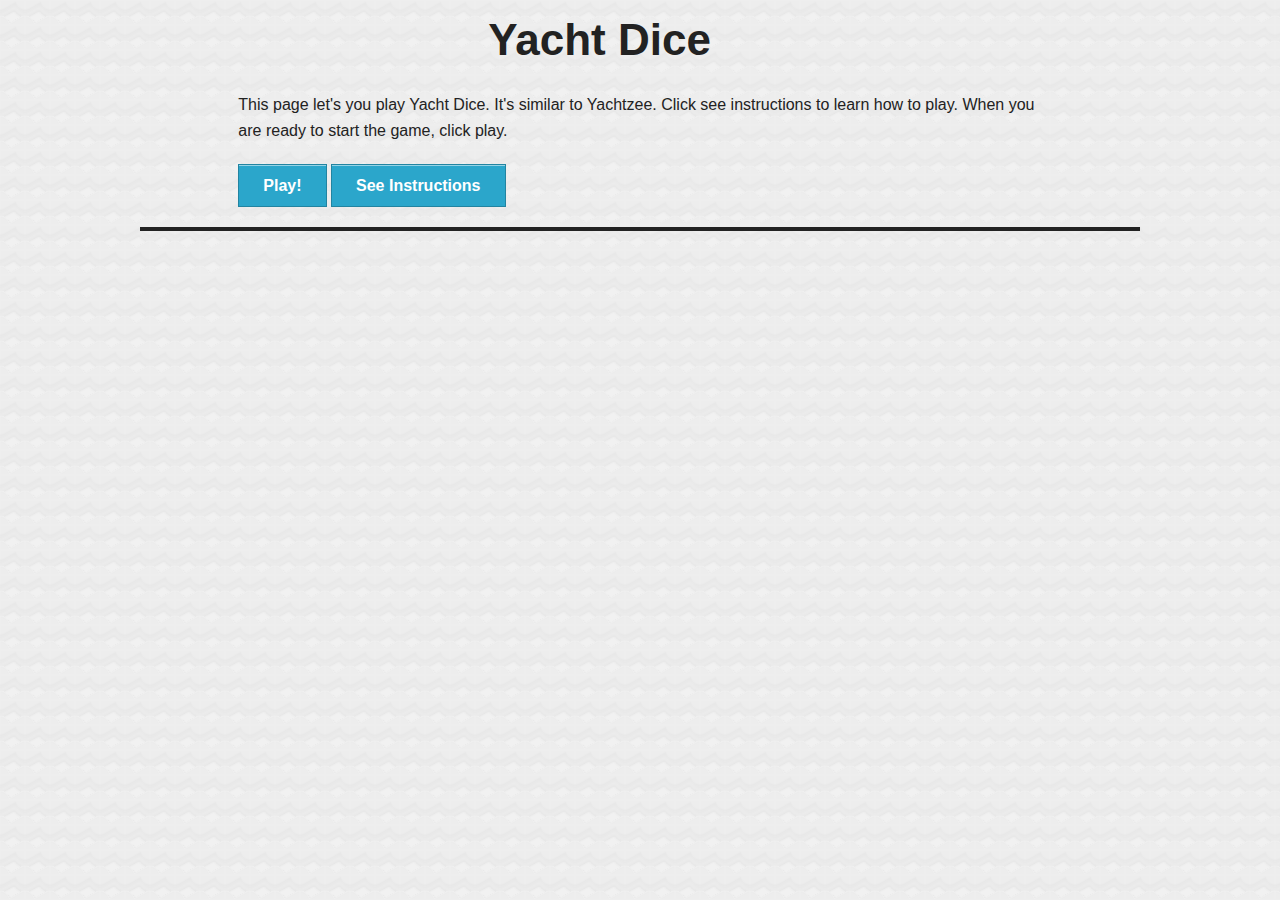
==== index.html @ abcfb53e "starts tracking project on Git" ====
<!DOCTYPE HTML>

<html>
	<head>
		<title>Yacht Dice</title>
		<script src="js/jquery-1.10.2.js"></script>
		<script src="js/custom.modernizr.js"></script>
		<script src="js/foundation.min.js"></script>
		<script src="js/scripts.js"></script>
		<link href="css/foundation.css" rel="stylesheet" type="text/css" media="all">
    <link href="css/styles.css" rel="stylesheet" type="text/css" media="all">
	</head>
  <body>
  	<div class='row'>
  		<div class="large-4 small-4 small-centered columns">
  			<h1>Yacht Dice</h1>
  		</div>
  	</div>
  	<div id="lead-paragraph" class='row'>
  		<div class='large-10 small-10 small-offset-1 columns'>
  			<p>This page let's you play Yacht Dice. It's similar to Yachtzee. Click see instructions to learn how to play. When you are ready to start the game, click play.</p>
  		</div>
  	</div>
  	<div class='row'>
  		<div class='small-offset-1 columns'>
	  		<button id='play'>Play!</button>
	  		<button id='see-instructions'>See Instructions</button>
	  	</div>
  	</div>
  	<div id='scoreboard-border' class='row'></div>
  	<div class='row'>
  	  <div id="left-side-of-page" class="hiding large-6 small-6 columns">
        <div class="active-player">
  	  	  <h4 class="player-information">
  	  	    Player <span id="current-player-number"></span>&nbsp&nbsp&nbsp&nbsp Round: <span id="current-turn">1</span>
  	  	  </h4>
  	  	  <div class="board">
            <p id="reroll-instructions" class="hiding">Select dice to re-roll. You can reroll the dice <span id="rerolls-remaining"></span> more time<span id="reroll-plural">s</span>.</p>
  	  	    <div class="dice">
  	  	      <span id="die0" class="die void"></span>
  	  	      <span id="die1" class="die void"></span>
  	  	      <span id="die2" class="die void"></span>
  	  	      <span id="die3" class="die void"></span>
  	  	      <span id="die4" class="die void"></span>
  	  	    </div>
  	  	    <button id="roll-dice">Roll</button>
            <button id="reroll-dice" class="hiding">Re-roll</button>
  	  	    <button id="end-turn">End Turn</button>
  	  	  </div>
          <div id="display-played-combinations">
            <h4 class="subheader">Played Combinations:</h4>
            <div id="five-of-kind" class="played-combinations">
              <h6 class="subheader">Five of a kind</h6>
            </div>
            <div id="four-of-kind" class="played-combinations">
              <h6 class="subheader">Four of a kind</h6>
            </div>
            <div id="three-of-kind" class="played-combinations">
              <h6 class="subheader">Three of a kind</h6>
            </div>
            <div id="full-house" class="played-combinations">
              <h6 class="subheader">Full House</h6>
            </div>
            <div id="straight" class="played-combinations">
            <h6 class="subheader">Straight</h6>
            </div>
            <div id="small-straight" class="played-combinations">
              <h6 class="subheader">Small Straight</h6>
            </div>
          </div>
  	  	</div>
      </div>
	  	<div id="instructions" class='large-6 small-6 columns hiding'>
  			<div class='row'>
  				<h4 class='large-8 small-8 columns'>Yacht Dice Instructions</h4>
  				<h4 class='subheader'><a id='hide-instructions' class='large-4 small-4 columns'>Hide</a></h4>
  			</div>
	  		<p>Yacht is another dice game, similar to the popular game Yahtzee. Each player rolls five dice at a time and hopes for one of the following combinations:</p>
	  		<ul>
	  			<li>four of a kind, worth the sum of the four dice;</li>
	  			<li>full house (three of a kind and a pair), worth 25;</li>
	  			<li>straight (five sequential dice), worth 40; or</li>
	  			<li>yacht (five of a kind), worth 50.</li>
          <li>three of a kind, worth the sum of the three dice;</li>
          <li>small straight (four sequential dice), worth 30 points.</li>
	  		</ul>
	  		<p>Any other combination is worth zero.</p>
	  		<p>The game lasts for thirteen turns.</p>
	  	</div>
	  </div>
  	<script>
  		$(document).foundation();
  	</script>
	</body>
</html>
---- css/styles.css ----
body {
  background-image: url(../img/candyhole.png);
}

#scoreboard-border {
  border-width: 2px;
  border-style: solid;
}

#scoreboard p {
  margin-bottom: 0.25em;
}

.hiding {
  display: none;
}

.selected {
  border: 3px solid green;
  border-radius: 24px;
}

.die {
  width: 78px;
  height: 79px;
  display: inline-block;
  background-image: url('../img/dice-white.svg');
}

.void {
  background-position: -516px, -733px;
}

.one {
  background-position: -42px -734px;
}

.two {
  background-position: -121px -734px;
}

.three {
  background-position: -201px -734px;
}

.four {
  background-position: -279px -734px;
}

.five {
  background-position: -358px -734px;
}

.six {
  background-position: -437px -734px;
}

.not-turn {
  color: green;
}

.is-turn {
  color: red;
}

.active-player {
  margin-top: 15px;
}

#instructions {
  margin-top: 15px
}

.this-player {
  font-size: 20px;
  margin-bottom: 0.2em;
}
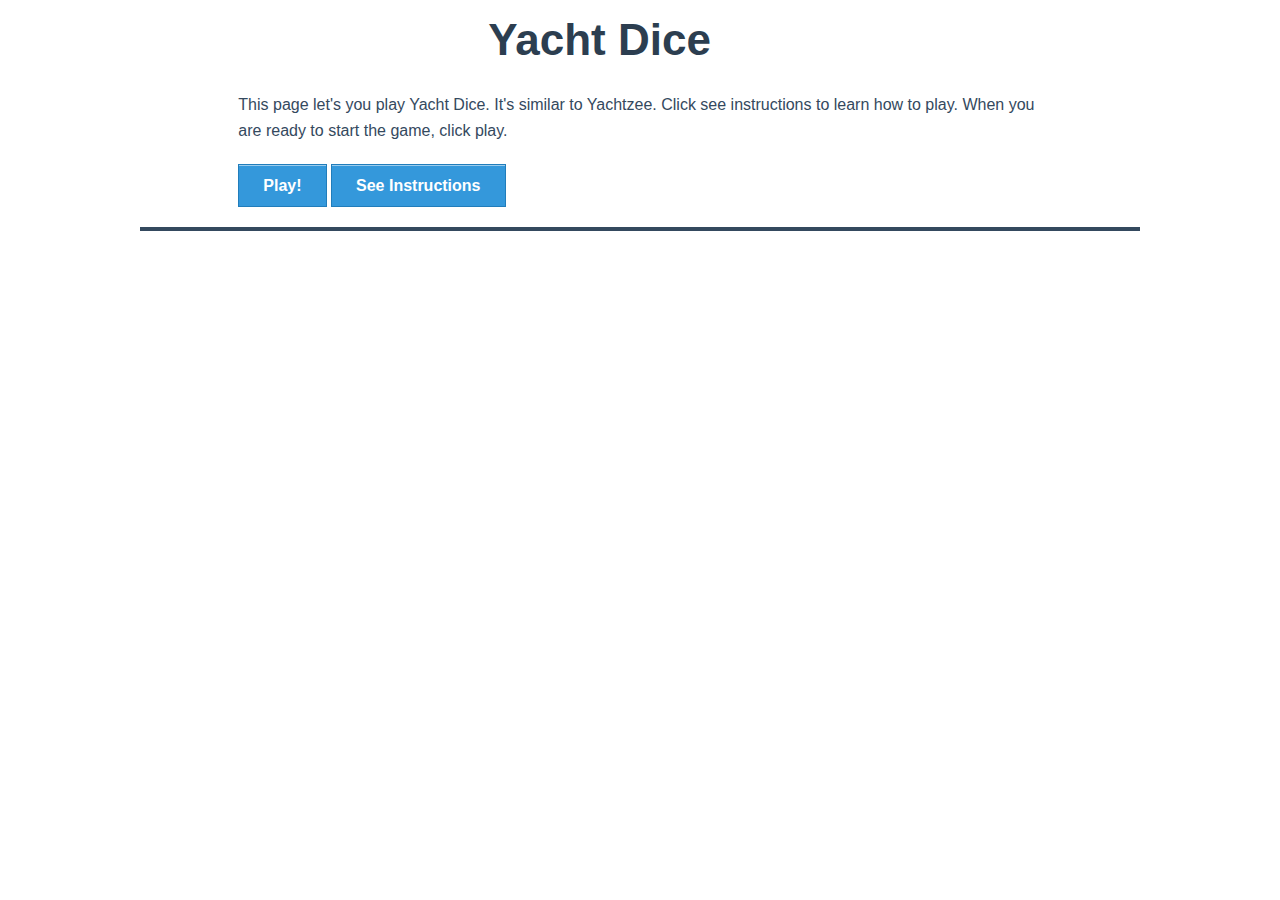
==== commit 30c64260: "adds flat ui css" ====
--- a/index.html
+++ b/index.html
@@ -6,8 +6,13 @@
 		<script src="js/jquery-1.10.2.js"></script>
 		<script src="js/custom.modernizr.js"></script>
 		<script src="js/foundation.min.js"></script>
+    <script src="js/player.js"></script>
+    <script src="js/game.js"></script>
+    <script src="js/turn.js"></script>
+    <script src="js/die.js"></script>
+    <script src="js/combination.js"></script>
 		<script src="js/scripts.js"></script>
-		<link href="css/foundation.css" rel="stylesheet" type="text/css" media="all">
+		<link href="css/app.css" rel="stylesheet" type="text/css" media="all">
     <link href="css/styles.css" rel="stylesheet" type="text/css" media="all">
 	</head>
   <body>
@@ -32,7 +37,7 @@
   	  <div id="left-side-of-page" class="hiding large-6 small-6 columns">
         <div class="active-player">
   	  	  <h4 class="player-information">
-  	  	    Player <span id="current-player-number"></span>&nbsp&nbsp&nbsp&nbsp Round: <span id="current-turn">1</span>
+  	  	    Player <span id="current-player-number"></span>&nbsp&nbsp&nbsp&nbsp Round <span id="current-turn">1</span>
   	  	  </h4>
   	  	  <div class="board">
             <p id="reroll-instructions" class="hiding">Select dice to re-roll. You can reroll the dice <span id="rerolls-remaining"></span> more time<span id="reroll-plural">s</span>.</p>
@@ -47,28 +52,11 @@
             <button id="reroll-dice" class="hiding">Re-roll</button>
   	  	    <button id="end-turn">End Turn</button>
   	  	  </div>
-          <div id="display-played-combinations">
-            <h4 class="subheader">Played Combinations:</h4>
-            <div id="five-of-kind" class="played-combinations">
-              <h6 class="subheader">Five of a kind</h6>
-            </div>
-            <div id="four-of-kind" class="played-combinations">
-              <h6 class="subheader">Four of a kind</h6>
-            </div>
-            <div id="three-of-kind" class="played-combinations">
-              <h6 class="subheader">Three of a kind</h6>
-            </div>
-            <div id="full-house" class="played-combinations">
-              <h6 class="subheader">Full House</h6>
-            </div>
-            <div id="straight" class="played-combinations">
-            <h6 class="subheader">Straight</h6>
-            </div>
-            <div id="small-straight" class="played-combinations">
-              <h6 class="subheader">Small Straight</h6>
-            </div>
-          </div>
   	  	</div>
+        <div id="display-played-combinations">
+          <h4>Played Combinations</h4>
+          <p>These cannot be played again this game</p>
+        </div>
       </div>
 	  	<div id="instructions" class='large-6 small-6 columns hiding'>
   			<div class='row'>
--- a/css/app.css
+++ b/css/app.css
@@ -0,0 +1,16825 @@
+*,
+*:before,
+*:after {
+  -moz-box-sizing: border-box;
+  -webkit-box-sizing: border-box;
+  box-sizing: border-box;
+}
+
+html,
+body {
+  font-size: 100%;
+}
+
+body {
+  background: white;
+  color: #222222;
+  padding: 0;
+  margin: 0;
+  font-family: "Helvetica Neue", "Helvetica", Helvetica, Arial, sans-serif;
+  font-weight: normal;
+  font-style: normal;
+  line-height: 1;
+  position: relative;
+  cursor: default;
+}
+
+a:hover {
+  cursor: pointer;
+}
+
+a:focus {
+  outline: none;
+}
+
+img,
+object,
+embed {
+  max-width: 100%;
+  height: auto;
+}
+
+object,
+embed {
+  height: 100%;
+}
+
+img {
+  -ms-interpolation-mode: bicubic;
+}
+
+#map_canvas img,
+#map_canvas embed,
+#map_canvas object,
+.map_canvas img,
+.map_canvas embed,
+.map_canvas object {
+  max-width: none !important;
+}
+
+.left {
+  float: left !important;
+}
+
+.right {
+  float: right !important;
+}
+
+.text-left {
+  text-align: left !important;
+}
+
+.text-right {
+  text-align: right !important;
+}
+
+.text-center {
+  text-align: center !important;
+}
+
+.text-justify {
+  text-align: justify !important;
+}
+
+.hide {
+  display: none;
+}
+
+.antialiased {
+  -webkit-font-smoothing: antialiased;
+}
+
+img {
+  display: inline-block;
+  vertical-align: middle;
+}
+
+textarea {
+  height: auto;
+  min-height: 50px;
+}
+
+select {
+  width: 100%;
+}
+
+/* Grid HTML Classes */
+.row {
+  width: 100%;
+  margin-left: auto;
+  margin-right: auto;
+  margin-top: 0;
+  margin-bottom: 0;
+  max-width: 62.5em;
+  *zoom: 1;
+}
+.row:before, .row:after {
+  content: " ";
+  display: table;
+}
+.row:after {
+  clear: both;
+}
+.row.collapse .column,
+.row.collapse .columns {
+  position: relative;
+  padding-left: 0;
+  padding-right: 0;
+  float: left;
+}
+.row .row {
+  width: auto;
+  margin-left: -0.9375em;
+  margin-right: -0.9375em;
+  margin-top: 0;
+  margin-bottom: 0;
+  max-width: none;
+  *zoom: 1;
+}
+.row .row:before, .row .row:after {
+  content: " ";
+  display: table;
+}
+.row .row:after {
+  clear: both;
+}
+.row .row.collapse {
+  width: auto;
+  margin: 0;
+  max-width: none;
+  *zoom: 1;
+}
+.row .row.collapse:before, .row .row.collapse:after {
+  content: " ";
+  display: table;
+}
+.row .row.collapse:after {
+  clear: both;
+}
+
+.column,
+.columns {
+  position: relative;
+  padding-left: 0.9375em;
+  padding-right: 0.9375em;
+  width: 100%;
+  float: left;
+}
+
+@media only screen {
+  .column,
+  .columns {
+    position: relative;
+    padding-left: 0.9375em;
+    padding-right: 0.9375em;
+    float: left;
+  }
+
+  .small-1 {
+    position: relative;
+    width: 8.33333%;
+  }
+
+  .small-2 {
+    position: relative;
+    width: 16.66667%;
+  }
+
+  .small-3 {
+    position: relative;
+    width: 25%;
+  }
+
+  .small-4 {
+    position: relative;
+    width: 33.33333%;
+  }
+
+  .small-5 {
+    position: relative;
+    width: 41.66667%;
+  }
+
+  .small-6 {
+    position: relative;
+    width: 50%;
+  }
+
+  .small-7 {
+    position: relative;
+    width: 58.33333%;
+  }
+
+  .small-8 {
+    position: relative;
+    width: 66.66667%;
+  }
+
+  .small-9 {
+    position: relative;
+    width: 75%;
+  }
+
+  .small-10 {
+    position: relative;
+    width: 83.33333%;
+  }
+
+  .small-11 {
+    position: relative;
+    width: 91.66667%;
+  }
+
+  .small-12 {
+    position: relative;
+    width: 100%;
+  }
+
+  .small-offset-0 {
+    position: relative;
+    margin-left: 0%;
+  }
+
+  .small-offset-1 {
+    position: relative;
+    margin-left: 8.33333%;
+  }
+
+  .small-offset-2 {
+    position: relative;
+    margin-left: 16.66667%;
+  }
+
+  .small-offset-3 {
+    position: relative;
+    margin-left: 25%;
+  }
+
+  .small-offset-4 {
+    position: relative;
+    margin-left: 33.33333%;
+  }
+
+  .small-offset-5 {
+    position: relative;
+    margin-left: 41.66667%;
+  }
+
+  .small-offset-6 {
+    position: relative;
+    margin-left: 50%;
+  }
+
+  .small-offset-7 {
+    position: relative;
+    margin-left: 58.33333%;
+  }
+
+  .small-offset-8 {
+    position: relative;
+    margin-left: 66.66667%;
+  }
+
+  .small-offset-9 {
+    position: relative;
+    margin-left: 75%;
+  }
+
+  .small-offset-10 {
+    position: relative;
+    margin-left: 83.33333%;
+  }
+
+  [class*="column"] + [class*="column"]:last-child {
+    float: right;
+  }
+
+  [class*="column"] + [class*="column"].end {
+    float: left;
+  }
+
+  .column.small-centered,
+  .columns.small-centered {
+    position: relative;
+    margin-left: auto;
+    margin-right: auto;
+    float: none !important;
+  }
+}
+/* Styles for screens that are atleast 768px; */
+@media only screen and (min-width: 768px) {
+  .large-1 {
+    position: relative;
+    width: 8.33333%;
+  }
+
+  .large-2 {
+    position: relative;
+    width: 16.66667%;
+  }
+
+  .large-3 {
+    position: relative;
+    width: 25%;
+  }
+
+  .large-4 {
+    position: relative;
+    width: 33.33333%;
+  }
+
+  .large-5 {
+    position: relative;
+    width: 41.66667%;
+  }
+
+  .large-6 {
+    position: relative;
+    width: 50%;
+  }
+
+  .large-7 {
+    position: relative;
+    width: 58.33333%;
+  }
+
+  .large-8 {
+    position: relative;
+    width: 66.66667%;
+  }
+
+  .large-9 {
+    position: relative;
+    width: 75%;
+  }
+
+  .large-10 {
+    position: relative;
+    width: 83.33333%;
+  }
+
+  .large-11 {
+    position: relative;
+    width: 91.66667%;
+  }
+
+  .large-12 {
+    position: relative;
+    width: 100%;
+  }
+
+  .row .large-offset-0 {
+    position: relative;
+    margin-left: 0%;
+  }
+
+  .row .large-offset-1 {
+    position: relative;
+    margin-left: 8.33333%;
+  }
+
+  .row .large-offset-2 {
+    position: relative;
+    margin-left: 16.66667%;
+  }
+
+  .row .large-offset-3 {
+    position: relative;
+    margin-left: 25%;
+  }
+
+  .row .large-offset-4 {
+    position: relative;
+    margin-left: 33.33333%;
+  }
+
+  .row .large-offset-5 {
+    position: relative;
+    margin-left: 41.66667%;
+  }
+
+  .row .large-offset-6 {
+    position: relative;
+    margin-left: 50%;
+  }
+
+  .row .large-offset-7 {
+    position: relative;
+    margin-left: 58.33333%;
+  }
+
+  .row .large-offset-8 {
+    position: relative;
+    margin-left: 66.66667%;
+  }
+
+  .row .large-offset-9 {
+    position: relative;
+    margin-left: 75%;
+  }
+
+  .row .large-offset-10 {
+    position: relative;
+    margin-left: 83.33333%;
+  }
+
+  .row .large-offset-11 {
+    position: relative;
+    margin-left: 91.66667%;
+  }
+
+  .push-1 {
+    position: relative;
+    left: 8.33333%;
+    right: auto;
+  }
+
+  .pull-1 {
+    position: relative;
+    right: 8.33333%;
+    left: auto;
+  }
+
+  .push-2 {
+    position: relative;
+    left: 16.66667%;
+    right: auto;
+  }
+
+  .pull-2 {
+    position: relative;
+    right: 16.66667%;
+    left: auto;
+  }
+
+  .push-3 {
+    position: relative;
+    left: 25%;
+    right: auto;
+  }
+
+  .pull-3 {
+    position: relative;
+    right: 25%;
+    left: auto;
+  }
+
+  .push-4 {
+    position: relative;
+    left: 33.33333%;
+    right: auto;
+  }
+
+  .pull-4 {
+    position: relative;
+    right: 33.33333%;
+    left: auto;
+  }
+
+  .push-5 {
+    position: relative;
+    left: 41.66667%;
+    right: auto;
+  }
+
+  .pull-5 {
+    position: relative;
+    right: 41.66667%;
+    left: auto;
+  }
+
+  .push-6 {
+    position: relative;
+    left: 50%;
+    right: auto;
+  }
+
+  .pull-6 {
+    position: relative;
+    right: 50%;
+    left: auto;
+  }
+
+  .push-7 {
+    position: relative;
+    left: 58.33333%;
+    right: auto;
+  }
+
+  .pull-7 {
+    position: relative;
+    right: 58.33333%;
+    left: auto;
+  }
+
+  .push-8 {
+    position: relative;
+    left: 66.66667%;
+    right: auto;
+  }
+
+  .pull-8 {
+    position: relative;
+    right: 66.66667%;
+    left: auto;
+  }
+
+  .push-9 {
+    position: relative;
+    left: 75%;
+    right: auto;
+  }
+
+  .pull-9 {
+    position: relative;
+    right: 75%;
+    left: auto;
+  }
+
+  .push-10 {
+    position: relative;
+    left: 83.33333%;
+    right: auto;
+  }
+
+  .pull-10 {
+    position: relative;
+    right: 83.33333%;
+    left: auto;
+  }
+
+  .push-11 {
+    position: relative;
+    left: 91.66667%;
+    right: auto;
+  }
+
+  .pull-11 {
+    position: relative;
+    right: 91.66667%;
+    left: auto;
+  }
+
+  .column.large-centered,
+  .columns.large-centered {
+    position: relative;
+    margin-left: auto;
+    margin-right: auto;
+    float: none !important;
+  }
+
+  .column.large-uncentered,
+  .columns.large-uncentered {
+    margin-left: 0;
+    margin-right: 0;
+    float: left !important;
+  }
+
+  .column.large-uncentered.opposite,
+  .columns.large-uncentered.opposite {
+    float: right !important;
+  }
+}
+/* Foundation Visibility HTML Classes */
+.show-for-small,
+.show-for-medium-down,
+.show-for-large-down {
+  display: inherit !important;
+}
+
+.show-for-medium,
+.show-for-medium-up,
+.show-for-large,
+.show-for-large-up,
+.show-for-xlarge {
+  display: none !important;
+}
+
+.hide-for-medium,
+.hide-for-medium-up,
+.hide-for-large,
+.hide-for-large-up,
+.hide-for-xlarge {
+  display: inherit !important;
+}
+
+.hide-for-small,
+.hide-for-medium-down,
+.hide-for-large-down {
+  display: none !important;
+}
+
+/* Specific visilbity for tables */
+table.show-for-small, table.show-for-medium-down, table.show-for-large-down, table.hide-for-medium, table.hide-for-medium-up, table.hide-for-large, table.hide-for-large-up, table.hide-for-xlarge {
+  display: table;
+}
+
+thead.show-for-small, thead.show-for-medium-down, thead.show-for-large-down, thead.hide-for-medium, thead.hide-for-medium-up, thead.hide-for-large, thead.hide-for-large-up, thead.hide-for-xlarge {
+  display: table-header-group !important;
+}
+
+tbody.show-for-small, tbody.show-for-medium-down, tbody.show-for-large-down, tbody.hide-for-medium, tbody.hide-for-medium-up, tbody.hide-for-large, tbody.hide-for-large-up, tbody.hide-for-xlarge {
+  display: table-row-group !important;
+}
+
+tr.show-for-small, tr.show-for-medium-down, tr.show-for-large-down, tr.hide-for-medium, tr.hide-for-medium-up, tr.hide-for-large, tr.hide-for-large-up, tr.hide-for-xlarge {
+  display: table-row !important;
+}
+
+td.show-for-small, td.show-for-medium-down, td.show-for-large-down, td.hide-for-medium, td.hide-for-medium-up, td.hide-for-large, td.hide-for-large-up, td.hide-for-xlarge,
+th.show-for-small,
+th.show-for-medium-down,
+th.show-for-large-down,
+th.hide-for-medium,
+th.hide-for-medium-up,
+th.hide-for-large,
+th.hide-for-large-up,
+th.hide-for-xlarge {
+  display: table-cell !important;
+}
+
+/* Medium Displays: 768px - 1279px */
+@media only screen and (min-width: 768px) {
+  .show-for-medium,
+  .show-for-medium-up {
+    display: inherit !important;
+  }
+
+  .show-for-small {
+    display: none !important;
+  }
+
+  .hide-for-small {
+    display: inherit !important;
+  }
+
+  .hide-for-medium,
+  .hide-for-medium-up {
+    display: none !important;
+  }
+
+  /* Specific visilbity for tables */
+  table.show-for-medium, table.show-for-medium-up, table.hide-for-small {
+    display: table;
+  }
+
+  thead.show-for-medium, thead.show-for-medium-up, thead.hide-for-small {
+    display: table-header-group !important;
+  }
+
+  tbody.show-for-medium, tbody.show-for-medium-up, tbody.hide-for-small {
+    display: table-row-group !important;
+  }
+
+  tr.show-for-medium, tr.show-for-medium-up, tr.hide-for-small {
+    display: table-row !important;
+  }
+
+  td.show-for-medium, td.show-for-medium-up, td.hide-for-small,
+  th.show-for-medium,
+  th.show-for-medium-up,
+  th.hide-for-small {
+    display: table-cell !important;
+  }
+}
+/* Large Displays: 1280px - 1440px */
+@media only screen and (min-width: 1280px) {
+  .show-for-large,
+  .show-for-large-up {
+    display: inherit !important;
+  }
+
+  .show-for-medium,
+  .show-for-medium-down {
+    display: none !important;
+  }
+
+  .hide-for-medium,
+  .hide-for-medium-down {
+    display: inherit !important;
+  }
+
+  .hide-for-large,
+  .hide-for-large-up {
+    display: none !important;
+  }
+
+  /* Specific visilbity for tables */
+  table.show-for-large, table.show-for-large-up, table.hide-for-medium, table.hide-for-medium-down {
+    display: table;
+  }
+
+  thead.show-for-large, thead.show-for-large-up, thead.hide-for-medium, thead.hide-for-medium-down {
+    display: table-header-group !important;
+  }
+
+  tbody.show-for-large, tbody.show-for-large-up, tbody.hide-for-medium, tbody.hide-for-medium-down {
+    display: table-row-group !important;
+  }
+
+  tr.show-for-large, tr.show-for-large-up, tr.hide-for-medium, tr.hide-for-medium-down {
+    display: table-row !important;
+  }
+
+  td.show-for-large, td.show-for-large-up, td.hide-for-medium, td.hide-for-medium-down,
+  th.show-for-large,
+  th.show-for-large-up,
+  th.hide-for-medium,
+  th.hide-for-medium-down {
+    display: table-cell !important;
+  }
+}
+/* X-Large Displays: 1400px and up */
+@media only screen and (min-width: 1440px) {
+  .show-for-xlarge {
+    display: inherit !important;
+  }
+
+  .show-for-large,
+  .show-for-large-down {
+    display: none !important;
+  }
+
+  .hide-for-large,
+  .hide-for-large-down {
+    display: inherit !important;
+  }
+
+  .hide-for-xlarge {
+    display: none !important;
+  }
+
+  /* Specific visilbity for tables */
+  table.show-for-xlarge, table.hide-for-large, table.hide-for-large-down {
+    display: table;
+  }
+
+  thead.show-for-xlarge, thead.hide-for-large, thead.hide-for-large-down {
+    display: table-header-group !important;
+  }
+
+  tbody.show-for-xlarge, tbody.hide-for-large, tbody.hide-for-large-down {
+    display: table-row-group !important;
+  }
+
+  tr.show-for-xlarge, tr.hide-for-large, tr.hide-for-large-down {
+    display: table-row !important;
+  }
+
+  td.show-for-xlarge, td.hide-for-large, td.hide-for-large-down,
+  th.show-for-xlarge,
+  th.hide-for-large,
+  th.hide-for-large-down {
+    display: table-cell !important;
+  }
+}
+/* Orientation targeting */
+.show-for-landscape,
+.hide-for-portrait {
+  display: inherit !important;
+}
+
+.hide-for-landscape,
+.show-for-portrait {
+  display: none !important;
+}
+
+/* Specific visilbity for tables */
+table.hide-for-landscape, table.show-for-portrait {
+  display: table;
+}
+
+thead.hide-for-landscape, thead.show-for-portrait {
+  display: table-header-group !important;
+}
+
+tbody.hide-for-landscape, tbody.show-for-portrait {
+  display: table-row-group !important;
+}
+
+tr.hide-for-landscape, tr.show-for-portrait {
+  display: table-row !important;
+}
+
+td.hide-for-landscape, td.show-for-portrait,
+th.hide-for-landscape,
+th.show-for-portrait {
+  display: table-cell !important;
+}
+
+@media only screen and (orientation: landscape) {
+  .show-for-landscape,
+  .hide-for-portrait {
+    display: inherit !important;
+  }
+
+  .hide-for-landscape,
+  .show-for-portrait {
+    display: none !important;
+  }
+
+  /* Specific visilbity for tables */
+  table.show-for-landscape, table.hide-for-portrait {
+    display: table;
+  }
+
+  thead.show-for-landscape, thead.hide-for-portrait {
+    display: table-header-group !important;
+  }
+
+  tbody.show-for-landscape, tbody.hide-for-portrait {
+    display: table-row-group !important;
+  }
+
+  tr.show-for-landscape, tr.hide-for-portrait {
+    display: table-row !important;
+  }
+
+  td.show-for-landscape, td.hide-for-portrait,
+  th.show-for-landscape,
+  th.hide-for-portrait {
+    display: table-cell !important;
+  }
+}
+@media only screen and (orientation: portrait) {
+  .show-for-portrait,
+  .hide-for-landscape {
+    display: inherit !important;
+  }
+
+  .hide-for-portrait,
+  .show-for-landscape {
+    display: none !important;
+  }
+
+  /* Specific visilbity for tables */
+  table.show-for-portrait, table.hide-for-landscape {
+    display: table;
+  }
+
+  thead.show-for-portrait, thead.hide-for-landscape {
+    display: table-header-group !important;
+  }
+
+  tbody.show-for-portrait, tbody.hide-for-landscape {
+    display: table-row-group !important;
+  }
+
+  tr.show-for-portrait, tr.hide-for-landscape {
+    display: table-row !important;
+  }
+
+  td.show-for-portrait, td.hide-for-landscape,
+  th.show-for-portrait,
+  th.hide-for-landscape {
+    display: table-cell !important;
+  }
+}
+/* Touch-enabled device targeting */
+.show-for-touch {
+  display: none !important;
+}
+
+.hide-for-touch {
+  display: inherit !important;
+}
+
+.touch .show-for-touch {
+  display: inherit !important;
+}
+
+.touch .hide-for-touch {
+  display: none !important;
+}
+
+/* Specific visilbity for tables */
+table.hide-for-touch {
+  display: table;
+}
+
+.touch table.show-for-touch {
+  display: table;
+}
+
+thead.hide-for-touch {
+  display: table-header-group !important;
+}
+
+.touch thead.show-for-touch {
+  display: table-header-group !important;
+}
+
+tbody.hide-for-touch {
+  display: table-row-group !important;
+}
+
+.touch tbody.show-for-touch {
+  display: table-row-group !important;
+}
+
+tr.hide-for-touch {
+  display: table-row !important;
+}
+
+.touch tr.show-for-touch {
+  display: table-row !important;
+}
+
+td.hide-for-touch {
+  display: table-cell !important;
+}
+
+.touch td.show-for-touch {
+  display: table-cell !important;
+}
+
+th.hide-for-touch {
+  display: table-cell !important;
+}
+
+.touch th.show-for-touch {
+  display: table-cell !important;
+}
+
+/* Foundation Block Grids for below small breakpoint */
+@media only screen {
+  [class*="block-grid-"] {
+    display: block;
+    padding: 0;
+    margin: 0 -0.625em;
+    *zoom: 1;
+  }
+  [class*="block-grid-"]:before, [class*="block-grid-"]:after {
+    content: " ";
+    display: table;
+  }
+  [class*="block-grid-"]:after {
+    clear: both;
+  }
+  [class*="block-grid-"] > li {
+    display: inline;
+    height: auto;
+    float: left;
+    padding: 0 0.625em 1.25em;
+  }
+
+  .small-block-grid-1 > li {
+    width: 100%;
+    padding: 0 0.625em 1.25em;
+  }
+  .small-block-grid-1 > li:nth-of-type(n) {
+    clear: none;
+  }
+  .small-block-grid-1 > li:nth-of-type(1n+1) {
+    clear: both;
+  }
+
+  .small-block-grid-2 > li {
+    width: 50%;
+    padding: 0 0.625em 1.25em;
+  }
+  .small-block-grid-2 > li:nth-of-type(n) {
+    clear: none;
+  }
+  .small-block-grid-2 > li:nth-of-type(2n+1) {
+    clear: both;
+  }
+
+  .small-block-grid-3 > li {
+    width: 33.33333%;
+    padding: 0 0.625em 1.25em;
+  }
+  .small-block-grid-3 > li:nth-of-type(n) {
+    clear: none;
+  }
+  .small-block-grid-3 > li:nth-of-type(3n+1) {
+    clear: both;
+  }
+
+  .small-block-grid-4 > li {
+    width: 25%;
+    padding: 0 0.625em 1.25em;
+  }
+  .small-block-grid-4 > li:nth-of-type(n) {
+    clear: none;
+  }
+  .small-block-grid-4 > li:nth-of-type(4n+1) {
+    clear: both;
+  }
+
+  .small-block-grid-5 > li {
+    width: 20%;
+    padding: 0 0.625em 1.25em;
+  }
+  .small-block-grid-5 > li:nth-of-type(n) {
+    clear: none;
+  }
+  .small-block-grid-5 > li:nth-of-type(5n+1) {
+    clear: both;
+  }
+
+  .small-block-grid-6 > li {
+    width: 16.66667%;
+    padding: 0 0.625em 1.25em;
+  }
+  .small-block-grid-6 > li:nth-of-type(n) {
+    clear: none;
+  }
+  .small-block-grid-6 > li:nth-of-type(6n+1) {
+    clear: both;
+  }
+
+  .small-block-grid-7 > li {
+    width: 14.28571%;
+    padding: 0 0.625em 1.25em;
+  }
+  .small-block-grid-7 > li:nth-of-type(n) {
+    clear: none;
+  }
+  .small-block-grid-7 > li:nth-of-type(7n+1) {
+    clear: both;
+  }
+
+  .small-block-grid-8 > li {
+    width: 12.5%;
+    padding: 0 0.625em 1.25em;
+  }
+  .small-block-grid-8 > li:nth-of-type(n) {
+    clear: none;
+  }
+  .small-block-grid-8 > li:nth-of-type(8n+1) {
+    clear: both;
+  }
+
+  .small-block-grid-9 > li {
+    width: 11.11111%;
+    padding: 0 0.625em 1.25em;
+  }
+  .small-block-grid-9 > li:nth-of-type(n) {
+    clear: none;
+  }
+  .small-block-grid-9 > li:nth-of-type(9n+1) {
+    clear: both;
+  }
+
+  .small-block-grid-10 > li {
+    width: 10%;
+    padding: 0 0.625em 1.25em;
+  }
+  .small-block-grid-10 > li:nth-of-type(n) {
+    clear: none;
+  }
+  .small-block-grid-10 > li:nth-of-type(10n+1) {
+    clear: both;
+  }
+
+  .small-block-grid-11 > li {
+    width: 9.09091%;
+    padding: 0 0.625em 1.25em;
+  }
+  .small-block-grid-11 > li:nth-of-type(n) {
+    clear: none;
+  }
+  .small-block-grid-11 > li:nth-of-type(11n+1) {
+    clear: both;
+  }
+
+  .small-block-grid-12 > li {
+    width: 8.33333%;
+    padding: 0 0.625em 1.25em;
+  }
+  .small-block-grid-12 > li:nth-of-type(n) {
+    clear: none;
+  }
+  .small-block-grid-12 > li:nth-of-type(12n+1) {
+    clear: both;
+  }
+}
+/* Foundation Block Grids for above small breakpoint */
+@media only screen and (min-width: 768px) {
+  /* Remove small grid clearing */
+  .small-block-grid-1 > li:nth-of-type(1n+1) {
+    clear: none;
+  }
+
+  .small-block-grid-2 > li:nth-of-type(2n+1) {
+    clear: none;
+  }
+
+  .small-block-grid-3 > li:nth-of-type(3n+1) {
+    clear: none;
+  }
+
+  .small-block-grid-4 > li:nth-of-type(4n+1) {
+    clear: none;
+  }
+
+  .small-block-grid-5 > li:nth-of-type(5n+1) {
+    clear: none;
+  }
+
+  .small-block-grid-6 > li:nth-of-type(6n+1) {
+    clear: none;
+  }
+
+  .small-block-grid-7 > li:nth-of-type(7n+1) {
+    clear: none;
+  }
+
+  .small-block-grid-8 > li:nth-of-type(8n+1) {
+    clear: none;
+  }
+
+  .small-block-grid-9 > li:nth-of-type(9n+1) {
+    clear: none;
+  }
+
+  .small-block-grid-10 > li:nth-of-type(10n+1) {
+    clear: none;
+  }
+
+  .small-block-grid-11 > li:nth-of-type(11n+1) {
+    clear: none;
+  }
+
+  .small-block-grid-12 > li:nth-of-type(12n+1) {
+    clear: none;
+  }
+
+  .large-block-grid-1 > li {
+    width: 100%;
+    padding: 0 0.625em 1.25em;
+  }
+  .large-block-grid-1 > li:nth-of-type(n) {
+    clear: none;
+  }
+  .large-block-grid-1 > li:nth-of-type(1n+1) {
+    clear: both;
+  }
+
+  .large-block-grid-2 > li {
+    width: 50%;
+    padding: 0 0.625em 1.25em;
+  }
+  .large-block-grid-2 > li:nth-of-type(n) {
+    clear: none;
+  }
+  .large-block-grid-2 > li:nth-of-type(2n+1) {
+    clear: both;
+  }
+
+  .large-block-grid-3 > li {
+    width: 33.33333%;
+    padding: 0 0.625em 1.25em;
+  }
+  .large-block-grid-3 > li:nth-of-type(n) {
+    clear: none;
+  }
+  .large-block-grid-3 > li:nth-of-type(3n+1) {
+    clear: both;
+  }
+
+  .large-block-grid-4 > li {
+    width: 25%;
+    padding: 0 0.625em 1.25em;
+  }
+  .large-block-grid-4 > li:nth-of-type(n) {
+    clear: none;
+  }
+  .large-block-grid-4 > li:nth-of-type(4n+1) {
+    clear: both;
+  }
+
+  .large-block-grid-5 > li {
+    width: 20%;
+    padding: 0 0.625em 1.25em;
+  }
+  .large-block-grid-5 > li:nth-of-type(n) {
+    clear: none;
+  }
+  .large-block-grid-5 > li:nth-of-type(5n+1) {
+    clear: both;
+  }
+
+  .large-block-grid-6 > li {
+    width: 16.66667%;
+    padding: 0 0.625em 1.25em;
+  }
+  .large-block-grid-6 > li:nth-of-type(n) {
+    clear: none;
+  }
+  .large-block-grid-6 > li:nth-of-type(6n+1) {
+    clear: both;
+  }
+
+  .large-block-grid-7 > li {
+    width: 14.28571%;
+    padding: 0 0.625em 1.25em;
+  }
+  .large-block-grid-7 > li:nth-of-type(n) {
+    clear: none;
+  }
+  .large-block-grid-7 > li:nth-of-type(7n+1) {
+    clear: both;
+  }
+
+  .large-block-grid-8 > li {
+    width: 12.5%;
+    padding: 0 0.625em 1.25em;
+  }
+  .large-block-grid-8 > li:nth-of-type(n) {
+    clear: none;
+  }
+  .large-block-grid-8 > li:nth-of-type(8n+1) {
+    clear: both;
+  }
+
+  .large-block-grid-9 > li {
+    width: 11.11111%;
+    padding: 0 0.625em 1.25em;
+  }
+  .large-block-grid-9 > li:nth-of-type(n) {
+    clear: none;
+  }
+  .large-block-grid-9 > li:nth-of-type(9n+1) {
+    clear: both;
+  }
+
+  .large-block-grid-10 > li {
+    width: 10%;
+    padding: 0 0.625em 1.25em;
+  }
+  .large-block-grid-10 > li:nth-of-type(n) {
+    clear: none;
+  }
+  .large-block-grid-10 > li:nth-of-type(10n+1) {
+    clear: both;
+  }
+
+  .large-block-grid-11 > li {
+    width: 9.09091%;
+    padding: 0 0.625em 1.25em;
+  }
+  .large-block-grid-11 > li:nth-of-type(n) {
+    clear: none;
+  }
+  .large-block-grid-11 > li:nth-of-type(11n+1) {
+    clear: both;
+  }
+
+  .large-block-grid-12 > li {
+    width: 8.33333%;
+    padding: 0 0.625em 1.25em;
+  }
+  .large-block-grid-12 > li:nth-of-type(n) {
+    clear: none;
+  }
+  .large-block-grid-12 > li:nth-of-type(12n+1) {
+    clear: both;
+  }
+}
+p.lead {
+  font-size: 1.21875em;
+  line-height: 1.6;
+}
+
+.subheader {
+  line-height: 1.4;
+  color: #6f6f6f;
+  font-weight: 300;
+  margin-top: 0.2em;
+  margin-bottom: 0.5em;
+}
+
+/* Typography resets */
+div,
+dl,
+dt,
+dd,
+ul,
+ol,
+li,
+h1,
+h2,
+h3,
+h4,
+h5,
+h6,
+pre,
+form,
+p,
+blockquote,
+th,
+td {
+  margin: 0;
+  padding: 0;
+  direction: ltr;
+}
+
+/* Default Link Styles */
+a {
+  color: #2ba6cb;
+  text-decoration: none;
+  line-height: inherit;
+}
+a:hover, a:focus {
+  color: #2795b6;
+}
+a img {
+  border: none;
+}
+
+/* Default paragraph styles */
+p {
+  font-family: inherit;
+  font-weight: normal;
+  font-size: 1em;
+  line-height: 1.6;
+  margin-bottom: 1.25em;
+  text-rendering: optimizeLegibility;
+}
+p aside {
+  font-size: 0.875em;
+  line-height: 1.35;
+  font-style: italic;
+}
+
+/* Default header styles */
+h1, h2, h3, h4, h5, h6 {
+  font-family: "Helvetica Neue", "Helvetica", Helvetica, Arial, sans-serif;
+  font-weight: bold;
+  font-style: normal;
+  color: #222222;
+  text-rendering: optimizeLegibility;
+  margin-top: 0.2em;
+  margin-bottom: 0.5em;
+  line-height: 1.2125em;
+}
+h1 small, h2 small, h3 small, h4 small, h5 small, h6 small {
+  font-size: 60%;
+  color: #6f6f6f;
+  line-height: 0;
+}
+
+h1 {
+  font-size: 2.125em;
+}
+
+h2 {
+  font-size: 1.6875em;
+}
+
+h3 {
+  font-size: 1.375em;
+}
+
+h4 {
+  font-size: 1.125em;
+}
+
+h5 {
+  font-size: 1.125em;
+}
+
+h6 {
+  font-size: 1em;
+}
+
+hr {
+  border: solid #dddddd;
+  border-width: 1px 0 0;
+  clear: both;
+  margin: 1.25em 0 1.1875em;
+  height: 0;
+}
+
+/* Helpful Typography Defaults */
+em,
+i {
+  font-style: italic;
+  line-height: inherit;
+}
+
+strong,
+b {
+  font-weight: bold;
+  line-height: inherit;
+}
+
+small {
+  font-size: 60%;
+  line-height: inherit;
+}
+
+code {
+  font-family: Consolas, "Liberation Mono", Courier, monospace;
+  font-weight: bold;
+  color: #7f0a0c;
+}
+
+/* Lists */
+ul,
+ol,
+dl {
+  font-size: 1em;
+  line-height: 1.6;
+  margin-bottom: 1.25em;
+  list-style-position: outside;
+  font-family: inherit;
+}
+
+ul, ol {
+  margin-left: 0;
+}
+
+/* Unordered Lists */
+ul li ul,
+ul li ol {
+  margin-left: 1.25em;
+  margin-bottom: 0;
+  font-size: 1em;
+  /* Override nested font-size change */
+}
+ul.square li ul, ul.circle li ul, ul.disc li ul {
+  list-style: inherit;
+}
+ul.square {
+  list-style-type: square;
+}
+ul.circle {
+  list-style-type: circle;
+}
+ul.disc {
+  list-style-type: disc;
+}
+ul.no-bullet {
+  list-style: none;
+}
+
+/* Ordered Lists */
+ol li ul,
+ol li ol {
+  margin-left: 1.25em;
+  margin-bottom: 0;
+}
+
+/* Definition Lists */
+dl dt {
+  margin-bottom: 0.3em;
+  font-weight: bold;
+}
+dl dd {
+  margin-bottom: 0.75em;
+}
+
+/* Abbreviations */
+abbr,
+acronym {
+  text-transform: uppercase;
+  font-size: 90%;
+  color: #222222;
+  border-bottom: 1px dotted #dddddd;
+  cursor: help;
+}
+
+abbr {
+  text-transform: none;
+}
+
+/* Blockquotes */
+blockquote {
+  margin: 0 0 1.25em;
+  padding: 0.5625em 1.25em 0 1.1875em;
+  border-left: 1px solid #dddddd;
+}
+blockquote cite {
+  display: block;
+  font-size: 0.8125em;
+  color: #555555;
+}
+blockquote cite:before {
+  content: "\2014 \0020";
+}
+blockquote cite a,
+blockquote cite a:visited {
+  color: #555555;
+}
+
+blockquote,
+blockquote p {
+  line-height: 1.6;
+  color: #6f6f6f;
+}
+
+/* Microformats */
+.vcard {
+  display: inline-block;
+  margin: 0 0 1.25em 0;
+  border: 1px solid #dddddd;
+  padding: 0.625em 0.75em;
+}
+.vcard li {
+  margin: 0;
+  display: block;
+}
+.vcard .fn {
+  font-weight: bold;
+  font-size: 0.9375em;
+}
+
+.vevent .summary {
+  font-weight: bold;
+}
+.vevent abbr {
+  cursor: default;
+  text-decoration: none;
+  font-weight: bold;
+  border: none;
+  padding: 0 0.0625em;
+}
+
+@media only screen and (min-width: 768px) {
+  h1, h2, h3, h4, h5, h6 {
+    line-height: 1.4;
+  }
+
+  h1 {
+    font-size: 2.75em;
+  }
+
+  h2 {
+    font-size: 2.3125em;
+  }
+
+  h3 {
+    font-size: 1.6875em;
+  }
+
+  h4 {
+    font-size: 1.4375em;
+  }
+}
+/*
+ * Print styles.
+ *
+ * Inlined to avoid required HTTP connection: www.phpied.com/delay-loading-your-print-css/
+ * Credit to Paul Irish and HTML5 Boilerplate (html5boilerplate.com)
+*/
+.print-only {
+  display: none !important;
+}
+
+@media print {
+  * {
+    background: transparent !important;
+    color: #000 !important;
+    /* Black prints faster: h5bp.com/s */
+    box-shadow: none !important;
+    text-shadow: none !important;
+  }
+
+  a,
+  a:visited {
+    text-decoration: underline;
+  }
+
+  a[href]:after {
+    content: " (" attr(href) ")";
+  }
+
+  abbr[title]:after {
+    content: " (" attr(title) ")";
+  }
+
+  .ir a:after,
+  a[href^="javascript:"]:after,
+  a[href^="#"]:after {
+    content: "";
+  }
+
+  pre,
+  blockquote {
+    border: 1px solid #999;
+    page-break-inside: avoid;
+  }
+
+  thead {
+    display: table-header-group;
+    /* h5bp.com/t */
+  }
+
+  tr,
+  img {
+    page-break-inside: avoid;
+  }
+
+  img {
+    max-width: 100% !important;
+  }
+
+  @page {
+    margin: 0.5cm;
+}
+
+  p,
+  h2,
+  h3 {
+    orphans: 3;
+    widows: 3;
+  }
+
+  h2,
+  h3 {
+    page-break-after: avoid;
+  }
+
+  .hide-on-print {
+    display: none !important;
+  }
+
+  .print-only {
+    display: block !important;
+  }
+
+  .hide-for-print {
+    display: none !important;
+  }
+
+  .show-for-print {
+    display: inherit !important;
+  }
+}
+button, .button {
+  border-style: solid;
+  border-width: 1px;
+  cursor: pointer;
+  font-family: inherit;
+  font-weight: bold;
+  line-height: 1;
+  margin: 0 0 1.25em;
+  position: relative;
+  text-decoration: none;
+  text-align: center;
+  display: inline-block;
+  padding-top: 0.75em;
+  padding-right: 1.5em;
+  padding-bottom: 0.8125em;
+  padding-left: 1.5em;
+  font-size: 1em;
+  background-color: #2ba6cb;
+  border-color: #2284a1;
+  color: white;
+}
+button:hover, button:focus, .button:hover, .button:focus {
+  background-color: #2284a1;
+}
+button:hover, button:focus, .button:hover, .button:focus {
+  color: white;
+}
+button.secondary, .button.secondary {
+  background-color: #e9e9e9;
+  border-color: #d0d0d0;
+  color: #333333;
+}
+button.secondary:hover, button.secondary:focus, .button.secondary:hover, .button.secondary:focus {
+  background-color: #d0d0d0;
+}
+button.secondary:hover, button.secondary:focus, .button.secondary:hover, .button.secondary:focus {
+  color: #333333;
+}
+button.success, .button.success {
+  background-color: #5da423;
+  border-color: #457a1a;
+  color: white;
+}
+button.success:hover, button.success:focus, .button.success:hover, .button.success:focus {
+  background-color: #457a1a;
+}
+button.success:hover, button.success:focus, .button.success:hover, .button.success:focus {
+  color: white;
+}
+button.alert, .button.alert {
+  background-color: #c60f13;
+  border-color: #970b0e;
+  color: white;
+}
+button.alert:hover, button.alert:focus, .button.alert:hover, .button.alert:focus {
+  background-color: #970b0e;
+}
+button.alert:hover, button.alert:focus, .button.alert:hover, .button.alert:focus {
+  color: white;
+}
+button.large, .button.large {
+  padding-top: 1em;
+  padding-right: 2em;
+  padding-bottom: 1.0625em;
+  padding-left: 2em;
+  font-size: 1.25em;
+}
+button.small, .button.small {
+  padding-top: 0.5625em;
+  padding-right: 1.125em;
+  padding-bottom: 0.625em;
+  padding-left: 1.125em;
+  font-size: 0.8125em;
+}
+button.tiny, .button.tiny {
+  padding-top: 0.4375em;
+  padding-right: 0.875em;
+  padding-bottom: 0.5em;
+  padding-left: 0.875em;
+  font-size: 0.6875em;
+}
+button.expand, .button.expand {
+  padding-right: 0px;
+  padding-left: 0px;
+  width: 100%;
+}
+button.left-align, .button.left-align {
+  text-align: left;
+  text-indent: 0.75em;
+}
+button.right-align, .button.right-align {
+  text-align: right;
+  padding-right: 0.75em;
+}
+button.disabled, button[disabled], .button.disabled, .button[disabled] {
+  background-color: #2ba6cb;
+  border-color: #2284a1;
+  color: white;
+  cursor: default;
+  opacity: 0.6;
+  -webkit-box-shadow: none;
+  box-shadow: none;
+}
+button.disabled:hover, button.disabled:focus, button[disabled]:hover, button[disabled]:focus, .button.disabled:hover, .button.disabled:focus, .button[disabled]:hover, .button[disabled]:focus {
+  background-color: #2284a1;
+}
+button.disabled:hover, button.disabled:focus, button[disabled]:hover, button[disabled]:focus, .button.disabled:hover, .button.disabled:focus, .button[disabled]:hover, .button[disabled]:focus {
+  color: white;
+}
+button.disabled:hover, button.disabled:focus, button[disabled]:hover, button[disabled]:focus, .button.disabled:hover, .button.disabled:focus, .button[disabled]:hover, .button[disabled]:focus {
+  background-color: #2ba6cb;
+}
+button.disabled.secondary, button[disabled].secondary, .button.disabled.secondary, .button[disabled].secondary {
+  background-color: #e9e9e9;
+  border-color: #d0d0d0;
+  color: #333333;
+  cursor: default;
+  opacity: 0.6;
+  -webkit-box-shadow: none;
+  box-shadow: none;
+}
+button.disabled.secondary:hover, button.disabled.secondary:focus, button[disabled].secondary:hover, button[disabled].secondary:focus, .button.disabled.secondary:hover, .button.disabled.secondary:focus, .button[disabled].secondary:hover, .button[disabled].secondary:focus {
+  background-color: #d0d0d0;
+}
+button.disabled.secondary:hover, button.disabled.secondary:focus, button[disabled].secondary:hover, button[disabled].secondary:focus, .button.disabled.secondary:hover, .button.disabled.secondary:focus, .button[disabled].secondary:hover, .button[disabled].secondary:focus {
+  color: #333333;
+}
+button.disabled.secondary:hover, button.disabled.secondary:focus, button[disabled].secondary:hover, button[disabled].secondary:focus, .button.disabled.secondary:hover, .button.disabled.secondary:focus, .button[disabled].secondary:hover, .button[disabled].secondary:focus {
+  background-color: #e9e9e9;
+}
+button.disabled.success, button[disabled].success, .button.disabled.success, .button[disabled].success {
+  background-color: #5da423;
+  border-color: #457a1a;
+  color: white;
+  cursor: default;
+  opacity: 0.6;
+  -webkit-box-shadow: none;
+  box-shadow: none;
+}
+button.disabled.success:hover, button.disabled.success:focus, button[disabled].success:hover, button[disabled].success:focus, .button.disabled.success:hover, .button.disabled.success:focus, .button[disabled].success:hover, .button[disabled].success:focus {
+  background-color: #457a1a;
+}
+button.disabled.success:hover, button.disabled.success:focus, button[disabled].success:hover, button[disabled].success:focus, .button.disabled.success:hover, .button.disabled.success:focus, .button[disabled].success:hover, .button[disabled].success:focus {
+  color: white;
+}
+button.disabled.success:hover, button.disabled.success:focus, button[disabled].success:hover, button[disabled].success:focus, .button.disabled.success:hover, .button.disabled.success:focus, .button[disabled].success:hover, .button[disabled].success:focus {
+  background-color: #5da423;
+}
+button.disabled.alert, button[disabled].alert, .button.disabled.alert, .button[disabled].alert {
+  background-color: #c60f13;
+  border-color: #970b0e;
+  color: white;
+  cursor: default;
+  opacity: 0.6;
+  -webkit-box-shadow: none;
+  box-shadow: none;
+}
+button.disabled.alert:hover, button.disabled.alert:focus, button[disabled].alert:hover, button[disabled].alert:focus, .button.disabled.alert:hover, .button.disabled.alert:focus, .button[disabled].alert:hover, .button[disabled].alert:focus {
+  background-color: #970b0e;
+}
+button.disabled.alert:hover, button.disabled.alert:focus, button[disabled].alert:hover, button[disabled].alert:focus, .button.disabled.alert:hover, .button.disabled.alert:focus, .button[disabled].alert:hover, .button[disabled].alert:focus {
+  color: white;
+}
+button.disabled.alert:hover, button.disabled.alert:focus, button[disabled].alert:hover, button[disabled].alert:focus, .button.disabled.alert:hover, .button.disabled.alert:focus, .button[disabled].alert:hover, .button[disabled].alert:focus {
+  background-color: #c60f13;
+}
+
+button, .button {
+  padding-top: 0.8125em;
+  padding-bottom: 0.75em;
+  -webkit-appearance: none;
+}
+button.tiny, .button.tiny {
+  padding-top: 0.5em;
+  padding-bottom: 0.4375em;
+  -webkit-appearance: none;
+}
+button.small, .button.small {
+  padding-top: 0.625em;
+  padding-bottom: 0.5625em;
+  -webkit-appearance: none;
+}
+button.large, .button.large {
+  padding-top: 1.03125em;
+  padding-bottom: 1.03125em;
+  -webkit-appearance: none;
+}
+
+@media only screen {
+  button, .button {
+    -webkit-box-shadow: 0 1px 0 rgba(255, 255, 255, 0.5) inset;
+    box-shadow: 0 1px 0 rgba(255, 255, 255, 0.5) inset;
+    -webkit-transition: background-color 300ms ease-out;
+    -moz-transition: background-color 300ms ease-out;
+    transition: background-color 300ms ease-out;
+  }
+  button:active, .button:active {
+    -webkit-box-shadow: 0 1px 0 rgba(0, 0, 0, 0.2) inset;
+    box-shadow: 0 1px 0 rgba(0, 0, 0, 0.2) inset;
+  }
+  button.radius, .button.radius {
+    -webkit-border-radius: 3px;
+    border-radius: 3px;
+  }
+  button.round, .button.round {
+    -webkit-border-radius: 1000px;
+    border-radius: 1000px;
+  }
+}
+@media only screen and (min-width: 768px) {
+  button, .button {
+    display: inline-block;
+  }
+}
+/* Standard Forms */
+form {
+  margin: 0 0 1em;
+}
+
+/* Using forms within rows, we need to set some defaults */
+form .row .row {
+  margin: 0 -0.5em;
+}
+form .row .row .column,
+form .row .row .columns {
+  padding: 0 0.5em;
+}
+form .row .row.collapse {
+  margin: 0;
+}
+form .row .row.collapse .column,
+form .row .row.collapse .columns {
+  padding: 0;
+}
+form .row input.column,
+form .row input.columns,
+form .row textarea.column,
+form .row textarea.columns {
+  padding-left: 0.5em;
+}
+
+/* Label Styles */
+label {
+  font-size: 0.875em;
+  color: #4d4d4d;
+  cursor: pointer;
+  display: block;
+  font-weight: 500;
+  margin-bottom: 0.1875em;
+}
+label.right {
+  float: none;
+  text-align: right;
+}
+label.inline {
+  margin: 0 0 1em 0;
+  padding: 0.625em 0;
+}
+
+/* Attach elements to the beginning or end of an input */
+.prefix,
+.postfix {
+  display: block;
+  position: relative;
+  z-index: 2;
+  text-align: center;
+  width: 100%;
+  padding-top: 0;
+  padding-bottom: 0;
+  border-style: solid;
+  border-width: 1px;
+  overflow: hidden;
+  font-size: 0.875em;
+  height: 2.3125em;
+  line-height: 2.3125em;
+}
+
+/* Adjust padding, alignment and radius if pre/post element is a button */
+.postfix.button {
+  padding-left: 0;
+  padding-right: 0;
+  padding-top: 0;
+  padding-bottom: 0;
+  text-align: center;
+  line-height: 2.125em;
+}
+
+.prefix.button {
+  padding-left: 0;
+  padding-right: 0;
+  padding-top: 0;
+  padding-bottom: 0;
+  text-align: center;
+  line-height: 2.125em;
+}
+
+.prefix.button.radius {
+  -webkit-border-radius: 0;
+  border-radius: 0;
+  -moz-border-radius-bottomleft: 3px;
+  -moz-border-radius-topleft: 3px;
+  -webkit-border-bottom-left-radius: 3px;
+  -webkit-border-top-left-radius: 3px;
+  border-bottom-left-radius: 3px;
+  border-top-left-radius: 3px;
+}
+
+.postfix.button.radius {
+  -webkit-border-radius: 0;
+  border-radius: 0;
+  -moz-border-radius-topright: 3px;
+  -moz-border-radius-bottomright: 3px;
+  -webkit-border-top-right-radius: 3px;
+  -webkit-border-bottom-right-radius: 3px;
+  border-top-right-radius: 3px;
+  border-bottom-right-radius: 3px;
+}
+
+.prefix.button.round {
+  -webkit-border-radius: 0;
+  border-radius: 0;
+  -moz-border-radius-bottomleft: 1000px;
+  -moz-border-radius-topleft: 1000px;
+  -webkit-border-bottom-left-radius: 1000px;
+  -webkit-border-top-left-radius: 1000px;
+  border-bottom-left-radius: 1000px;
+  border-top-left-radius: 1000px;
+}
+
+.postfix.button.round {
+  -webkit-border-radius: 0;
+  border-radius: 0;
+  -moz-border-radius-topright: 1000px;
+  -moz-border-radius-bottomright: 1000px;
+  -webkit-border-top-right-radius: 1000px;
+  -webkit-border-bottom-right-radius: 1000px;
+  border-top-right-radius: 1000px;
+  border-bottom-right-radius: 1000px;
+}
+
+/* Separate prefix and postfix styles when on span so buttons keep their own */
+span.prefix {
+  background: #f2f2f2;
+  border-color: #d9d9d9;
+  border-right: none;
+  color: #333333;
+}
+span.prefix.radius {
+  -webkit-border-radius: 0;
+  border-radius: 0;
+  -moz-border-radius-bottomleft: 3px;
+  -moz-border-radius-topleft: 3px;
+  -webkit-border-bottom-left-radius: 3px;
+  -webkit-border-top-left-radius: 3px;
+  border-bottom-left-radius: 3px;
+  border-top-left-radius: 3px;
+}
+
+span.postfix {
+  background: #f2f2f2;
+  border-color: #cccccc;
+  border-left: none;
+  color: #333333;
+}
+span.postfix.radius {
+  -webkit-border-radius: 0;
+  border-radius: 0;
+  -moz-border-radius-topright: 3px;
+  -moz-border-radius-bottomright: 3px;
+  -webkit-border-top-right-radius: 3px;
+  -webkit-border-bottom-right-radius: 3px;
+  border-top-right-radius: 3px;
+  border-bottom-right-radius: 3px;
+}
+
+/* Input groups will automatically style first and last elements of the group */
+.input-group.radius > *:first-child, .input-group.radius > *:first-child * {
+  -moz-border-radius-bottomleft: 3px;
+  -moz-border-radius-topleft: 3px;
+  -webkit-border-bottom-left-radius: 3px;
+  -webkit-border-top-left-radius: 3px;
+  border-bottom-left-radius: 3px;
+  border-top-left-radius: 3px;
+}
+.input-group.radius > *:last-child, .input-group.radius > *:last-child * {
+  -moz-border-radius-topright: 3px;
+  -moz-border-radius-bottomright: 3px;
+  -webkit-border-top-right-radius: 3px;
+  -webkit-border-bottom-right-radius: 3px;
+  border-top-right-radius: 3px;
+  border-bottom-right-radius: 3px;
+}
+.input-group.round > *:first-child, .input-group.round > *:first-child * {
+  -moz-border-radius-bottomleft: 1000px;
+  -moz-border-radius-topleft: 1000px;
+  -webkit-border-bottom-left-radius: 1000px;
+  -webkit-border-top-left-radius: 1000px;
+  border-bottom-left-radius: 1000px;
+  border-top-left-radius: 1000px;
+}
+.input-group.round > *:last-child, .input-group.round > *:last-child * {
+  -moz-border-radius-topright: 1000px;
+  -moz-border-radius-bottomright: 1000px;
+  -webkit-border-top-right-radius: 1000px;
+  -webkit-border-bottom-right-radius: 1000px;
+  border-top-right-radius: 1000px;
+  border-bottom-right-radius: 1000px;
+}
+
+/* We use this to get basic styling on all basic form elements */
+input[type="text"],
+input[type="password"],
+input[type="date"],
+input[type="datetime"],
+input[type="datetime-local"],
+input[type="month"],
+input[type="week"],
+input[type="email"],
+input[type="number"],
+input[type="search"],
+input[type="tel"],
+input[type="time"],
+input[type="url"],
+textarea {
+  background-color: white;
+  font-family: inherit;
+  border: 1px solid #cccccc;
+  -webkit-box-shadow: inset 0 1px 2px rgba(0, 0, 0, 0.1);
+  box-shadow: inset 0 1px 2px rgba(0, 0, 0, 0.1);
+  color: rgba(0, 0, 0, 0.75);
+  display: block;
+  font-size: 0.875em;
+  margin: 0 0 1em 0;
+  padding: 0.5em;
+  height: 2.3125em;
+  width: 100%;
+  -moz-box-sizing: border-box;
+  -webkit-box-sizing: border-box;
+  box-sizing: border-box;
+  -webkit-transition: -webkit-box-shadow 0.45s, border-color 0.45s ease-in-out;
+  -moz-transition: -moz-box-shadow 0.45s, border-color 0.45s ease-in-out;
+  transition: box-shadow 0.45s, border-color 0.45s ease-in-out;
+}
+input[type="text"]:focus,
+input[type="password"]:focus,
+input[type="date"]:focus,
+input[type="datetime"]:focus,
+input[type="datetime-local"]:focus,
+input[type="month"]:focus,
+input[type="week"]:focus,
+input[type="email"]:focus,
+input[type="number"]:focus,
+input[type="search"]:focus,
+input[type="tel"]:focus,
+input[type="time"]:focus,
+input[type="url"]:focus,
+textarea:focus {
+  -webkit-box-shadow: 0 0 5px #999999;
+  -moz-box-shadow: 0 0 5px #999999;
+  box-shadow: 0 0 5px #999999;
+  border-color: #999999;
+}
+input[type="text"]:focus,
+input[type="password"]:focus,
+input[type="date"]:focus,
+input[type="datetime"]:focus,
+input[type="datetime-local"]:focus,
+input[type="month"]:focus,
+input[type="week"]:focus,
+input[type="email"]:focus,
+input[type="number"]:focus,
+input[type="search"]:focus,
+input[type="tel"]:focus,
+input[type="time"]:focus,
+input[type="url"]:focus,
+textarea:focus {
+  background: #fafafa;
+  border-color: #999999;
+  outline: none;
+}
+input[type="text"][disabled],
+input[type="password"][disabled],
+input[type="date"][disabled],
+input[type="datetime"][disabled],
+input[type="datetime-local"][disabled],
+input[type="month"][disabled],
+input[type="week"][disabled],
+input[type="email"][disabled],
+input[type="number"][disabled],
+input[type="search"][disabled],
+input[type="tel"][disabled],
+input[type="time"][disabled],
+input[type="url"][disabled],
+textarea[disabled] {
+  background-color: #dddddd;
+}
+
+/* Adjust margin for form elements below */
+input[type="file"],
+input[type="checkbox"],
+input[type="radio"],
+select {
+  margin: 0 0 1em 0;
+}
+
+/* Normalize file input width */
+input[type="file"] {
+  width: 100%;
+}
+
+/* We add basic fieldset styling */
+fieldset {
+  border: solid 1px #dddddd;
+  padding: 1.25em;
+  margin: 1.125em 0;
+}
+fieldset legend {
+  font-weight: bold;
+  background: white;
+  padding: 0 0.1875em;
+  margin: 0;
+  margin-left: -0.1875em;
+}
+
+/* Error Handling */
+.error input,
+input.error,
+.error textarea,
+textarea.error {
+  border-color: #c60f13;
+  background-color: rgba(198, 15, 19, 0.1);
+}
+.error input:focus,
+input.error:focus,
+.error textarea:focus,
+textarea.error:focus {
+  background: #fafafa;
+  border-color: #999999;
+}
+
+.error label,
+label.error {
+  color: #c60f13;
+}
+
+.error small,
+small.error {
+  display: block;
+  padding: 0.375em 0.25em;
+  margin-top: -1.3125em;
+  margin-bottom: 1em;
+  font-size: 0.75em;
+  font-weight: bold;
+  background: #c60f13;
+  color: white;
+}
+
+/* Custom Checkbox and Radio Inputs */
+form.custom .hidden-field {
+  margin-left: -99999px;
+  position: absolute;
+  visibility: hidden;
+}
+form.custom .custom {
+  display: inline-block;
+  width: 16px;
+  height: 16px;
+  position: relative;
+  vertical-align: middle;
+  border: solid 1px #cccccc;
+  background: white;
+}
+form.custom .custom.checkbox {
+  -webkit-border-radius: 0px;
+  border-radius: 0px;
+  padding: -1px;
+}
+form.custom .custom.radio {
+  -webkit-border-radius: 1000px;
+  border-radius: 1000px;
+  padding: 3px;
+}
+form.custom .custom.checkbox:before {
+  content: "";
+  display: block;
+  font-size: 16px;
+  color: white;
+}
+form.custom .custom.radio.checked:before {
+  content: "";
+  display: block;
+  width: 8px;
+  height: 8px;
+  -webkit-border-radius: 1000px;
+  border-radius: 1000px;
+  background: #222222;
+  position: relative;
+}
+form.custom .custom.checkbox.checked:before {
+  content: "\00d7";
+  color: #222222;
+  position: absolute;
+  top: -50%;
+  left: 50%;
+  margin-top: 4px;
+  margin-left: -5px;
+}
+
+/* Custom Select Options and Dropdowns */
+form.custom {
+  /* Custom input, disabled */
+}
+form.custom .custom.dropdown {
+  display: block;
+  position: relative;
+  top: 0;
+  height: 2.3125em;
+  margin-bottom: 1.25em;
+  margin-top: 0px;
+  padding: 0px;
+  width: 100%;
+  background: white;
+  background: -moz-linear-gradient(top, white 0%, #f3f3f3 100%);
+  background: -webkit-linear-gradient(top, white 0%, #f3f3f3 100%);
+  -webkit-box-shadow: none;
+  background: linear-gradient(to bottom, #ffffff 0%, #f3f3f3 100%);
+  box-shadow: none;
+  font-size: 0.875em;
+  vertical-align: top;
+}
+form.custom .custom.dropdown ul {
+  overflow-y: auto;
+  max-height: 200px;
+}
+form.custom .custom.dropdown .current {
+  cursor: default;
+  white-space: nowrap;
+  line-height: 2.25em;
+  color: rgba(0, 0, 0, 0.75);
+  text-decoration: none;
+  overflow: hidden;
+  display: block;
+  margin-left: 0.5em;
+  margin-right: 2.3125em;
+}
+form.custom .custom.dropdown .selector {
+  cursor: default;
+  position: absolute;
+  width: 2.5em;
+  height: 2.3125em;
+  display: block;
+  right: 0;
+  top: 0;
+}
+form.custom .custom.dropdown .selector:after {
+  content: "";
+  display: block;
+  content: "";
+  display: block;
+  width: 0;
+  height: 0;
+  border: inset 5px;
+  border-color: #aaaaaa transparent transparent transparent;
+  border-top-style: solid;
+  position: absolute;
+  left: 0.9375em;
+  top: 50%;
+  margin-top: -3px;
+}
+form.custom .custom.dropdown:hover a.selector:after, form.custom .custom.dropdown.open a.selector:after {
+  content: "";
+  display: block;
+  width: 0;
+  height: 0;
+  border: inset 5px;
+  border-color: #222222 transparent transparent transparent;
+  border-top-style: solid;
+}
+form.custom .custom.dropdown .disabled {
+  color: #888888;
+}
+form.custom .custom.dropdown .disabled:hover {
+  background: transparent;
+  color: #888888;
+}
+form.custom .custom.dropdown .disabled:hover:after {
+  display: none;
+}
+form.custom .custom.dropdown.open ul {
+  display: block;
+  z-index: 10;
+  min-width: 100%;
+  -moz-box-sizing: content-box;
+  -webkit-box-sizing: content-box;
+  box-sizing: content-box;
+}
+form.custom .custom.dropdown.small {
+  max-width: 134px;
+}
+form.custom .custom.dropdown.medium {
+  max-width: 254px;
+}
+form.custom .custom.dropdown.large {
+  max-width: 434px;
+}
+form.custom .custom.dropdown.expand {
+  width: 100% !important;
+}
+form.custom .custom.dropdown.open.small ul {
+  min-width: 134px;
+  -moz-box-sizing: border-box;
+  -webkit-box-sizing: border-box;
+  box-sizing: border-box;
+}
+form.custom .custom.dropdown.open.medium ul {
+  min-width: 254px;
+  -moz-box-sizing: border-box;
+  -webkit-box-sizing: border-box;
+  box-sizing: border-box;
+}
+form.custom .custom.dropdown.open.large ul {
+  min-width: 434px;
+  -moz-box-sizing: border-box;
+  -webkit-box-sizing: border-box;
+  box-sizing: border-box;
+}
+form.custom .custom.dropdown ul {
+  position: absolute;
+  width: auto;
+  display: none;
+  margin: 0;
+  left: -1px;
+  top: auto;
+  -webkit-box-shadow: 0 2px 2px 0px rgba(0, 0, 0, 0.1);
+  box-shadow: 0 2px 2px 0px rgba(0, 0, 0, 0.1);
+  margin: 0;
+  padding: 0;
+  background: white;
+  border: solid 1px #cccccc;
+  font-size: 16px;
+}
+form.custom .custom.dropdown ul li {
+  color: #555555;
+  font-size: 0.875em;
+  cursor: default;
+  padding-top: 0.25em;
+  padding-bottom: 0.25em;
+  padding-left: 0.375em;
+  padding-right: 2.375em;
+  min-height: 1.5em;
+  line-height: 1.5em;
+  margin: 0;
+  white-space: nowrap;
+  list-style: none;
+}
+form.custom .custom.dropdown ul li.selected {
+  background: #eeeeee;
+  color: black;
+}
+form.custom .custom.dropdown ul li:hover {
+  background-color: #e4e4e4;
+  color: black;
+}
+form.custom .custom.dropdown ul li.selected:hover {
+  background: #eeeeee;
+  cursor: default;
+  color: black;
+}
+form.custom .custom.dropdown ul.show {
+  display: block;
+}
+form.custom .custom.disabled {
+  background: #dddddd;
+}
+
+/* Button Groups */
+.button-group {
+  list-style: none;
+  margin: 0;
+  *zoom: 1;
+}
+.button-group:before, .button-group:after {
+  content: " ";
+  display: table;
+}
+.button-group:after {
+  clear: both;
+}
+.button-group > * {
+  margin: 0 0 0 -1px;
+  float: left;
+}
+.button-group > *:first-child {
+  margin-left: 0;
+}
+.button-group.radius > *:first-child, .button-group.radius > *:first-child > a, .button-group.radius > *:first-child > button, .button-group.radius > *:first-child > .button {
+  -moz-border-radius-bottomleft: 3px;
+  -moz-border-radius-topleft: 3px;
+  -webkit-border-bottom-left-radius: 3px;
+  -webkit-border-top-left-radius: 3px;
+  border-bottom-left-radius: 3px;
+  border-top-left-radius: 3px;
+}
+.button-group.radius > *:last-child, .button-group.radius > *:last-child > a, .button-group.radius > *:last-child > button, .button-group.radius > *:last-child > .button {
+  -moz-border-radius-topright: 3px;
+  -moz-border-radius-bottomright: 3px;
+  -webkit-border-top-right-radius: 3px;
+  -webkit-border-bottom-right-radius: 3px;
+  border-top-right-radius: 3px;
+  border-bottom-right-radius: 3px;
+}
+.button-group.round > *:first-child, .button-group.round > *:first-child > a, .button-group.round > *:first-child > button, .button-group.round > *:first-child > .button {
+  -moz-border-radius-bottomleft: 1000px;
+  -moz-border-radius-topleft: 1000px;
+  -webkit-border-bottom-left-radius: 1000px;
+  -webkit-border-top-left-radius: 1000px;
+  border-bottom-left-radius: 1000px;
+  border-top-left-radius: 1000px;
+}
+.button-group.round > *:last-child, .button-group.round > *:last-child > a, .button-group.round > *:last-child > button, .button-group.round > *:last-child > .button {
+  -moz-border-radius-topright: 1000px;
+  -moz-border-radius-bottomright: 1000px;
+  -webkit-border-top-right-radius: 1000px;
+  -webkit-border-bottom-right-radius: 1000px;
+  border-top-right-radius: 1000px;
+  border-bottom-right-radius: 1000px;
+}
+.button-group.even-2 li {
+  width: 50%;
+}
+.button-group.even-2 li button, .button-group.even-2 li .button {
+  width: 100%;
+}
+.button-group.even-3 li {
+  width: 33.33333%;
+}
+.button-group.even-3 li button, .button-group.even-3 li .button {
+  width: 100%;
+}
+.button-group.even-4 li {
+  width: 25%;
+}
+.button-group.even-4 li button, .button-group.even-4 li .button {
+  width: 100%;
+}
+.button-group.even-5 li {
+  width: 20%;
+}
+.button-group.even-5 li button, .button-group.even-5 li .button {
+  width: 100%;
+}
+.button-group.even-6 li {
+  width: 16.66667%;
+}
+.button-group.even-6 li button, .button-group.even-6 li .button {
+  width: 100%;
+}
+.button-group.even-7 li {
+  width: 14.28571%;
+}
+.button-group.even-7 li button, .button-group.even-7 li .button {
+  width: 100%;
+}
+.button-group.even-8 li {
+  width: 12.5%;
+}
+.button-group.even-8 li button, .button-group.even-8 li .button {
+  width: 100%;
+}
+
+.button-bar {
+  *zoom: 1;
+}
+.button-bar:before, .button-bar:after {
+  content: " ";
+  display: table;
+}
+.button-bar:after {
+  clear: both;
+}
+.button-bar .button-group {
+  float: left;
+  margin-right: 0.625em;
+}
+.button-bar .button-group div {
+  overflow: hidden;
+}
+
+/* Dropdown Button */
+.dropdown.button {
+  position: relative;
+  padding-right: 3.1875em;
+}
+.dropdown.button:before {
+  position: absolute;
+  content: "";
+  width: 0;
+  height: 0;
+  display: block;
+  border-style: solid;
+  border-color: white transparent transparent transparent;
+  top: 50%;
+}
+.dropdown.button:before {
+  border-width: 0.5625em;
+  right: 1.5em;
+  margin-top: -0.25em;
+}
+.dropdown.button:before {
+  border-color: white transparent transparent transparent;
+}
+.dropdown.button.tiny {
+  padding-right: 2.1875em;
+}
+.dropdown.button.tiny:before {
+  border-width: 0.4375em;
+  right: 0.875em;
+  margin-top: -0.15625em;
+}
+.dropdown.button.tiny:before {
+  border-color: white transparent transparent transparent;
+}
+.dropdown.button.small {
+  padding-right: 2.8125em;
+}
+.dropdown.button.small:before {
+  border-width: 0.5625em;
+  right: 1.125em;
+  margin-top: -0.21875em;
+}
+.dropdown.button.small:before {
+  border-color: white transparent transparent transparent;
+}
+.dropdown.button.large {
+  padding-right: 4em;
+}
+.dropdown.button.large:before {
+  border-width: 0.625em;
+  right: 1.75em;
+  margin-top: -0.3125em;
+}
+.dropdown.button.large:before {
+  border-color: white transparent transparent transparent;
+}
+.dropdown.button.secondary:before {
+  border-color: #333333 transparent transparent transparent;
+}
+
+/* Split Buttons */
+.split.button {
+  position: relative;
+  padding-right: 4.8em;
+}
+.split.button span {
+  display: block;
+  height: 100%;
+  position: absolute;
+  right: 0;
+  top: 0;
+  border-left: solid 1px;
+}
+.split.button span:before {
+  position: absolute;
+  content: "";
+  width: 0;
+  height: 0;
+  display: block;
+  border-style: inset;
+  left: 50%;
+}
+.split.button span:active {
+  background-color: rgba(0, 0, 0, 0.1);
+}
+.split.button span {
+  border-left-color: #1e728c;
+}
+.split.button span {
+  width: 3em;
+}
+.split.button span:before {
+  border-top-style: solid;
+  border-width: 0.5625em;
+  top: 1.125em;
+  margin-left: -0.5625em;
+}
+.split.button span:before {
+  border-color: white transparent transparent transparent;
+}
+.split.button.secondary span {
+  border-left-color: #c3c3c3;
+}
+.split.button.secondary span:before {
+  border-color: white transparent transparent transparent;
+}
+.split.button.alert span {
+  border-left-color: #7f0a0c;
+}
+.split.button.success span {
+  border-left-color: #396516;
+}
+.split.button.tiny {
+  padding-right: 3.9375em;
+}
+.split.button.tiny span {
+  width: 2.84375em;
+}
+.split.button.tiny span:before {
+  border-top-style: solid;
+  border-width: 0.4375em;
+  top: 0.875em;
+  margin-left: -0.3125em;
+}
+.split.button.small {
+  padding-right: 3.9375em;
+}
+.split.button.small span {
+  width: 2.8125em;
+}
+.split.button.small span:before {
+  border-top-style: solid;
+  border-width: 0.5625em;
+  top: 0.84375em;
+  margin-left: -0.5625em;
+}
+.split.button.large {
+  padding-right: 6em;
+}
+.split.button.large span {
+  width: 3.75em;
+}
+.split.button.large span:before {
+  border-top-style: solid;
+  border-width: 0.625em;
+  top: 1.3125em;
+  margin-left: -0.5625em;
+}
+.split.button.expand {
+  padding-left: 2em;
+}
+.split.button.secondary span:before {
+  border-color: #333333 transparent transparent transparent;
+}
+.split.button.radius span {
+  -moz-border-radius-topright: 3px;
+  -moz-border-radius-bottomright: 3px;
+  -webkit-border-top-right-radius: 3px;
+  -webkit-border-bottom-right-radius: 3px;
+  border-top-right-radius: 3px;
+  border-bottom-right-radius: 3px;
+}
+.split.button.round span {
+  -moz-border-radius-topright: 1000px;
+  -moz-border-radius-bottomright: 1000px;
+  -webkit-border-top-right-radius: 1000px;
+  -webkit-border-bottom-right-radius: 1000px;
+  border-top-right-radius: 1000px;
+  border-bottom-right-radius: 1000px;
+}
+
+/* Flex Video */
+.flex-video {
+  position: relative;
+  padding-top: 1.5625em;
+  padding-bottom: 67.5%;
+  height: 0;
+  margin-bottom: 1em;
+  overflow: hidden;
+}
+.flex-video.widescreen {
+  padding-bottom: 57.25%;
+}
+.flex-video.vimeo {
+  padding-top: 0;
+}
+.flex-video iframe,
+.flex-video object,
+.flex-video embed,
+.flex-video video {
+  position: absolute;
+  top: 0;
+  left: 0;
+  width: 100%;
+  height: 100%;
+}
+
+/* Sections */
+.section-container, .section-container.auto {
+  width: 100%;
+  display: block;
+  margin-bottom: 1.25em;
+  border: 1px solid #cccccc;
+  border-top: none;
+}
+.section-container > section, .section-container > .section, .section-container.auto > section, .section-container.auto > .section {
+  position: relative;
+}
+.section-container > section > .title, .section-container > .section > .title, .section-container.auto > section > .title, .section-container.auto > .section > .title {
+  background-color: #efefef;
+  cursor: pointer;
+  margin-bottom: 0;
+}
+.section-container > section > .title a, .section-container > .section > .title a, .section-container.auto > section > .title a, .section-container.auto > .section > .title a {
+  padding: 0.9375em;
+  display: inline-block;
+  color: #333333;
+  font-size: 0.875em;
+  white-space: nowrap;
+}
+.section-container > section > .title:hover, .section-container > .section > .title:hover, .section-container.auto > section > .title:hover, .section-container.auto > .section > .title:hover {
+  background-color: #e2e2e2;
+}
+.section-container > section .content, .section-container > .section .content, .section-container.auto > section .content, .section-container.auto > .section .content {
+  display: none;
+  padding: 0.9375em;
+  background-color: white;
+}
+.section-container > section .content > *:last-child, .section-container > .section .content > *:last-child, .section-container.auto > section .content > *:last-child, .section-container.auto > .section .content > *:last-child {
+  margin-bottom: 0;
+}
+.section-container > section .content > *:first-child, .section-container > .section .content > *:first-child, .section-container.auto > section .content > *:first-child, .section-container.auto > .section .content > *:first-child {
+  padding-top: 0;
+}
+.section-container > section .content > *:last-child:not(.flex-video), .section-container > .section .content > *:last-child:not(.flex-video), .section-container.auto > section .content > *:last-child:not(.flex-video), .section-container.auto > .section .content > *:last-child:not(.flex-video) {
+  padding-bottom: 0;
+}
+.section-container > section.active > .content, .section-container > .section.active > .content, .section-container.auto > section.active > .content, .section-container.auto > .section.active > .content {
+  display: block;
+}
+.section-container > section.active > .title, .section-container > .section.active > .title, .section-container.auto > section.active > .title, .section-container.auto > .section.active > .title {
+  background: #d5d5d5;
+}
+.section-container > section.active > .title a, .section-container > .section.active > .title a, .section-container.auto > section.active > .title a, .section-container.auto > .section.active > .title a {
+  color: #333333;
+}
+.section-container > section > .title, .section-container > .section > .title, .section-container.auto > section > .title, .section-container.auto > .section > .title {
+  top: 0;
+  width: 100%;
+  margin: 0;
+  border-top: solid 1px #cccccc;
+}
+.section-container > section > .title a, .section-container > .section > .title a, .section-container.auto > section > .title a, .section-container.auto > .section > .title a {
+  width: 100%;
+}
+
+.section-container.tabs {
+  border: 0;
+  position: relative;
+}
+.section-container.tabs > section, .section-container.tabs > .section {
+  border: 0;
+  position: static;
+}
+.section-container.tabs > section > .title, .section-container.tabs > .section > .title {
+  background-color: #efefef;
+  cursor: pointer;
+  margin-bottom: 0;
+}
+.section-container.tabs > section > .title a, .section-container.tabs > .section > .title a {
+  padding: 0.9375em;
+  display: inline-block;
+  color: #333333;
+  font-size: 0.875em;
+  white-space: nowrap;
+}
+.section-container.tabs > section > .title:hover, .section-container.tabs > .section > .title:hover {
+  background-color: #e2e2e2;
+}
+.section-container.tabs > section .content, .section-container.tabs > .section .content {
+  display: none;
+  padding: 0.9375em;
+  background-color: white;
+}
+.section-container.tabs > section .content > *:last-child, .section-container.tabs > .section .content > *:last-child {
+  margin-bottom: 0;
+}
+.section-container.tabs > section .content > *:first-child, .section-container.tabs > .section .content > *:first-child {
+  padding-top: 0;
+}
+.section-container.tabs > section .content > *:last-child:not(.flex-video), .section-container.tabs > .section .content > *:last-child:not(.flex-video) {
+  padding-bottom: 0;
+}
+.section-container.tabs > section.active > .content, .section-container.tabs > .section.active > .content {
+  display: block;
+}
+.section-container.tabs > section.active > .title, .section-container.tabs > .section.active > .title {
+  background: white;
+}
+.section-container.tabs > section.active > .title a, .section-container.tabs > .section.active > .title a {
+  color: #333333;
+}
+.section-container.tabs > section > .title, .section-container.tabs > .section > .title {
+  width: auto;
+  border: solid 1px #cccccc;
+  border-right: 0;
+  border-bottom: 0;
+  position: absolute;
+  top: 0;
+  z-index: 1;
+}
+.section-container.tabs > section > .title a, .section-container.tabs > .section > .title a {
+  width: 100%;
+}
+.section-container.tabs > section:last-child .title, .section-container.tabs > .section:last-child .title {
+  border-right: solid 1px #cccccc;
+}
+.section-container.tabs > section .content, .section-container.tabs > .section .content {
+  border: solid 1px #cccccc;
+  position: absolute;
+  z-index: 10;
+  display: none;
+  top: -1px;
+}
+.section-container.tabs > section.active > .title, .section-container.tabs > .section.active > .title {
+  z-index: 11;
+  border-bottom: 0;
+  background-color: white;
+}
+.section-container.tabs > section.active > .content, .section-container.tabs > .section.active > .content {
+  position: relative;
+}
+
+@media only screen and (min-width: 768px) {
+  .section-container.auto {
+    border: 0;
+    position: relative;
+  }
+  .section-container.auto > section, .section-container.auto > .section {
+    border: 0;
+    position: static;
+  }
+  .section-container.auto > section > .title, .section-container.auto > .section > .title {
+    background-color: #efefef;
+    cursor: pointer;
+    margin-bottom: 0;
+  }
+  .section-container.auto > section > .title a, .section-container.auto > .section > .title a {
+    padding: 0.9375em;
+    display: inline-block;
+    color: #333333;
+    font-size: 0.875em;
+    white-space: nowrap;
+  }
+  .section-container.auto > section > .title:hover, .section-container.auto > .section > .title:hover {
+    background-color: #e2e2e2;
+  }
+  .section-container.auto > section .content, .section-container.auto > .section .content {
+    display: none;
+    padding: 0.9375em;
+    background-color: white;
+  }
+  .section-container.auto > section .content > *:last-child, .section-container.auto > .section .content > *:last-child {
+    margin-bottom: 0;
+  }
+  .section-container.auto > section .content > *:first-child, .section-container.auto > .section .content > *:first-child {
+    padding-top: 0;
+  }
+  .section-container.auto > section .content > *:last-child:not(.flex-video), .section-container.auto > .section .content > *:last-child:not(.flex-video) {
+    padding-bottom: 0;
+  }
+  .section-container.auto > section.active > .content, .section-container.auto > .section.active > .content {
+    display: block;
+  }
+  .section-container.auto > section.active > .title, .section-container.auto > .section.active > .title {
+    background: white;
+  }
+  .section-container.auto > section.active > .title a, .section-container.auto > .section.active > .title a {
+    color: #333333;
+  }
+  .section-container.auto > section > .title, .section-container.auto > .section > .title {
+    width: auto;
+    border: solid 1px #cccccc;
+    border-right: 0;
+    border-bottom: 0;
+    position: absolute;
+    top: 0;
+    z-index: 1;
+  }
+  .section-container.auto > section > .title a, .section-container.auto > .section > .title a {
+    width: 100%;
+  }
+  .section-container.auto > section:last-child .title, .section-container.auto > .section:last-child .title {
+    border-right: solid 1px #cccccc;
+  }
+  .section-container.auto > section .content, .section-container.auto > .section .content {
+    border: solid 1px #cccccc;
+    position: absolute;
+    z-index: 10;
+    display: none;
+    top: -1px;
+  }
+  .section-container.auto > section.active > .title, .section-container.auto > .section.active > .title {
+    z-index: 11;
+    border-bottom: 0;
+    background-color: white;
+  }
+  .section-container.auto > section.active > .content, .section-container.auto > .section.active > .content {
+    position: relative;
+  }
+
+  .section-container.accordion .section {
+    padding-top: 0 !important;
+  }
+
+  .section-container.vertical-tabs {
+    border: 1px solid #cccccc;
+    position: relative;
+  }
+  .section-container.vertical-tabs section,
+  .section-container.vertical-tabs .section {
+    padding-top: 0 !important;
+    border: 0;
+    position: static;
+  }
+  .section-container.vertical-tabs section > .title,
+  .section-container.vertical-tabs .section > .title {
+    background-color: #efefef;
+    cursor: pointer;
+    margin-bottom: 0;
+  }
+  .section-container.vertical-tabs section > .title a,
+  .section-container.vertical-tabs .section > .title a {
+    padding: 0.9375em;
+    display: inline-block;
+    color: #333333;
+    font-size: 0.875em;
+    white-space: nowrap;
+  }
+  .section-container.vertical-tabs section > .title:hover,
+  .section-container.vertical-tabs .section > .title:hover {
+    background-color: #e2e2e2;
+  }
+  .section-container.vertical-tabs section .content,
+  .section-container.vertical-tabs .section .content {
+    display: none;
+    padding: 0.9375em;
+    background-color: white;
+  }
+  .section-container.vertical-tabs section .content > *:last-child,
+  .section-container.vertical-tabs .section .content > *:last-child {
+    margin-bottom: 0;
+  }
+  .section-container.vertical-tabs section .content > *:first-child,
+  .section-container.vertical-tabs .section .content > *:first-child {
+    padding-top: 0;
+  }
+  .section-container.vertical-tabs section .content > *:last-child:not(.flex-video),
+  .section-container.vertical-tabs .section .content > *:last-child:not(.flex-video) {
+    padding-bottom: 0;
+  }
+  .section-container.vertical-tabs section.active > .content,
+  .section-container.vertical-tabs .section.active > .content {
+    display: block;
+  }
+  .section-container.vertical-tabs section.active > .title,
+  .section-container.vertical-tabs .section.active > .title {
+    background: #d5d5d5;
+  }
+  .section-container.vertical-tabs section.active > .title a,
+  .section-container.vertical-tabs .section.active > .title a {
+    color: #333333;
+  }
+  .section-container.vertical-tabs section > .title,
+  .section-container.vertical-tabs .section > .title {
+    position: absolute;
+    border-top: solid 1px #cccccc;
+    width: 12.5em;
+  }
+  .section-container.vertical-tabs section:first-child .title,
+  .section-container.vertical-tabs .section:first-child .title {
+    border-top: 0;
+  }
+  .section-container.vertical-tabs section .content,
+  .section-container.vertical-tabs .section .content {
+    display: block;
+    position: relative;
+    left: 12.5em;
+    border-left: solid 1px #cccccc;
+    z-index: 10;
+  }
+  .section-container.vertical-tabs section.active > .title,
+  .section-container.vertical-tabs .section.active > .title {
+    background-color: #d5d5d5;
+    width: 12.5625em;
+    border-right: solid 0 transparent;
+    z-index: 11;
+  }
+  .section-container.vertical-tabs section.active:last-child .title,
+  .section-container.vertical-tabs .section.active:last-child .title {
+    border-bottom: 0;
+  }
+
+  .section-container.vertical-nav {
+    border: 0;
+    position: relative;
+  }
+  .section-container.vertical-nav > section, .section-container.vertical-nav > .section {
+    padding-top: 0 !important;
+    position: relative;
+  }
+  .section-container.vertical-nav > section > .title, .section-container.vertical-nav > .section > .title {
+    background-color: #efefef;
+    cursor: pointer;
+    margin-bottom: 0;
+  }
+  .section-container.vertical-nav > section > .title a, .section-container.vertical-nav > .section > .title a {
+    padding: 0.9375em;
+    display: inline-block;
+    color: #333333;
+    font-size: 0.875em;
+    white-space: nowrap;
+  }
+  .section-container.vertical-nav > section > .title:hover, .section-container.vertical-nav > .section > .title:hover {
+    background-color: #e2e2e2;
+  }
+  .section-container.vertical-nav > section .content, .section-container.vertical-nav > .section .content {
+    display: none;
+    padding: 0.9375em;
+    background-color: white;
+  }
+  .section-container.vertical-nav > section .content > *:last-child, .section-container.vertical-nav > .section .content > *:last-child {
+    margin-bottom: 0;
+  }
+  .section-container.vertical-nav > section .content > *:first-child, .section-container.vertical-nav > .section .content > *:first-child {
+    padding-top: 0;
+  }
+  .section-container.vertical-nav > section .content > *:last-child:not(.flex-video), .section-container.vertical-nav > .section .content > *:last-child:not(.flex-video) {
+    padding-bottom: 0;
+  }
+  .section-container.vertical-nav > section.active > .content, .section-container.vertical-nav > .section.active > .content {
+    display: block;
+  }
+  .section-container.vertical-nav > section.active > .title, .section-container.vertical-nav > .section.active > .title {
+    background: #d5d5d5;
+  }
+  .section-container.vertical-nav > section.active > .title a, .section-container.vertical-nav > .section.active > .title a {
+    color: #333333;
+  }
+  .section-container.vertical-nav > section > .title, .section-container.vertical-nav > .section > .title {
+    border-top: none;
+    border: solid 1px #cccccc;
+  }
+  .section-container.vertical-nav > section > .title a, .section-container.vertical-nav > .section > .title a {
+    display: block;
+    width: 100%;
+  }
+  .section-container.vertical-nav > section .content, .section-container.vertical-nav > .section .content {
+    display: none;
+  }
+  .section-container.vertical-nav > section:first-child .title, .section-container.vertical-nav > .section:first-child .title {
+    border-bottom: none;
+  }
+  .section-container.vertical-nav > section.active > .content, .section-container.vertical-nav > .section.active > .content {
+    display: block;
+    position: absolute;
+    left: 100%;
+    top: 0px;
+    z-index: 999;
+    min-width: 12.5em;
+    border: solid 1px #cccccc;
+  }
+
+  .section-container.horizontal-nav {
+    position: relative;
+    background: #efefef;
+    border: 1px solid #cccccc;
+  }
+  .section-container.horizontal-nav > section, .section-container.horizontal-nav > .section {
+    padding-top: 0;
+    border: 0;
+    position: static;
+  }
+  .section-container.horizontal-nav > section > .title, .section-container.horizontal-nav > .section > .title {
+    background-color: #efefef;
+    cursor: pointer;
+    margin-bottom: 0;
+  }
+  .section-container.horizontal-nav > section > .title a, .section-container.horizontal-nav > .section > .title a {
+    padding: 0.9375em;
+    display: inline-block;
+    color: #333333;
+    font-size: 0.875em;
+    white-space: nowrap;
+  }
+  .section-container.horizontal-nav > section > .title:hover, .section-container.horizontal-nav > .section > .title:hover {
+    background-color: #e2e2e2;
+  }
+  .section-container.horizontal-nav > section .content, .section-container.horizontal-nav > .section .content {
+    display: none;
+    padding: 0.9375em;
+    background-color: white;
+  }
+  .section-container.horizontal-nav > section .content > *:last-child, .section-container.horizontal-nav > .section .content > *:last-child {
+    margin-bottom: 0;
+  }
+  .section-container.horizontal-nav > section .content > *:first-child, .section-container.horizontal-nav > .section .content > *:first-child {
+    padding-top: 0;
+  }
+  .section-container.horizontal-nav > section .content > *:last-child:not(.flex-video), .section-container.horizontal-nav > .section .content > *:last-child:not(.flex-video) {
+    padding-bottom: 0;
+  }
+  .section-container.horizontal-nav > section.active > .content, .section-container.horizontal-nav > .section.active > .content {
+    display: block;
+  }
+  .section-container.horizontal-nav > section.active > .title, .section-container.horizontal-nav > .section.active > .title {
+    background: #d5d5d5;
+  }
+  .section-container.horizontal-nav > section.active > .title a, .section-container.horizontal-nav > .section.active > .title a {
+    color: #333333;
+  }
+  .section-container.horizontal-nav > section > .title, .section-container.horizontal-nav > .section > .title {
+    width: auto;
+    border: solid 1px #cccccc;
+    border-left: 0;
+    top: -1px;
+    position: absolute;
+    z-index: 1;
+  }
+  .section-container.horizontal-nav > section > .title a, .section-container.horizontal-nav > .section > .title a {
+    width: 100%;
+  }
+  .section-container.horizontal-nav > section .content, .section-container.horizontal-nav > .section .content {
+    display: none;
+  }
+  .section-container.horizontal-nav > section.active > .content, .section-container.horizontal-nav > .section.active > .content {
+    display: block;
+    position: absolute;
+    z-index: 999;
+    left: 0;
+    top: -2px;
+    min-width: 12.5em;
+    border: solid 1px #cccccc;
+  }
+}
+.no-js .section-container.auto, .no-js .section-container.accordion, .no-js .section-container.tabs, .no-js .section-container.vertical-tabs, .no-js .section-container.vertical-nav, .no-js .section-container.horizontal-nav {
+  width: 100%;
+  display: block;
+  margin-bottom: 1.25em;
+  border: 1px solid #cccccc;
+  border-top: none;
+}
+.no-js .section-container.auto > section, .no-js .section-container.auto > .section, .no-js .section-container.accordion > section, .no-js .section-container.accordion > .section, .no-js .section-container.tabs > section, .no-js .section-container.tabs > .section, .no-js .section-container.vertical-tabs > section, .no-js .section-container.vertical-tabs > .section, .no-js .section-container.vertical-nav > section, .no-js .section-container.vertical-nav > .section, .no-js .section-container.horizontal-nav > section, .no-js .section-container.horizontal-nav > .section {
+  position: relative;
+}
+.no-js .section-container.auto > section > .title, .no-js .section-container.auto > .section > .title, .no-js .section-container.accordion > section > .title, .no-js .section-container.accordion > .section > .title, .no-js .section-container.tabs > section > .title, .no-js .section-container.tabs > .section > .title, .no-js .section-container.vertical-tabs > section > .title, .no-js .section-container.vertical-tabs > .section > .title, .no-js .section-container.vertical-nav > section > .title, .no-js .section-container.vertical-nav > .section > .title, .no-js .section-container.horizontal-nav > section > .title, .no-js .section-container.horizontal-nav > .section > .title {
+  background-color: #efefef;
+  cursor: pointer;
+  margin-bottom: 0;
+}
+.no-js .section-container.auto > section > .title a, .no-js .section-container.auto > .section > .title a, .no-js .section-container.accordion > section > .title a, .no-js .section-container.accordion > .section > .title a, .no-js .section-container.tabs > section > .title a, .no-js .section-container.tabs > .section > .title a, .no-js .section-container.vertical-tabs > section > .title a, .no-js .section-container.vertical-tabs > .section > .title a, .no-js .section-container.vertical-nav > section > .title a, .no-js .section-container.vertical-nav > .section > .title a, .no-js .section-container.horizontal-nav > section > .title a, .no-js .section-container.horizontal-nav > .section > .title a {
+  padding: 0.9375em;
+  display: inline-block;
+  color: #333333;
+  font-size: 0.875em;
+  white-space: nowrap;
+}
+.no-js .section-container.auto > section > .title:hover, .no-js .section-container.auto > .section > .title:hover, .no-js .section-container.accordion > section > .title:hover, .no-js .section-container.accordion > .section > .title:hover, .no-js .section-container.tabs > section > .title:hover, .no-js .section-container.tabs > .section > .title:hover, .no-js .section-container.vertical-tabs > section > .title:hover, .no-js .section-container.vertical-tabs > .section > .title:hover, .no-js .section-container.vertical-nav > section > .title:hover, .no-js .section-container.vertical-nav > .section > .title:hover, .no-js .section-container.horizontal-nav > section > .title:hover, .no-js .section-container.horizontal-nav > .section > .title:hover {
+  background-color: #e2e2e2;
+}
+.no-js .section-container.auto > section .content, .no-js .section-container.auto > .section .content, .no-js .section-container.accordion > section .content, .no-js .section-container.accordion > .section .content, .no-js .section-container.tabs > section .content, .no-js .section-container.tabs > .section .content, .no-js .section-container.vertical-tabs > section .content, .no-js .section-container.vertical-tabs > .section .content, .no-js .section-container.vertical-nav > section .content, .no-js .section-container.vertical-nav > .section .content, .no-js .section-container.horizontal-nav > section .content, .no-js .section-container.horizontal-nav > .section .content {
+  display: none;
+  padding: 0.9375em;
+  background-color: white;
+}
+.no-js .section-container.auto > section .content > *:last-child, .no-js .section-container.auto > .section .content > *:last-child, .no-js .section-container.accordion > section .content > *:last-child, .no-js .section-container.accordion > .section .content > *:last-child, .no-js .section-container.tabs > section .content > *:last-child, .no-js .section-container.tabs > .section .content > *:last-child, .no-js .section-container.vertical-tabs > section .content > *:last-child, .no-js .section-container.vertical-tabs > .section .content > *:last-child, .no-js .section-container.vertical-nav > section .content > *:last-child, .no-js .section-container.vertical-nav > .section .content > *:last-child, .no-js .section-container.horizontal-nav > section .content > *:last-child, .no-js .section-container.horizontal-nav > .section .content > *:last-child {
+  margin-bottom: 0;
+}
+.no-js .section-container.auto > section .content > *:first-child, .no-js .section-container.auto > .section .content > *:first-child, .no-js .section-container.accordion > section .content > *:first-child, .no-js .section-container.accordion > .section .content > *:first-child, .no-js .section-container.tabs > section .content > *:first-child, .no-js .section-container.tabs > .section .content > *:first-child, .no-js .section-container.vertical-tabs > section .content > *:first-child, .no-js .section-container.vertical-tabs > .section .content > *:first-child, .no-js .section-container.vertical-nav > section .content > *:first-child, .no-js .section-container.vertical-nav > .section .content > *:first-child, .no-js .section-container.horizontal-nav > section .content > *:first-child, .no-js .section-container.horizontal-nav > .section .content > *:first-child {
+  padding-top: 0;
+}
+.no-js .section-container.auto > section .content > *:last-child:not(.flex-video), .no-js .section-container.auto > .section .content > *:last-child:not(.flex-video), .no-js .section-container.accordion > section .content > *:last-child:not(.flex-video), .no-js .section-container.accordion > .section .content > *:last-child:not(.flex-video), .no-js .section-container.tabs > section .content > *:last-child:not(.flex-video), .no-js .section-container.tabs > .section .content > *:last-child:not(.flex-video), .no-js .section-container.vertical-tabs > section .content > *:last-child:not(.flex-video), .no-js .section-container.vertical-tabs > .section .content > *:last-child:not(.flex-video), .no-js .section-container.vertical-nav > section .content > *:last-child:not(.flex-video), .no-js .section-container.vertical-nav > .section .content > *:last-child:not(.flex-video), .no-js .section-container.horizontal-nav > section .content > *:last-child:not(.flex-video), .no-js .section-container.horizontal-nav > .section .content > *:last-child:not(.flex-video) {
+  padding-bottom: 0;
+}
+.no-js .section-container.auto > section.active > .content, .no-js .section-container.auto > .section.active > .content, .no-js .section-container.accordion > section.active > .content, .no-js .section-container.accordion > .section.active > .content, .no-js .section-container.tabs > section.active > .content, .no-js .section-container.tabs > .section.active > .content, .no-js .section-container.vertical-tabs > section.active > .content, .no-js .section-container.vertical-tabs > .section.active > .content, .no-js .section-container.vertical-nav > section.active > .content, .no-js .section-container.vertical-nav > .section.active > .content, .no-js .section-container.horizontal-nav > section.active > .content, .no-js .section-container.horizontal-nav > .section.active > .content {
+  display: block;
+}
+.no-js .section-container.auto > section.active > .title, .no-js .section-container.auto > .section.active > .title, .no-js .section-container.accordion > section.active > .title, .no-js .section-container.accordion > .section.active > .title, .no-js .section-container.tabs > section.active > .title, .no-js .section-container.tabs > .section.active > .title, .no-js .section-container.vertical-tabs > section.active > .title, .no-js .section-container.vertical-tabs > .section.active > .title, .no-js .section-container.vertical-nav > section.active > .title, .no-js .section-container.vertical-nav > .section.active > .title, .no-js .section-container.horizontal-nav > section.active > .title, .no-js .section-container.horizontal-nav > .section.active > .title {
+  background: #d5d5d5;
+}
+.no-js .section-container.auto > section.active > .title a, .no-js .section-container.auto > .section.active > .title a, .no-js .section-container.accordion > section.active > .title a, .no-js .section-container.accordion > .section.active > .title a, .no-js .section-container.tabs > section.active > .title a, .no-js .section-container.tabs > .section.active > .title a, .no-js .section-container.vertical-tabs > section.active > .title a, .no-js .section-container.vertical-tabs > .section.active > .title a, .no-js .section-container.vertical-nav > section.active > .title a, .no-js .section-container.vertical-nav > .section.active > .title a, .no-js .section-container.horizontal-nav > section.active > .title a, .no-js .section-container.horizontal-nav > .section.active > .title a {
+  color: #333333;
+}
+.no-js .section-container.auto > section > .title, .no-js .section-container.auto > .section > .title, .no-js .section-container.accordion > section > .title, .no-js .section-container.accordion > .section > .title, .no-js .section-container.tabs > section > .title, .no-js .section-container.tabs > .section > .title, .no-js .section-container.vertical-tabs > section > .title, .no-js .section-container.vertical-tabs > .section > .title, .no-js .section-container.vertical-nav > section > .title, .no-js .section-container.vertical-nav > .section > .title, .no-js .section-container.horizontal-nav > section > .title, .no-js .section-container.horizontal-nav > .section > .title {
+  top: 0;
+  width: 100%;
+  margin: 0;
+  border-top: solid 1px #cccccc;
+}
+.no-js .section-container.auto > section > .title a, .no-js .section-container.auto > .section > .title a, .no-js .section-container.accordion > section > .title a, .no-js .section-container.accordion > .section > .title a, .no-js .section-container.tabs > section > .title a, .no-js .section-container.tabs > .section > .title a, .no-js .section-container.vertical-tabs > section > .title a, .no-js .section-container.vertical-tabs > .section > .title a, .no-js .section-container.vertical-nav > section > .title a, .no-js .section-container.vertical-nav > .section > .title a, .no-js .section-container.horizontal-nav > section > .title a, .no-js .section-container.horizontal-nav > .section > .title a {
+  width: 100%;
+}
+.no-js .section-container.auto > section .title, .no-js .section-container.auto > .section .title, .no-js .section-container.accordion > section .title, .no-js .section-container.accordion > .section .title, .no-js .section-container.tabs > section .title, .no-js .section-container.tabs > .section .title, .no-js .section-container.vertical-tabs > section .title, .no-js .section-container.vertical-tabs > .section .title, .no-js .section-container.vertical-nav > section .title, .no-js .section-container.vertical-nav > .section .title, .no-js .section-container.horizontal-nav > section .title, .no-js .section-container.horizontal-nav > .section .title {
+  position: static;
+  width: 100%;
+  border-left: 0;
+  border-right: 0;
+}
+.no-js .section-container.auto > section .content, .no-js .section-container.auto > .section .content, .no-js .section-container.accordion > section .content, .no-js .section-container.accordion > .section .content, .no-js .section-container.tabs > section .content, .no-js .section-container.tabs > .section .content, .no-js .section-container.vertical-tabs > section .content, .no-js .section-container.vertical-tabs > .section .content, .no-js .section-container.vertical-nav > section .content, .no-js .section-container.vertical-nav > .section .content, .no-js .section-container.horizontal-nav > section .content, .no-js .section-container.horizontal-nav > .section .content {
+  position: static;
+  display: block;
+  width: 100%;
+  border-left: 0;
+  border-right: 0;
+  border-bottom: 0;
+}
+
+/* Wrapped around .top-bar to contain to grid width */
+.contain-to-grid {
+  width: 100%;
+  background: #111111;
+}
+.contain-to-grid .top-bar {
+  margin-bottom: 0;
+}
+
+.fixed {
+  width: 100%;
+  left: 0;
+  position: fixed;
+  top: 0;
+  z-index: 99;
+}
+
+.top-bar {
+  overflow: hidden;
+  height: 45px;
+  line-height: 45px;
+  position: relative;
+  background: #111111;
+  margin-bottom: 1.875em;
+}
+.top-bar ul {
+  margin-bottom: 0;
+  list-style: none;
+}
+.top-bar .row {
+  max-width: none;
+}
+.top-bar form,
+.top-bar input {
+  margin-bottom: 0;
+}
+.top-bar input {
+  height: 2.45em;
+}
+.top-bar .button {
+  padding-top: .5em;
+  padding-bottom: .5em;
+  margin-bottom: 0;
+}
+.top-bar .title-area {
+  position: relative;
+  margin: 0;
+}
+.top-bar .name {
+  height: 45px;
+  margin: 0;
+  font-size: 16px;
+}
+.top-bar .name h1 {
+  line-height: 45px;
+  font-size: 1.0625em;
+  margin: 0;
+}
+.top-bar .name h1 a {
+  font-weight: bold;
+  color: white;
+  width: 50%;
+  display: block;
+  padding: 0 15px;
+}
+.top-bar .toggle-topbar {
+  position: absolute;
+  right: 0;
+  top: 0;
+}
+.top-bar .toggle-topbar a {
+  color: white;
+  text-transform: uppercase;
+  font-size: 0.8125em;
+  font-weight: bold;
+  position: relative;
+  display: block;
+  padding: 0 15px;
+  height: 45px;
+  line-height: 45px;
+}
+.top-bar .toggle-topbar.menu-icon {
+  right: 15px;
+  top: 50%;
+  margin-top: -16px;
+  padding-left: 40px;
+}
+.top-bar .toggle-topbar.menu-icon a {
+  text-indent: -48px;
+  width: 34px;
+  height: 34px;
+  line-height: 33px;
+  padding: 0;
+  color: white;
+}
+.top-bar .toggle-topbar.menu-icon a span {
+  position: absolute;
+  right: 0;
+  display: block;
+  width: 16px;
+  height: 0;
+  -webkit-box-shadow: 0 10px 0 1px white, 0 16px 0 1px white, 0 22px 0 1px white;
+  box-shadow: 0 10px 0 1px white, 0 16px 0 1px white, 0 22px 0 1px white;
+}
+.top-bar.expanded {
+  height: auto;
+  background: transparent;
+}
+.top-bar.expanded .title-area {
+  background: #111111;
+}
+.top-bar.expanded .toggle-topbar a {
+  color: #888888;
+}
+.top-bar.expanded .toggle-topbar a span {
+  -webkit-box-shadow: 0 10px 0 1px #888888, 0 16px 0 1px #888888, 0 22px 0 1px #888888;
+  box-shadow: 0 10px 0 1px #888888, 0 16px 0 1px #888888, 0 22px 0 1px #888888;
+}
+
+.top-bar-section {
+  left: 0;
+  position: relative;
+  width: auto;
+  -webkit-transition: left 300ms ease-out;
+  -moz-transition: left 300ms ease-out;
+  transition: left 300ms ease-out;
+}
+.top-bar-section ul {
+  width: 100%;
+  height: auto;
+  display: block;
+  background: #222222;
+  font-size: 16px;
+  margin: 0;
+}
+.top-bar-section .divider,
+.top-bar-section [role="separator"] {
+  border-bottom: solid 1px #2b2b2b;
+  border-top: solid 1px black;
+  clear: both;
+  height: 1px;
+  width: 100%;
+}
+.top-bar-section ul li > a {
+  display: block;
+  width: 100%;
+  color: white;
+  padding: 12px 0 12px 0;
+  padding-left: 15px;
+  font-size: 0.8125em;
+  font-weight: bold;
+  background: #222222;
+}
+.top-bar-section ul li > a.button {
+  background: #2ba6cb;
+  font-size: 0.8125em;
+}
+.top-bar-section ul li > a.button.hover {
+  background: #2284a1;
+}
+.top-bar-section ul li > a.button.secondary {
+  background: #e9e9e9;
+}
+.top-bar-section ul li > a.button.secondary.hover {
+  background: #d0d0d0;
+}
+.top-bar-section ul li > a.button.success {
+  background: #5da423;
+}
+.top-bar-section ul li > a.button.success.hover {
+  background: #457a1a;
+}
+.top-bar-section ul li > a.button.alert {
+  background: #c60f13;
+}
+.top-bar-section ul li > a.button.alert.hover {
+  background: #970b0e;
+}
+.top-bar-section ul li.hover > a {
+  background: #090909;
+  color: white;
+}
+.top-bar-section ul li.active > a {
+  background: #090909;
+  color: white;
+}
+.top-bar-section .has-form {
+  padding: 15px;
+}
+.top-bar-section .has-dropdown {
+  position: relative;
+}
+.top-bar-section .has-dropdown > a:after {
+  content: "";
+  display: block;
+  width: 0;
+  height: 0;
+  border: inset 5px;
+  border-color: transparent transparent transparent rgba(255, 255, 255, 0.5);
+  border-left-style: solid;
+  margin-right: 15px;
+  margin-top: -4.5px;
+  position: absolute;
+  top: 50%;
+  right: 0;
+}
+.top-bar-section .has-dropdown.moved {
+  position: static;
+}
+.top-bar-section .has-dropdown.moved > .dropdown {
+  visibility: visible;
+}
+.top-bar-section .dropdown {
+  position: absolute;
+  left: 100%;
+  top: 0;
+  visibility: hidden;
+  z-index: 99;
+}
+.top-bar-section .dropdown li {
+  width: 100%;
+  height: auto;
+}
+.top-bar-section .dropdown li a {
+  font-weight: normal;
+  padding: 8px 15px;
+}
+.top-bar-section .dropdown li.title h5 {
+  margin-bottom: 0;
+}
+.top-bar-section .dropdown li.title h5 a {
+  color: white;
+  line-height: 22.5px;
+  display: block;
+}
+.top-bar-section .dropdown label {
+  padding: 8px 15px 2px;
+  margin-bottom: 0;
+  text-transform: uppercase;
+  color: #555555;
+  font-weight: bold;
+  font-size: 0.625em;
+}
+
+.top-bar-js-breakpoint {
+  width: 58.75em !important;
+  visibility: hidden;
+}
+
+.js-generated {
+  display: block;
+}
+
+@media only screen and (min-width: 58.75em) {
+  .top-bar {
+    background: #111111;
+    *zoom: 1;
+    overflow: visible;
+  }
+  .top-bar:before, .top-bar:after {
+    content: " ";
+    display: table;
+  }
+  .top-bar:after {
+    clear: both;
+  }
+  .top-bar .toggle-topbar {
+    display: none;
+  }
+  .top-bar .title-area {
+    float: left;
+  }
+  .top-bar .name h1 a {
+    width: auto;
+  }
+  .top-bar input,
+  .top-bar .button {
+    line-height: 2em;
+    font-size: 0.875em;
+    height: 2em;
+    padding: 0 10px;
+    position: relative;
+    top: 8px;
+  }
+  .top-bar.expanded {
+    background: #111111;
+  }
+
+  .contain-to-grid .top-bar {
+    max-width: 62.5em;
+    margin: 0 auto;
+  }
+
+  .top-bar-section {
+    -webkit-transition: none 0 0;
+    -moz-transition: none 0 0;
+    transition: none 0 0;
+    left: 0 !important;
+  }
+  .top-bar-section ul {
+    width: auto;
+    height: auto !important;
+    display: inline;
+  }
+  .top-bar-section ul li {
+    float: left;
+  }
+  .top-bar-section ul li .js-generated {
+    display: none;
+  }
+  .top-bar-section li a:not(.button) {
+    padding: 0 15px;
+    line-height: 45px;
+    background: #111111;
+  }
+  .top-bar-section li a:not(.button).hover {
+    background: black;
+  }
+  .top-bar-section .has-dropdown > a {
+    padding-right: 35px !important;
+  }
+  .top-bar-section .has-dropdown > a:after {
+    content: "";
+    display: block;
+    width: 0;
+    height: 0;
+    border: inset 5px;
+    border-color: rgba(255, 255, 255, 0.5) transparent transparent transparent;
+    border-top-style: solid;
+    margin-top: -2.5px;
+    top: 22.5px;
+  }
+  .top-bar-section .has-dropdown.moved {
+    position: relative;
+  }
+  .top-bar-section .has-dropdown.moved > .dropdown {
+    visibility: hidden;
+  }
+  .top-bar-section .has-dropdown.hover > .dropdown {
+    visibility: visible;
+  }
+  .top-bar-section .has-dropdown .dropdown li.has-dropdown > a:after {
+    border: none;
+    content: "\00bb";
+    margin-top: -16px;
+    right: 5px;
+  }
+  .top-bar-section .dropdown {
+    left: 0;
+    top: auto;
+    background: transparent;
+    min-width: 100%;
+  }
+  .top-bar-section .dropdown li a {
+    color: white;
+    line-height: 1;
+    white-space: nowrap;
+    padding: 7px 15px;
+    background: #1e1e1e;
+  }
+  .top-bar-section .dropdown li label {
+    white-space: nowrap;
+    background: #1e1e1e;
+  }
+  .top-bar-section .dropdown li .dropdown {
+    left: 100%;
+    top: 0;
+  }
+  .top-bar-section > ul > .divider, .top-bar-section > ul > [role="separator"] {
+    border-bottom: none;
+    border-top: none;
+    border-right: solid 1px #2b2b2b;
+    border-left: solid 1px black;
+    clear: none;
+    height: 45px;
+    width: 0px;
+  }
+  .top-bar-section .has-form {
+    background: #111111;
+    padding: 0 15px;
+    height: 45px;
+  }
+  .top-bar-section ul.right li .dropdown {
+    left: auto;
+    right: 0;
+  }
+  .top-bar-section ul.right li .dropdown li .dropdown {
+    right: 100%;
+  }
+
+  .no-js .top-bar-section ul li:hover > a {
+    background: #090909;
+    color: white;
+  }
+  .no-js .top-bar-section ul li:active > a {
+    background: #090909;
+    color: white;
+  }
+  .no-js .top-bar-section .has-dropdown:hover > .dropdown {
+    visibility: visible;
+  }
+}
+@-webkit-keyframes rotate {
+  from {
+    -webkit-transform: rotate(0deg);
+  }
+
+  to {
+    -webkit-transform: rotate(360deg);
+  }
+}
+
+@-moz-keyframes rotate {
+  from {
+    -webkit-transform: rotate(0deg);
+  }
+
+  to {
+    -webkit-transform: rotate(360deg);
+  }
+}
+
+@-o-keyframes rotate {
+  from {
+    -webkit-transform: rotate(0deg);
+  }
+
+  to {
+    -webkit-transform: rotate(360deg);
+  }
+}
+
+@keyframes rotate {
+  from {
+    -webkit-transform: rotate(0deg);
+  }
+
+  to {
+    -webkit-transform: rotate(360deg);
+  }
+}
+
+/* Orbit Graceful Loading */
+.slideshow-wrapper {
+  position: relative;
+}
+.slideshow-wrapper ul {
+  list-style-type: none;
+  margin: 0;
+}
+.slideshow-wrapper ul li,
+.slideshow-wrapper ul li .orbit-caption {
+  display: none;
+}
+.slideshow-wrapper ul li:first-child {
+  display: block;
+}
+.slideshow-wrapper .orbit-container {
+  background-color: transparent;
+}
+.slideshow-wrapper .orbit-container li {
+  display: block;
+}
+.slideshow-wrapper .orbit-container li .orbit-caption {
+  display: block;
+}
+
+.preloader {
+  display: block;
+  width: 40px;
+  height: 40px;
+  position: absolute;
+  top: 50%;
+  left: 50%;
+  margin-top: -20px;
+  margin-left: -20px;
+  border: solid 3px;
+  border-color: #555 #fff;
+  -webkit-border-radius: 1000px;
+  border-radius: 1000px;
+  -webkit-animation-name: rotate;
+  -webkit-animation-duration: 1.5s;
+  -webkit-animation-iteration-count: infinite;
+  -webkit-animation-timing-function: linear;
+  -moz-animation-name: rotate;
+  -moz-animation-duration: 1.5s;
+  -moz-animation-iteration-count: infinite;
+  -moz-animation-timing-function: linear;
+  -o-animation-name: rotate;
+  -o-animation-duration: 1.5s;
+  -o-animation-iteration-count: infinite;
+  -o-animation-timing-function: linear;
+  animation-name: rotate;
+  animation-duration: 1.5s;
+  animation-iteration-count: infinite;
+  animation-timing-function: linear;
+}
+
+.orbit-container {
+  overflow: hidden;
+  width: 100%;
+  position: relative;
+  background: whitesmoke;
+}
+.orbit-container .orbit-slides-container {
+  list-style: none;
+  margin: 0;
+  padding: 0;
+  position: relative;
+}
+.orbit-container .orbit-slides-container img {
+  display: block;
+}
+.orbit-container .orbit-slides-container > * {
+  position: relative;
+  float: left;
+  height: auto;
+}
+.orbit-container .orbit-slides-container > * .orbit-caption {
+  position: absolute;
+  bottom: 0;
+  background-color: black;
+  background-color: rgba(0, 0, 0, 0.6);
+  color: white;
+  width: 100%;
+  padding: 10px 14px;
+  font-size: 0.875em;
+}
+.orbit-container .orbit-slide-number {
+  position: absolute;
+  top: 10px;
+  left: 10px;
+  font-size: 12px;
+  color: white;
+  background: rgba(0, 0, 0, 0);
+}
+.orbit-container .orbit-slide-number span {
+  font-weight: 700;
+  padding: 0.3125em;
+}
+.orbit-container .orbit-timer {
+  position: absolute;
+  top: 10px;
+  right: 10px;
+  height: 6px;
+  width: 100px;
+}
+.orbit-container .orbit-timer .orbit-progress {
+  height: 100%;
+  background-color: black;
+  background-color: rgba(0, 0, 0, 0.6);
+  display: block;
+  width: 0%;
+}
+.orbit-container .orbit-timer > span {
+  display: none;
+  position: absolute;
+  top: 10px;
+  right: 0px;
+  width: 11px;
+  height: 14px;
+  border: solid 4px #000;
+  border-top: none;
+  border-bottom: none;
+}
+.orbit-container .orbit-timer.paused > span {
+  right: -6px;
+  top: 9px;
+  width: 11px;
+  height: 14px;
+  border: inset 8px;
+  border-right-style: solid;
+  border-color: transparent transparent transparent #000;
+}
+.orbit-container:hover .orbit-timer > span {
+  display: block;
+}
+.orbit-container .orbit-prev,
+.orbit-container .orbit-next {
+  position: absolute;
+  top: 50%;
+  margin-top: -25px;
+  background-color: black;
+  background-color: rgba(0, 0, 0, 0.6);
+  width: 50px;
+  height: 60px;
+  line-height: 50px;
+  color: white;
+  text-indent: -9999px !important;
+}
+.orbit-container .orbit-prev > span,
+.orbit-container .orbit-next > span {
+  position: absolute;
+  top: 50%;
+  margin-top: -16px;
+  display: block;
+  width: 0;
+  height: 0;
+  border: inset 16px;
+}
+.orbit-container .orbit-prev {
+  left: 0;
+}
+.orbit-container .orbit-prev > span {
+  border-right-style: solid;
+  border-color: transparent;
+  border-right-color: #fff;
+}
+.orbit-container .orbit-prev:hover > span {
+  border-right-color: #ccc;
+}
+.orbit-container .orbit-next {
+  right: 0;
+}
+.orbit-container .orbit-next > span {
+  border-color: transparent;
+  border-left-style: solid;
+  border-left-color: #fff;
+  left: 50%;
+  margin-left: -8px;
+}
+.orbit-container .orbit-next:hover > span {
+  border-left-color: #ccc;
+}
+
+.orbit-bullets {
+  margin: 0 auto 30px auto;
+  overflow: hidden;
+  position: relative;
+  top: 10px;
+}
+.orbit-bullets li {
+  display: block;
+  width: 18px;
+  height: 18px;
+  background: #999999;
+  float: left;
+  margin-right: 6px;
+  border: solid 2px #222222;
+  -webkit-border-radius: 1000px;
+  border-radius: 1000px;
+}
+.orbit-bullets li.active {
+  background: #222222;
+}
+.orbit-bullets li:last-child {
+  margin-right: 0;
+}
+
+.touch .orbit-container .orbit-prev,
+.touch .orbit-container .orbit-next {
+  display: none;
+}
+.touch .orbit-bullets {
+  display: none;
+}
+
+@media only screen and (min-width: 768px) {
+  .touch .orbit-container .orbit-prev,
+  .touch .orbit-container .orbit-next {
+    display: inherit;
+  }
+  .touch .orbit-bullets {
+    display: block;
+  }
+}
+.reveal-modal-bg {
+  position: fixed;
+  height: 100%;
+  width: 100%;
+  background: black;
+  background: rgba(0, 0, 0, 0.45);
+  z-index: 98;
+  display: none;
+  top: 0;
+  left: 0;
+}
+
+.reveal-modal {
+  visibility: hidden;
+  display: none;
+  position: absolute;
+  left: 50%;
+  z-index: 99;
+  height: auto;
+  margin-left: -40%;
+  width: 80%;
+  background-color: white;
+  padding: 1.25em;
+  border: solid 1px #666666;
+  -webkit-box-shadow: 0 0 10px rgba(0, 0, 0, 0.4);
+  box-shadow: 0 0 10px rgba(0, 0, 0, 0.4);
+  top: 50px;
+}
+.reveal-modal .column,
+.reveal-modal .columns {
+  min-width: 0;
+}
+.reveal-modal > :first-child {
+  margin-top: 0;
+}
+.reveal-modal > :last-child {
+  margin-bottom: 0;
+}
+.reveal-modal .close-reveal-modal {
+  font-size: 1.375em;
+  line-height: 1;
+  position: absolute;
+  top: 0.5em;
+  right: 0.6875em;
+  color: #aaaaaa;
+  font-weight: bold;
+  cursor: pointer;
+}
+
+@media only screen and (min-width: 768px) {
+  .reveal-modal {
+    padding: 1.875em;
+    top: 6.25em;
+  }
+  .reveal-modal.tiny {
+    margin-left: -15%;
+    width: 30%;
+  }
+  .reveal-modal.small {
+    margin-left: -20%;
+    width: 40%;
+  }
+  .reveal-modal.medium {
+    margin-left: -30%;
+    width: 60%;
+  }
+  .reveal-modal.large {
+    margin-left: -35%;
+    width: 70%;
+  }
+  .reveal-modal.xlarge {
+    margin-left: -47.5%;
+    width: 95%;
+  }
+}
+@media print {
+  .reveal-modal {
+    background: #fff !important;
+  }
+}
+/* Foundation Joyride */
+.joyride-list {
+  display: none;
+}
+
+/* Default styles for the container */
+.joyride-tip-guide {
+  display: none;
+  position: absolute;
+  background: black;
+  color: white;
+  z-index: 101;
+  top: 0;
+  left: 2.5%;
+  font-family: inherit;
+  font-weight: normal;
+  width: 95%;
+}
+
+.lt-ie9 .joyride-tip-guide {
+  max-width: 800px;
+  left: 50%;
+  margin-left: -400px;
+}
+
+.joyride-content-wrapper {
+  width: 100%;
+  padding: 1.125em 1.25em 1.5em;
+}
+.joyride-content-wrapper .button {
+  margin-bottom: 0 !important;
+}
+
+/* Add a little css triangle pip, older browser just miss out on the fanciness of it */
+.joyride-tip-guide .joyride-nub {
+  display: block;
+  position: absolute;
+  left: 22px;
+  width: 0;
+  height: 0;
+  border: inset 14px;
+}
+.joyride-tip-guide .joyride-nub.top {
+  border-top-style: solid;
+  border-color: black;
+  border-top-color: transparent !important;
+  border-left-color: transparent !important;
+  border-right-color: transparent !important;
+  top: -28px;
+}
+.joyride-tip-guide .joyride-nub.bottom {
+  border-bottom-style: solid;
+  border-color: black !important;
+  border-bottom-color: transparent !important;
+  border-left-color: transparent !important;
+  border-right-color: transparent !important;
+  bottom: -28px;
+}
+.joyride-tip-guide .joyride-nub.right {
+  right: -28px;
+}
+.joyride-tip-guide .joyride-nub.left {
+  left: -28px;
+}
+
+/* Typography */
+.joyride-tip-guide h1,
+.joyride-tip-guide h2,
+.joyride-tip-guide h3,
+.joyride-tip-guide h4,
+.joyride-tip-guide h5,
+.joyride-tip-guide h6 {
+  line-height: 1.25;
+  margin: 0;
+  font-weight: bold;
+  color: white;
+}
+
+.joyride-tip-guide p {
+  margin: 0 0 1.125em 0;
+  font-size: 0.875em;
+  line-height: 1.3;
+}
+
+.joyride-timer-indicator-wrap {
+  width: 50px;
+  height: 3px;
+  border: solid 1px #555555;
+  position: absolute;
+  right: 1.0625em;
+  bottom: 1em;
+}
+
+.joyride-timer-indicator {
+  display: block;
+  width: 0;
+  height: inherit;
+  background: #666666;
+}
+
+.joyride-close-tip {
+  position: absolute;
+  right: 12px;
+  top: 10px;
+  color: #777777 !important;
+  text-decoration: none;
+  font-size: 30px;
+  font-weight: normal;
+  line-height: .5 !important;
+}
+.joyride-close-tip:hover, .joyride-close-tip:focus {
+  color: #eee !important;
+}
+
+.joyride-modal-bg {
+  position: fixed;
+  height: 100%;
+  width: 100%;
+  background: transparent;
+  background: rgba(0, 0, 0, 0.5);
+  z-index: 100;
+  display: none;
+  top: 0;
+  left: 0;
+  cursor: pointer;
+}
+
+.joyride-expose-wrapper {
+  background-color: #ffffff;
+  position: absolute;
+  border-radius: 3px;
+  z-index: 102;
+  -moz-box-shadow: 0px 0px 30px #ffffff;
+  -webkit-box-shadow: 0px 0px 15px #ffffff;
+  box-shadow: 0px 0px 15px #ffffff;
+}
+
+.joyride-expose-cover {
+  background: transparent;
+  border-radius: 3px;
+  position: absolute;
+  z-index: 9999;
+  top: 0px;
+  left: 0px;
+}
+
+/* Styles for screens that are atleast 768px; */
+@media only screen and (min-width: 768px) {
+  .joyride-tip-guide {
+    width: 300px;
+    left: inherit;
+  }
+  .joyride-tip-guide .joyride-nub.bottom {
+    border-color: black !important;
+    border-bottom-color: transparent !important;
+    border-left-color: transparent !important;
+    border-right-color: transparent !important;
+    bottom: -28px;
+  }
+  .joyride-tip-guide .joyride-nub.right {
+    border-color: black !important;
+    border-top-color: transparent !important;
+    border-right-color: transparent !important;
+    border-bottom-color: transparent !important;
+    top: 22px;
+    left: auto;
+    right: -28px;
+  }
+  .joyride-tip-guide .joyride-nub.left {
+    border-color: black !important;
+    border-top-color: transparent !important;
+    border-left-color: transparent !important;
+    border-bottom-color: transparent !important;
+    top: 22px;
+    left: -28px;
+    right: auto;
+  }
+}
+/* Clearing Styles */
+[data-clearing] {
+  *zoom: 1;
+  margin-bottom: 0;
+  margin-left: 0;
+  list-style: none;
+}
+[data-clearing]:before, [data-clearing]:after {
+  content: " ";
+  display: table;
+}
+[data-clearing]:after {
+  clear: both;
+}
+[data-clearing] li {
+  float: left;
+  margin-right: 10px;
+}
+
+.clearing-blackout {
+  background: #111111;
+  position: fixed;
+  width: 100%;
+  height: 100%;
+  top: 0;
+  left: 0;
+  z-index: 998;
+}
+.clearing-blackout .clearing-close {
+  display: block;
+}
+
+.clearing-container {
+  position: relative;
+  z-index: 998;
+  height: 100%;
+  overflow: hidden;
+  margin: 0;
+}
+
+.visible-img {
+  height: 95%;
+  position: relative;
+}
+.visible-img img {
+  position: absolute;
+  left: 50%;
+  top: 50%;
+  margin-left: -50%;
+  max-height: 100%;
+  max-width: 100%;
+}
+
+.clearing-caption {
+  color: white;
+  line-height: 1.3;
+  margin-bottom: 0;
+  text-align: center;
+  bottom: 0;
+  background: #111111;
+  width: 100%;
+  padding: 10px 30px;
+  position: absolute;
+  left: 0;
+}
+
+.clearing-close {
+  z-index: 999;
+  padding-left: 20px;
+  padding-top: 10px;
+  font-size: 40px;
+  line-height: 1;
+  color: white;
+  display: none;
+}
+.clearing-close:hover, .clearing-close:focus {
+  color: #ccc;
+}
+
+.clearing-assembled .clearing-container {
+  height: 100%;
+}
+.clearing-assembled .clearing-container .carousel > ul {
+  display: none;
+}
+
+.clearing-feature li {
+  display: none;
+}
+.clearing-feature li.clearing-featured-img {
+  display: block;
+}
+
+@media only screen and (min-width: 768px) {
+  .clearing-main-prev,
+  .clearing-main-next {
+    position: absolute;
+    height: 100%;
+    width: 40px;
+    top: 0;
+  }
+  .clearing-main-prev > span,
+  .clearing-main-next > span {
+    position: absolute;
+    top: 50%;
+    display: block;
+    width: 0;
+    height: 0;
+    border: solid 16px;
+  }
+
+  .clearing-main-prev {
+    left: 0;
+  }
+  .clearing-main-prev > span {
+    left: 5px;
+    border-color: transparent;
+    border-right-color: white;
+  }
+
+  .clearing-main-next {
+    right: 0;
+  }
+  .clearing-main-next > span {
+    border-color: transparent;
+    border-left-color: white;
+  }
+
+  .clearing-main-prev.disabled,
+  .clearing-main-next.disabled {
+    opacity: 0.5;
+  }
+
+  .clearing-assembled .clearing-container .carousel {
+    background: #111111;
+    height: 150px;
+    margin-top: 5px;
+  }
+  .clearing-assembled .clearing-container .carousel > ul {
+    display: block;
+    z-index: 999;
+    width: 200%;
+    height: 100%;
+    margin-left: 0;
+    position: relative;
+    left: 0;
+  }
+  .clearing-assembled .clearing-container .carousel > ul li {
+    display: block;
+    width: 175px;
+    height: inherit;
+    padding: 0;
+    float: left;
+    overflow: hidden;
+    margin-right: 1px;
+    position: relative;
+    cursor: pointer;
+    opacity: 0.4;
+  }
+  .clearing-assembled .clearing-container .carousel > ul li.fix-height img {
+    min-height: 100%;
+    height: 100%;
+    max-width: none;
+  }
+  .clearing-assembled .clearing-container .carousel > ul li a.th {
+    border: none;
+    -webkit-box-shadow: none;
+    box-shadow: none;
+    display: block;
+  }
+  .clearing-assembled .clearing-container .carousel > ul li img {
+    cursor: pointer !important;
+    min-width: 100% !important;
+  }
+  .clearing-assembled .clearing-container .carousel > ul li.visible {
+    opacity: 1;
+  }
+  .clearing-assembled .clearing-container .visible-img {
+    background: #111111;
+    overflow: hidden;
+    height: 75%;
+  }
+
+  .clearing-close {
+    position: absolute;
+    top: 10px;
+    right: 20px;
+    padding-left: 0;
+    padding-top: 0;
+  }
+}
+/* Foundation Alerts */
+.alert-box {
+  border-style: solid;
+  border-width: 1px;
+  display: block;
+  font-weight: bold;
+  margin-bottom: 1.25em;
+  position: relative;
+  padding: 0.6875em 1.3125em 0.75em 0.6875em;
+  font-size: 0.875em;
+  background-color: #2ba6cb;
+  border-color: #2284a1;
+  color: white;
+}
+.alert-box .close {
+  font-size: 1.375em;
+  padding: 5px 4px 4px;
+  line-height: 0;
+  position: absolute;
+  top: 0.4375em;
+  right: 0.3125em;
+  color: #333333;
+  opacity: 0.3;
+}
+.alert-box .close:hover, .alert-box .close:focus {
+  opacity: 0.5;
+}
+.alert-box.radius {
+  -webkit-border-radius: 3px;
+  border-radius: 3px;
+}
+.alert-box.round {
+  -webkit-border-radius: 1000px;
+  border-radius: 1000px;
+}
+.alert-box.success {
+  background-color: #5da423;
+  border-color: #457a1a;
+  color: white;
+}
+.alert-box.alert {
+  background-color: #c60f13;
+  border-color: #970b0e;
+  color: white;
+}
+.alert-box.secondary {
+  background-color: #e9e9e9;
+  border-color: #d0d0d0;
+  color: #505050;
+}
+
+/* Breadcrumbs */
+.breadcrumbs {
+  display: block;
+  padding: 0.5625em 0.875em 0.5625em;
+  overflow: hidden;
+  margin-left: 0;
+  list-style: none;
+  border-style: solid;
+  border-width: 1px;
+  background-color: #f6f6f6;
+  border-color: gainsboro;
+  -webkit-border-radius: 3px;
+  border-radius: 3px;
+}
+.breadcrumbs > * {
+  margin: 0;
+  float: left;
+  font-size: 0.6875em;
+  text-transform: uppercase;
+}
+.breadcrumbs > *:hover a, .breadcrumbs > *:focus a {
+  text-decoration: underline;
+}
+.breadcrumbs > * a,
+.breadcrumbs > * span {
+  text-transform: uppercase;
+  color: #2ba6cb;
+}
+.breadcrumbs > *.current {
+  cursor: default;
+  color: #333333;
+}
+.breadcrumbs > *.current a {
+  cursor: default;
+  color: #333333;
+}
+.breadcrumbs > *.current:hover, .breadcrumbs > *.current:hover a, .breadcrumbs > *.current:focus, .breadcrumbs > *.current:focus a {
+  text-decoration: none;
+}
+.breadcrumbs > *.unavailable {
+  color: #999999;
+}
+.breadcrumbs > *.unavailable a {
+  color: #999999;
+}
+.breadcrumbs > *.unavailable:hover, .breadcrumbs > *.unavailable:hover a, .breadcrumbs > *.unavailable:focus,
+.breadcrumbs > *.unavailable a:focus {
+  text-decoration: none;
+  color: #999999;
+  cursor: default;
+}
+.breadcrumbs > *:before {
+  content: "/";
+  color: #aaaaaa;
+  margin: 0 0.75em;
+  position: relative;
+  top: 1px;
+}
+.breadcrumbs > *:first-child:before {
+  content: " ";
+  margin: 0;
+}
+
+/* Keystroke Characters */
+.keystroke,
+kbd {
+  background-color: #ededed;
+  border-color: #dbdbdb;
+  color: #222222;
+  border-style: solid;
+  border-width: 1px;
+  margin: 0;
+  font-family: "Consolas", "Menlo", "Courier", monospace;
+  font-size: 0.875em;
+  padding: 0.125em 0.25em 0em;
+  -webkit-border-radius: 3px;
+  border-radius: 3px;
+}
+
+/* Labels */
+.label {
+  font-weight: bold;
+  text-align: center;
+  text-decoration: none;
+  line-height: 1;
+  white-space: nowrap;
+  display: inline-block;
+  position: relative;
+  padding: 0.1875em 0.625em 0.25em;
+  font-size: 0.875em;
+  background-color: #2ba6cb;
+  color: white;
+}
+.label.radius {
+  -webkit-border-radius: 3px;
+  border-radius: 3px;
+}
+.label.round {
+  -webkit-border-radius: 1000px;
+  border-radius: 1000px;
+}
+.label.alert {
+  background-color: #c60f13;
+  color: white;
+}
+.label.success {
+  background-color: #5da423;
+  color: white;
+}
+.label.secondary {
+  background-color: #e9e9e9;
+  color: #333333;
+}
+
+/* Inline Lists */
+.inline-list {
+  margin: 0 auto 1.0625em auto;
+  margin-left: -1.375em;
+  margin-right: 0;
+  padding: 0;
+  list-style: none;
+  overflow: hidden;
+}
+.inline-list > li {
+  list-style: none;
+  float: left;
+  margin-left: 1.375em;
+  display: block;
+}
+.inline-list > li > * {
+  display: block;
+}
+
+/* Default Pagination */
+ul.pagination {
+  display: block;
+  height: 1.5em;
+  margin-left: -0.3125em;
+}
+ul.pagination li {
+  height: 1.5em;
+  color: #222222;
+  font-size: 0.875em;
+  margin-left: 0.3125em;
+}
+ul.pagination li a {
+  display: block;
+  padding: 0.0625em 0.4375em 0.0625em;
+  color: #999999;
+}
+ul.pagination li:hover a,
+ul.pagination li a:focus {
+  background: #e6e6e6;
+}
+ul.pagination li.unavailable a {
+  cursor: default;
+  color: #999999;
+}
+ul.pagination li.unavailable:hover a, ul.pagination li.unavailable a:focus {
+  background: transparent;
+}
+ul.pagination li.current a {
+  background: #2ba6cb;
+  color: white;
+  font-weight: bold;
+  cursor: default;
+}
+ul.pagination li.current a:hover, ul.pagination li.current a:focus {
+  background: #2ba6cb;
+}
+ul.pagination li {
+  float: left;
+  display: block;
+}
+
+/* Pagination centred wrapper */
+.pagination-centered {
+  text-align: center;
+}
+.pagination-centered ul.pagination li {
+  float: none;
+  display: inline-block;
+}
+
+/* Panels */
+.panel {
+  border-style: solid;
+  border-width: 1px;
+  border-color: #d9d9d9;
+  margin-bottom: 1.25em;
+  padding: 1.25em;
+  background: #f2f2f2;
+}
+.panel > :first-child {
+  margin-top: 0;
+}
+.panel > :last-child {
+  margin-bottom: 0;
+}
+.panel h1, .panel h2, .panel h3, .panel h4, .panel h5, .panel h6, .panel p {
+  color: #333333;
+}
+.panel h1, .panel h2, .panel h3, .panel h4, .panel h5, .panel h6 {
+  line-height: 1;
+  margin-bottom: 0.625em;
+}
+.panel h1.subheader, .panel h2.subheader, .panel h3.subheader, .panel h4.subheader, .panel h5.subheader, .panel h6.subheader {
+  line-height: 1.4;
+}
+.panel.callout {
+  border-style: solid;
+  border-width: 1px;
+  border-color: #2284a1;
+  margin-bottom: 1.25em;
+  padding: 1.25em;
+  background: #2ba6cb;
+  -webkit-box-shadow: 0 1px 0 rgba(255, 255, 255, 0.5) inset;
+  box-shadow: 0 1px 0 rgba(255, 255, 255, 0.5) inset;
+}
+.panel.callout > :first-child {
+  margin-top: 0;
+}
+.panel.callout > :last-child {
+  margin-bottom: 0;
+}
+.panel.callout h1, .panel.callout h2, .panel.callout h3, .panel.callout h4, .panel.callout h5, .panel.callout h6, .panel.callout p {
+  color: white;
+}
+.panel.callout h1, .panel.callout h2, .panel.callout h3, .panel.callout h4, .panel.callout h5, .panel.callout h6 {
+  line-height: 1;
+  margin-bottom: 0.625em;
+}
+.panel.callout h1.subheader, .panel.callout h2.subheader, .panel.callout h3.subheader, .panel.callout h4.subheader, .panel.callout h5.subheader, .panel.callout h6.subheader {
+  line-height: 1.4;
+}
+.panel.radius {
+  -webkit-border-radius: 3px;
+  border-radius: 3px;
+}
+
+/* Pricing Tables */
+.pricing-table {
+  border: solid 1px #dddddd;
+  margin-left: 0;
+  margin-bottom: 1.25em;
+}
+.pricing-table * {
+  list-style: none;
+  line-height: 1;
+}
+.pricing-table .title {
+  background-color: #dddddd;
+  padding: 0.9375em 1.25em;
+  text-align: center;
+  color: #333333;
+  font-weight: bold;
+  font-size: 1em;
+}
+.pricing-table .price {
+  background-color: #eeeeee;
+  padding: 0.9375em 1.25em;
+  text-align: center;
+  color: #333333;
+  font-weight: normal;
+  font-size: 1.25em;
+}
+.pricing-table .description {
+  background-color: white;
+  padding: 0.9375em;
+  text-align: center;
+  color: #777777;
+  font-size: 0.75em;
+  font-weight: normal;
+  line-height: 1.4;
+  border-bottom: dotted 1px #dddddd;
+}
+.pricing-table .bullet-item {
+  background-color: white;
+  padding: 0.9375em;
+  text-align: center;
+  color: #333333;
+  font-size: 0.875em;
+  font-weight: normal;
+  border-bottom: dotted 1px #dddddd;
+}
+.pricing-table .cta-button {
+  background-color: whitesmoke;
+  text-align: center;
+  padding: 1.25em 1.25em 0;
+}
+
+/* Progress Bar */
+.progress {
+  background-color: transparent;
+  height: 1.5625em;
+  border: 1px solid #cccccc;
+  padding: 0.125em;
+  margin-bottom: 0.625em;
+}
+.progress .meter {
+  background: #2ba6cb;
+  height: 100%;
+  display: block;
+}
+.progress.secondary .meter {
+  background: #e9e9e9;
+  height: 100%;
+  display: block;
+}
+.progress.success .meter {
+  background: #5da423;
+  height: 100%;
+  display: block;
+}
+.progress.alert .meter {
+  background: #c60f13;
+  height: 100%;
+  display: block;
+}
+.progress.radius {
+  -webkit-border-radius: 3px;
+  border-radius: 3px;
+}
+.progress.radius .meter {
+  -webkit-border-radius: 2px;
+  border-radius: 2px;
+}
+.progress.round {
+  -webkit-border-radius: 1000px;
+  border-radius: 1000px;
+}
+.progress.round .meter {
+  -webkit-border-radius: 999px;
+  border-radius: 999px;
+}
+
+/* Side Nav */
+.side-nav {
+  display: block;
+  margin: 0;
+  padding: 0.875em 0;
+  list-style-type: none;
+  list-style-position: inside;
+}
+.side-nav li {
+  margin: 0 0 0.4375em 0;
+  font-size: 0.875em;
+}
+.side-nav li a {
+  display: block;
+  color: #2ba6cb;
+}
+.side-nav li.active > a:first-child {
+  color: #4d4d4d;
+  font-weight: bold;
+}
+.side-nav li.divider {
+  border-top: 1px solid;
+  height: 0;
+  padding: 0;
+  list-style: none;
+  border-top-color: #e6e6e6;
+}
+
+/* Side Nav */
+.sub-nav {
+  display: block;
+  width: auto;
+  overflow: hidden;
+  margin: -0.25em 0 1.125em;
+  padding-top: 0.25em;
+  margin-right: 0;
+  margin-left: -0.5625em;
+}
+.sub-nav dt,
+.sub-nav dd {
+  float: left;
+  display: inline;
+  margin-left: 0.5625em;
+  margin-bottom: 0.625em;
+  font-weight: normal;
+  font-size: 0.875em;
+}
+.sub-nav dt a,
+.sub-nav dd a {
+  color: #999999;
+  text-decoration: none;
+}
+.sub-nav dt.active a,
+.sub-nav dd.active a {
+  -webkit-border-radius: 1000px;
+  border-radius: 1000px;
+  font-weight: bold;
+  background: #2ba6cb;
+  padding: 0.1875em 0.5625em;
+  cursor: default;
+  color: white;
+}
+
+/* Foundation Switches */
+@media only screen {
+  div.switch {
+    position: relative;
+    width: 100%;
+    padding: 0;
+    display: block;
+    overflow: hidden;
+    border-style: solid;
+    border-width: 1px;
+    margin-bottom: 1.25em;
+    -webkit-animation: webkitSiblingBugfix infinite 1s;
+    height: 36px;
+    background: white;
+    border-color: #cccccc;
+  }
+  div.switch label {
+    position: relative;
+    left: 0;
+    z-index: 2;
+    float: left;
+    width: 50%;
+    height: 100%;
+    margin: 0;
+    font-weight: bold;
+    text-align: left;
+    -webkit-transition: all 0.1s ease-out;
+    -moz-transition: all 0.1s ease-out;
+    transition: all 0.1s ease-out;
+  }
+  div.switch input {
+    position: absolute;
+    z-index: 3;
+    opacity: 0;
+    width: 100%;
+    height: 100%;
+    -moz-appearance: none;
+  }
+  div.switch input:hover, div.switch input:focus {
+    cursor: pointer;
+  }
+  div.switch span:last-child {
+    position: absolute;
+    top: -1px;
+    left: -1px;
+    z-index: 1;
+    display: block;
+    padding: 0;
+    border-width: 1px;
+    border-style: solid;
+    -webkit-transition: all 0.1s ease-out;
+    -moz-transition: all 0.1s ease-out;
+    transition: all 0.1s ease-out;
+  }
+  div.switch input:not(:checked) + label {
+    opacity: 0;
+  }
+  div.switch input:checked {
+    display: none !important;
+  }
+  div.switch input {
+    left: 0;
+    display: block !important;
+  }
+  div.switch input:first-of-type + label,
+  div.switch input:first-of-type + span + label {
+    left: -50%;
+  }
+  div.switch input:first-of-type:checked + label,
+  div.switch input:first-of-type:checked + span + label {
+    left: 0%;
+  }
+  div.switch input:last-of-type + label,
+  div.switch input:last-of-type + span + label {
+    right: -50%;
+    left: auto;
+    text-align: right;
+  }
+  div.switch input:last-of-type:checked + label,
+  div.switch input:last-of-type:checked + span + label {
+    right: 0%;
+    left: auto;
+  }
+  div.switch span.custom {
+    display: none !important;
+  }
+  form.custom div.switch .hidden-field {
+    margin-left: auto;
+    position: absolute;
+    visibility: visible;
+  }
+  div.switch label {
+    padding: 0 0.375em;
+    line-height: 2.3em;
+    font-size: 0.875em;
+  }
+  div.switch input:first-of-type:checked ~ span:last-child {
+    left: 100%;
+    margin-left: -2.1875em;
+  }
+  div.switch span:last-child {
+    width: 2.25em;
+    height: 2.25em;
+  }
+  div.switch span:last-child {
+    border-color: #b3b3b3;
+    background: white;
+    background: -moz-linear-gradient(top, white 0%, #f2f2f2 100%);
+    background: -webkit-linear-gradient(top, white 0%, #f2f2f2 100%);
+    background: linear-gradient(to bottom, #ffffff 0%, #f2f2f2 100%);
+    -webkit-box-shadow: 2px 0 10px 0 rgba(0, 0, 0, 0.07), 1000px 0 0 1000px #e1f5d1, -2px 0 10px 0 rgba(0, 0, 0, 0.07), -1000px 0 0 1000px whitesmoke;
+    box-shadow: 2px 0 10px 0 rgba(0, 0, 0, 0.07), 1000px 0 0 980px #e1f5d1, -2px 0 10px 0 rgba(0, 0, 0, 0.07), -1000px 0 0 1000px whitesmoke;
+  }
+  div.switch:hover span:last-child, div.switch:focus span:last-child {
+    background: white;
+    background: -moz-linear-gradient(top, white 0%, #e6e6e6 100%);
+    background: -webkit-linear-gradient(top, white 0%, #e6e6e6 100%);
+    background: linear-gradient(to bottom, #ffffff 0%, #e6e6e6 100%);
+  }
+  div.switch:active {
+    background: transparent;
+  }
+  div.switch.large {
+    height: 44px;
+  }
+  div.switch.large label {
+    padding: 0 0.375em;
+    line-height: 2.3em;
+    font-size: 1.0625em;
+  }
+  div.switch.large input:first-of-type:checked ~ span:last-child {
+    left: 100%;
+    margin-left: -2.6875em;
+  }
+  div.switch.large span:last-child {
+    width: 2.75em;
+    height: 2.75em;
+  }
+  div.switch.small {
+    height: 28px;
+  }
+  div.switch.small label {
+    padding: 0 0.375em;
+    line-height: 2.1em;
+    font-size: 0.75em;
+  }
+  div.switch.small input:first-of-type:checked ~ span:last-child {
+    left: 100%;
+    margin-left: -1.6875em;
+  }
+  div.switch.small span:last-child {
+    width: 1.75em;
+    height: 1.75em;
+  }
+  div.switch.tiny {
+    height: 22px;
+  }
+  div.switch.tiny label {
+    padding: 0 0.375em;
+    line-height: 1.9em;
+    font-size: 0.6875em;
+  }
+  div.switch.tiny input:first-of-type:checked ~ span:last-child {
+    left: 100%;
+    margin-left: -1.3125em;
+  }
+  div.switch.tiny span:last-child {
+    width: 1.375em;
+    height: 1.375em;
+  }
+  div.switch.radius {
+    -webkit-border-radius: 4px;
+    border-radius: 4px;
+  }
+  div.switch.radius span:last-child {
+    -webkit-border-radius: 3px;
+    border-radius: 3px;
+  }
+  div.switch.round {
+    -webkit-border-radius: 1000px;
+    border-radius: 1000px;
+  }
+  div.switch.round span:last-child {
+    -webkit-border-radius: 999px;
+    border-radius: 999px;
+  }
+  div.switch.round label {
+    padding: 0 0.5625em;
+  }
+
+  @-webkit-keyframes webkitSiblingBugfix {
+    from {
+      position: relative;
+    }
+
+    to {
+      position: relative;
+    }
+}
+}
+[data-magellan-expedition] {
+  background: white;
+  z-index: 50;
+  min-width: 100%;
+  padding: 10px;
+}
+[data-magellan-expedition] .sub-nav {
+  margin-bottom: 0;
+}
+[data-magellan-expedition] .sub-nav dd {
+  margin-bottom: 0;
+}
+
+/* Tables */
+table {
+  background: white;
+  margin-bottom: 1.25em;
+  border: solid 1px #dddddd;
+}
+table thead,
+table tfoot {
+  background: whitesmoke;
+  font-weight: bold;
+}
+table thead tr th,
+table thead tr td,
+table tfoot tr th,
+table tfoot tr td {
+  padding: 0.5em 0.625em 0.625em;
+  font-size: 0.875em;
+  color: #222222;
+  text-align: left;
+}
+table tr th,
+table tr td {
+  padding: 0.5625em 0.625em;
+  font-size: 0.875em;
+  color: #222222;
+}
+table tr.even, table tr.alt, table tr:nth-of-type(even) {
+  background: #f9f9f9;
+}
+table thead tr th,
+table tfoot tr th,
+table tbody tr td,
+table tr td,
+table tfoot tr td {
+  display: table-cell;
+  line-height: 1.125em;
+}
+
+/* Image Thumbnails */
+.th {
+  line-height: 0;
+  display: inline-block;
+  border: solid 4px white;
+  -webkit-box-shadow: 0 0 0 1px rgba(0, 0, 0, 0.2);
+  box-shadow: 0 0 0 1px rgba(0, 0, 0, 0.2);
+  -webkit-transition: all 200ms ease-out;
+  -moz-transition: all 200ms ease-out;
+  transition: all 200ms ease-out;
+}
+.th:hover, .th:focus {
+  -webkit-box-shadow: 0 0 6px 1px rgba(43, 166, 203, 0.5);
+  box-shadow: 0 0 6px 1px rgba(43, 166, 203, 0.5);
+}
+.th.radius {
+  -webkit-border-radius: 3px;
+  border-radius: 3px;
+}
+
+a.th {
+  display: inline-block;
+}
+
+/* Tooltips */
+.has-tip {
+  border-bottom: dotted 1px #cccccc;
+  cursor: help;
+  font-weight: bold;
+  color: #333333;
+}
+.has-tip:hover, .has-tip:focus {
+  border-bottom: dotted 1px #196177;
+  color: #2ba6cb;
+}
+.has-tip.tip-left, .has-tip.tip-right {
+  float: none !important;
+}
+
+.tooltip {
+  display: none;
+  position: absolute;
+  z-index: 999;
+  font-weight: bold;
+  font-size: 0.9375em;
+  line-height: 1.3;
+  padding: 0.5em;
+  max-width: 85%;
+  left: 50%;
+  width: 100%;
+  color: white;
+  background: black;
+  -webkit-border-radius: 3px;
+  border-radius: 3px;
+}
+.tooltip > .nub {
+  display: block;
+  left: 5px;
+  position: absolute;
+  width: 0;
+  height: 0;
+  border: solid 5px;
+  border-color: transparent transparent black transparent;
+  top: -10px;
+}
+.tooltip.opened {
+  color: #2ba6cb !important;
+  border-bottom: dotted 1px #196177 !important;
+}
+
+.tap-to-close {
+  display: block;
+  font-size: 0.625em;
+  color: #888888;
+  font-weight: normal;
+}
+
+@media only screen and (min-width: 768px) {
+  .tooltip > .nub {
+    border-color: transparent transparent black transparent;
+    top: -10px;
+  }
+  .tooltip.tip-top > .nub {
+    border-color: black transparent transparent transparent;
+    top: auto;
+    bottom: -10px;
+  }
+  .tooltip.tip-left, .tooltip.tip-right {
+    float: none !important;
+  }
+  .tooltip.tip-left > .nub {
+    border-color: transparent transparent transparent black;
+    right: -10px;
+    left: auto;
+    top: 50%;
+    margin-top: -5px;
+  }
+  .tooltip.tip-right > .nub {
+    border-color: transparent black transparent transparent;
+    right: auto;
+    left: -10px;
+    top: 50%;
+    margin-top: -5px;
+  }
+}
+@media only screen and (max-width: 767px) {
+  .f-dropdown {
+    max-width: 100%;
+    left: 0;
+  }
+}
+/* Foundation Dropdowns */
+.f-dropdown {
+  position: absolute;
+  top: -9999px;
+  list-style: none;
+  margin-left: 0;
+  width: 100%;
+  max-height: none;
+  height: auto;
+  background: white;
+  border: solid 1px #cccccc;
+  font-size: 16px;
+  z-index: 99;
+  margin-top: 2px;
+  max-width: 200px;
+}
+.f-dropdown > *:first-child {
+  margin-top: 0;
+}
+.f-dropdown > *:last-child {
+  margin-bottom: 0;
+}
+.f-dropdown:before {
+  content: "";
+  display: block;
+  width: 0;
+  height: 0;
+  border: inset 6px;
+  border-color: transparent transparent white transparent;
+  border-bottom-style: solid;
+  position: absolute;
+  top: -12px;
+  left: 10px;
+  z-index: 99;
+}
+.f-dropdown:after {
+  content: "";
+  display: block;
+  width: 0;
+  height: 0;
+  border: inset 7px;
+  border-color: transparent transparent #cccccc transparent;
+  border-bottom-style: solid;
+  position: absolute;
+  top: -14px;
+  left: 9px;
+  z-index: 98;
+}
+.f-dropdown.right:before {
+  left: auto;
+  right: 10px;
+}
+.f-dropdown.right:after {
+  left: auto;
+  right: 9px;
+}
+.f-dropdown li {
+  font-size: 0.875em;
+  cursor: pointer;
+  line-height: 1.125em;
+  margin: 0;
+}
+.f-dropdown li:hover, .f-dropdown li:focus {
+  background: #eeeeee;
+}
+.f-dropdown li a {
+  display: block;
+  padding: 0.3125em 0.625em;
+  color: #555555;
+}
+.f-dropdown.content {
+  position: absolute;
+  top: -9999px;
+  list-style: none;
+  margin-left: 0;
+  padding: 1.25em;
+  width: 100%;
+  height: auto;
+  max-height: none;
+  background: white;
+  border: solid 1px #cccccc;
+  font-size: 16px;
+  z-index: 99;
+  max-width: 200px;
+}
+.f-dropdown.content > *:first-child {
+  margin-top: 0;
+}
+.f-dropdown.content > *:last-child {
+  margin-bottom: 0;
+}
+.f-dropdown.tiny {
+  max-width: 200px;
+}
+.f-dropdown.small {
+  max-width: 300px;
+}
+.f-dropdown.medium {
+  max-width: 500px;
+}
+.f-dropdown.large {
+  max-width: 800px;
+}
+
+*,
+*:before,
+*:after {
+  -moz-box-sizing: border-box;
+  -webkit-box-sizing: border-box;
+  box-sizing: border-box;
+}
+
+html,
+body {
+  font-size: 100%;
+}
+
+body {
+  background: white;
+  color: #34495e;
+  padding: 0;
+  margin: 0;
+  font-family: "Helvetica Neue", "Helvetica", Helvetica, Arial, sans-serif;
+  font-weight: normal;
+  font-style: normal;
+  line-height: 1;
+  position: relative;
+  cursor: default;
+}
+
+a:hover {
+  cursor: pointer;
+}
+
+a:focus {
+  outline: none;
+}
+
+img,
+object,
+embed {
+  max-width: 100%;
+  height: auto;
+}
+
+object,
+embed {
+  height: 100%;
+}
+
+img {
+  -ms-interpolation-mode: bicubic;
+}
+
+#map_canvas img,
+#map_canvas embed,
+#map_canvas object,
+.map_canvas img,
+.map_canvas embed,
+.map_canvas object {
+  max-width: none !important;
+}
+
+.left {
+  float: left !important;
+}
+
+.right {
+  float: right !important;
+}
+
+.text-left {
+  text-align: left !important;
+}
+
+.text-right {
+  text-align: right !important;
+}
+
+.text-center {
+  text-align: center !important;
+}
+
+.text-justify {
+  text-align: justify !important;
+}
+
+.hide {
+  display: none;
+}
+
+.antialiased {
+  -webkit-font-smoothing: antialiased;
+}
+
+img {
+  display: inline-block;
+  vertical-align: middle;
+}
+
+textarea {
+  height: auto;
+  min-height: 50px;
+}
+
+select {
+  width: 100%;
+}
+
+/* Grid HTML Classes */
+.row {
+  width: 100%;
+  margin-left: auto;
+  margin-right: auto;
+  margin-top: 0;
+  margin-bottom: 0;
+  max-width: 62.5em;
+  *zoom: 1;
+}
+.row:before, .row:after {
+  content: " ";
+  display: table;
+}
+.row:after {
+  clear: both;
+}
+.row.collapse .column,
+.row.collapse .columns {
+  position: relative;
+  padding-left: 0;
+  padding-right: 0;
+  float: left;
+}
+.row .row {
+  width: auto;
+  margin-left: -0.9375em;
+  margin-right: -0.9375em;
+  margin-top: 0;
+  margin-bottom: 0;
+  max-width: none;
+  *zoom: 1;
+}
+.row .row:before, .row .row:after {
+  content: " ";
+  display: table;
+}
+.row .row:after {
+  clear: both;
+}
+.row .row.collapse {
+  width: auto;
+  margin: 0;
+  max-width: none;
+  *zoom: 1;
+}
+.row .row.collapse:before, .row .row.collapse:after {
+  content: " ";
+  display: table;
+}
+.row .row.collapse:after {
+  clear: both;
+}
+
+.column,
+.columns {
+  position: relative;
+  padding-left: 0.9375em;
+  padding-right: 0.9375em;
+  width: 100%;
+  float: left;
+}
+
+@media only screen {
+  .column,
+  .columns {
+    position: relative;
+    padding-left: 0.9375em;
+    padding-right: 0.9375em;
+    float: left;
+  }
+
+  .small-1 {
+    position: relative;
+    width: 8.33333%;
+  }
+
+  .small-2 {
+    position: relative;
+    width: 16.66667%;
+  }
+
+  .small-3 {
+    position: relative;
+    width: 25%;
+  }
+
+  .small-4 {
+    position: relative;
+    width: 33.33333%;
+  }
+
+  .small-5 {
+    position: relative;
+    width: 41.66667%;
+  }
+
+  .small-6 {
+    position: relative;
+    width: 50%;
+  }
+
+  .small-7 {
+    position: relative;
+    width: 58.33333%;
+  }
+
+  .small-8 {
+    position: relative;
+    width: 66.66667%;
+  }
+
+  .small-9 {
+    position: relative;
+    width: 75%;
+  }
+
+  .small-10 {
+    position: relative;
+    width: 83.33333%;
+  }
+
+  .small-11 {
+    position: relative;
+    width: 91.66667%;
+  }
+
+  .small-12 {
+    position: relative;
+    width: 100%;
+  }
+
+  .small-offset-0 {
+    position: relative;
+    margin-left: 0%;
+  }
+
+  .small-offset-1 {
+    position: relative;
+    margin-left: 8.33333%;
+  }
+
+  .small-offset-2 {
+    position: relative;
+    margin-left: 16.66667%;
+  }
+
+  .small-offset-3 {
+    position: relative;
+    margin-left: 25%;
+  }
+
+  .small-offset-4 {
+    position: relative;
+    margin-left: 33.33333%;
+  }
+
+  .small-offset-5 {
+    position: relative;
+    margin-left: 41.66667%;
+  }
+
+  .small-offset-6 {
+    position: relative;
+    margin-left: 50%;
+  }
+
+  .small-offset-7 {
+    position: relative;
+    margin-left: 58.33333%;
+  }
+
+  .small-offset-8 {
+    position: relative;
+    margin-left: 66.66667%;
+  }
+
+  .small-offset-9 {
+    position: relative;
+    margin-left: 75%;
+  }
+
+  .small-offset-10 {
+    position: relative;
+    margin-left: 83.33333%;
+  }
+
+  [class*="column"] + [class*="column"]:last-child {
+    float: right;
+  }
+
+  [class*="column"] + [class*="column"].end {
+    float: left;
+  }
+
+  .column.small-centered,
+  .columns.small-centered {
+    position: relative;
+    margin-left: auto;
+    margin-right: auto;
+    float: none !important;
+  }
+}
+/* Styles for screens that are atleast 768px; */
+@media only screen and (min-width: 768px) {
+  .large-1 {
+    position: relative;
+    width: 8.33333%;
+  }
+
+  .large-2 {
+    position: relative;
+    width: 16.66667%;
+  }
+
+  .large-3 {
+    position: relative;
+    width: 25%;
+  }
+
+  .large-4 {
+    position: relative;
+    width: 33.33333%;
+  }
+
+  .large-5 {
+    position: relative;
+    width: 41.66667%;
+  }
+
+  .large-6 {
+    position: relative;
+    width: 50%;
+  }
+
+  .large-7 {
+    position: relative;
+    width: 58.33333%;
+  }
+
+  .large-8 {
+    position: relative;
+    width: 66.66667%;
+  }
+
+  .large-9 {
+    position: relative;
+    width: 75%;
+  }
+
+  .large-10 {
+    position: relative;
+    width: 83.33333%;
+  }
+
+  .large-11 {
+    position: relative;
+    width: 91.66667%;
+  }
+
+  .large-12 {
+    position: relative;
+    width: 100%;
+  }
+
+  .row .large-offset-0 {
+    position: relative;
+    margin-left: 0%;
+  }
+
+  .row .large-offset-1 {
+    position: relative;
+    margin-left: 8.33333%;
+  }
+
+  .row .large-offset-2 {
+    position: relative;
+    margin-left: 16.66667%;
+  }
+
+  .row .large-offset-3 {
+    position: relative;
+    margin-left: 25%;
+  }
+
+  .row .large-offset-4 {
+    position: relative;
+    margin-left: 33.33333%;
+  }
+
+  .row .large-offset-5 {
+    position: relative;
+    margin-left: 41.66667%;
+  }
+
+  .row .large-offset-6 {
+    position: relative;
+    margin-left: 50%;
+  }
+
+  .row .large-offset-7 {
+    position: relative;
+    margin-left: 58.33333%;
+  }
+
+  .row .large-offset-8 {
+    position: relative;
+    margin-left: 66.66667%;
+  }
+
+  .row .large-offset-9 {
+    position: relative;
+    margin-left: 75%;
+  }
+
+  .row .large-offset-10 {
+    position: relative;
+    margin-left: 83.33333%;
+  }
+
+  .row .large-offset-11 {
+    position: relative;
+    margin-left: 91.66667%;
+  }
+
+  .push-1 {
+    position: relative;
+    left: 8.33333%;
+    right: auto;
+  }
+
+  .pull-1 {
+    position: relative;
+    right: 8.33333%;
+    left: auto;
+  }
+
+  .push-2 {
+    position: relative;
+    left: 16.66667%;
+    right: auto;
+  }
+
+  .pull-2 {
+    position: relative;
+    right: 16.66667%;
+    left: auto;
+  }
+
+  .push-3 {
+    position: relative;
+    left: 25%;
+    right: auto;
+  }
+
+  .pull-3 {
+    position: relative;
+    right: 25%;
+    left: auto;
+  }
+
+  .push-4 {
+    position: relative;
+    left: 33.33333%;
+    right: auto;
+  }
+
+  .pull-4 {
+    position: relative;
+    right: 33.33333%;
+    left: auto;
+  }
+
+  .push-5 {
+    position: relative;
+    left: 41.66667%;
+    right: auto;
+  }
+
+  .pull-5 {
+    position: relative;
+    right: 41.66667%;
+    left: auto;
+  }
+
+  .push-6 {
+    position: relative;
+    left: 50%;
+    right: auto;
+  }
+
+  .pull-6 {
+    position: relative;
+    right: 50%;
+    left: auto;
+  }
+
+  .push-7 {
+    position: relative;
+    left: 58.33333%;
+    right: auto;
+  }
+
+  .pull-7 {
+    position: relative;
+    right: 58.33333%;
+    left: auto;
+  }
+
+  .push-8 {
+    position: relative;
+    left: 66.66667%;
+    right: auto;
+  }
+
+  .pull-8 {
+    position: relative;
+    right: 66.66667%;
+    left: auto;
+  }
+
+  .push-9 {
+    position: relative;
+    left: 75%;
+    right: auto;
+  }
+
+  .pull-9 {
+    position: relative;
+    right: 75%;
+    left: auto;
+  }
+
+  .push-10 {
+    position: relative;
+    left: 83.33333%;
+    right: auto;
+  }
+
+  .pull-10 {
+    position: relative;
+    right: 83.33333%;
+    left: auto;
+  }
+
+  .push-11 {
+    position: relative;
+    left: 91.66667%;
+    right: auto;
+  }
+
+  .pull-11 {
+    position: relative;
+    right: 91.66667%;
+    left: auto;
+  }
+
+  .column.large-centered,
+  .columns.large-centered {
+    position: relative;
+    margin-left: auto;
+    margin-right: auto;
+    float: none !important;
+  }
+
+  .column.large-uncentered,
+  .columns.large-uncentered {
+    margin-left: 0;
+    margin-right: 0;
+    float: left !important;
+  }
+
+  .column.large-uncentered.opposite,
+  .columns.large-uncentered.opposite {
+    float: right !important;
+  }
+}
+/* Foundation Visibility HTML Classes */
+.show-for-small,
+.show-for-medium-down,
+.show-for-large-down {
+  display: inherit !important;
+}
+
+.show-for-medium,
+.show-for-medium-up,
+.show-for-large,
+.show-for-large-up,
+.show-for-xlarge {
+  display: none !important;
+}
+
+.hide-for-medium,
+.hide-for-medium-up,
+.hide-for-large,
+.hide-for-large-up,
+.hide-for-xlarge {
+  display: inherit !important;
+}
+
+.hide-for-small,
+.hide-for-medium-down,
+.hide-for-large-down {
+  display: none !important;
+}
+
+/* Specific visilbity for tables */
+table.show-for-small, table.show-for-medium-down, table.show-for-large-down, table.hide-for-medium, table.hide-for-medium-up, table.hide-for-large, table.hide-for-large-up, table.hide-for-xlarge {
+  display: table;
+}
+
+thead.show-for-small, thead.show-for-medium-down, thead.show-for-large-down, thead.hide-for-medium, thead.hide-for-medium-up, thead.hide-for-large, thead.hide-for-large-up, thead.hide-for-xlarge {
+  display: table-header-group !important;
+}
+
+tbody.show-for-small, tbody.show-for-medium-down, tbody.show-for-large-down, tbody.hide-for-medium, tbody.hide-for-medium-up, tbody.hide-for-large, tbody.hide-for-large-up, tbody.hide-for-xlarge {
+  display: table-row-group !important;
+}
+
+tr.show-for-small, tr.show-for-medium-down, tr.show-for-large-down, tr.hide-for-medium, tr.hide-for-medium-up, tr.hide-for-large, tr.hide-for-large-up, tr.hide-for-xlarge {
+  display: table-row !important;
+}
+
+td.show-for-small, td.show-for-medium-down, td.show-for-large-down, td.hide-for-medium, td.hide-for-medium-up, td.hide-for-large, td.hide-for-large-up, td.hide-for-xlarge,
+th.show-for-small,
+th.show-for-medium-down,
+th.show-for-large-down,
+th.hide-for-medium,
+th.hide-for-medium-up,
+th.hide-for-large,
+th.hide-for-large-up,
+th.hide-for-xlarge {
+  display: table-cell !important;
+}
+
+/* Medium Displays: 768px - 1279px */
+@media only screen and (min-width: 768px) {
+  .show-for-medium,
+  .show-for-medium-up {
+    display: inherit !important;
+  }
+
+  .show-for-small {
+    display: none !important;
+  }
+
+  .hide-for-small {
+    display: inherit !important;
+  }
+
+  .hide-for-medium,
+  .hide-for-medium-up {
+    display: none !important;
+  }
+
+  /* Specific visilbity for tables */
+  table.show-for-medium, table.show-for-medium-up, table.hide-for-small {
+    display: table;
+  }
+
+  thead.show-for-medium, thead.show-for-medium-up, thead.hide-for-small {
+    display: table-header-group !important;
+  }
+
+  tbody.show-for-medium, tbody.show-for-medium-up, tbody.hide-for-small {
+    display: table-row-group !important;
+  }
+
+  tr.show-for-medium, tr.show-for-medium-up, tr.hide-for-small {
+    display: table-row !important;
+  }
+
+  td.show-for-medium, td.show-for-medium-up, td.hide-for-small,
+  th.show-for-medium,
+  th.show-for-medium-up,
+  th.hide-for-small {
+    display: table-cell !important;
+  }
+}
+/* Large Displays: 1280px - 1440px */
+@media only screen and (min-width: 1280px) {
+  .show-for-large,
+  .show-for-large-up {
+    display: inherit !important;
+  }
+
+  .show-for-medium,
+  .show-for-medium-down {
+    display: none !important;
+  }
+
+  .hide-for-medium,
+  .hide-for-medium-down {
+    display: inherit !important;
+  }
+
+  .hide-for-large,
+  .hide-for-large-up {
+    display: none !important;
+  }
+
+  /* Specific visilbity for tables */
+  table.show-for-large, table.show-for-large-up, table.hide-for-medium, table.hide-for-medium-down {
+    display: table;
+  }
+
+  thead.show-for-large, thead.show-for-large-up, thead.hide-for-medium, thead.hide-for-medium-down {
+    display: table-header-group !important;
+  }
+
+  tbody.show-for-large, tbody.show-for-large-up, tbody.hide-for-medium, tbody.hide-for-medium-down {
+    display: table-row-group !important;
+  }
+
+  tr.show-for-large, tr.show-for-large-up, tr.hide-for-medium, tr.hide-for-medium-down {
+    display: table-row !important;
+  }
+
+  td.show-for-large, td.show-for-large-up, td.hide-for-medium, td.hide-for-medium-down,
+  th.show-for-large,
+  th.show-for-large-up,
+  th.hide-for-medium,
+  th.hide-for-medium-down {
+    display: table-cell !important;
+  }
+}
+/* X-Large Displays: 1400px and up */
+@media only screen and (min-width: 1440px) {
+  .show-for-xlarge {
+    display: inherit !important;
+  }
+
+  .show-for-large,
+  .show-for-large-down {
+    display: none !important;
+  }
+
+  .hide-for-large,
+  .hide-for-large-down {
+    display: inherit !important;
+  }
+
+  .hide-for-xlarge {
+    display: none !important;
+  }
+
+  /* Specific visilbity for tables */
+  table.show-for-xlarge, table.hide-for-large, table.hide-for-large-down {
+    display: table;
+  }
+
+  thead.show-for-xlarge, thead.hide-for-large, thead.hide-for-large-down {
+    display: table-header-group !important;
+  }
+
+  tbody.show-for-xlarge, tbody.hide-for-large, tbody.hide-for-large-down {
+    display: table-row-group !important;
+  }
+
+  tr.show-for-xlarge, tr.hide-for-large, tr.hide-for-large-down {
+    display: table-row !important;
+  }
+
+  td.show-for-xlarge, td.hide-for-large, td.hide-for-large-down,
+  th.show-for-xlarge,
+  th.hide-for-large,
+  th.hide-for-large-down {
+    display: table-cell !important;
+  }
+}
+/* Orientation targeting */
+.show-for-landscape,
+.hide-for-portrait {
+  display: inherit !important;
+}
+
+.hide-for-landscape,
+.show-for-portrait {
+  display: none !important;
+}
+
+/* Specific visilbity for tables */
+table.hide-for-landscape, table.show-for-portrait {
+  display: table;
+}
+
+thead.hide-for-landscape, thead.show-for-portrait {
+  display: table-header-group !important;
+}
+
+tbody.hide-for-landscape, tbody.show-for-portrait {
+  display: table-row-group !important;
+}
+
+tr.hide-for-landscape, tr.show-for-portrait {
+  display: table-row !important;
+}
+
+td.hide-for-landscape, td.show-for-portrait,
+th.hide-for-landscape,
+th.show-for-portrait {
+  display: table-cell !important;
+}
+
+@media only screen and (orientation: landscape) {
+  .show-for-landscape,
+  .hide-for-portrait {
+    display: inherit !important;
+  }
+
+  .hide-for-landscape,
+  .show-for-portrait {
+    display: none !important;
+  }
+
+  /* Specific visilbity for tables */
+  table.show-for-landscape, table.hide-for-portrait {
+    display: table;
+  }
+
+  thead.show-for-landscape, thead.hide-for-portrait {
+    display: table-header-group !important;
+  }
+
+  tbody.show-for-landscape, tbody.hide-for-portrait {
+    display: table-row-group !important;
+  }
+
+  tr.show-for-landscape, tr.hide-for-portrait {
+    display: table-row !important;
+  }
+
+  td.show-for-landscape, td.hide-for-portrait,
+  th.show-for-landscape,
+  th.hide-for-portrait {
+    display: table-cell !important;
+  }
+}
+@media only screen and (orientation: portrait) {
+  .show-for-portrait,
+  .hide-for-landscape {
+    display: inherit !important;
+  }
+
+  .hide-for-portrait,
+  .show-for-landscape {
+    display: none !important;
+  }
+
+  /* Specific visilbity for tables */
+  table.show-for-portrait, table.hide-for-landscape {
+    display: table;
+  }
+
+  thead.show-for-portrait, thead.hide-for-landscape {
+    display: table-header-group !important;
+  }
+
+  tbody.show-for-portrait, tbody.hide-for-landscape {
+    display: table-row-group !important;
+  }
+
+  tr.show-for-portrait, tr.hide-for-landscape {
+    display: table-row !important;
+  }
+
+  td.show-for-portrait, td.hide-for-landscape,
+  th.show-for-portrait,
+  th.hide-for-landscape {
+    display: table-cell !important;
+  }
+}
+/* Touch-enabled device targeting */
+.show-for-touch {
+  display: none !important;
+}
+
+.hide-for-touch {
+  display: inherit !important;
+}
+
+.touch .show-for-touch {
+  display: inherit !important;
+}
+
+.touch .hide-for-touch {
+  display: none !important;
+}
+
+/* Specific visilbity for tables */
+table.hide-for-touch {
+  display: table;
+}
+
+.touch table.show-for-touch {
+  display: table;
+}
+
+thead.hide-for-touch {
+  display: table-header-group !important;
+}
+
+.touch thead.show-for-touch {
+  display: table-header-group !important;
+}
+
+tbody.hide-for-touch {
+  display: table-row-group !important;
+}
+
+.touch tbody.show-for-touch {
+  display: table-row-group !important;
+}
+
+tr.hide-for-touch {
+  display: table-row !important;
+}
+
+.touch tr.show-for-touch {
+  display: table-row !important;
+}
+
+td.hide-for-touch {
+  display: table-cell !important;
+}
+
+.touch td.show-for-touch {
+  display: table-cell !important;
+}
+
+th.hide-for-touch {
+  display: table-cell !important;
+}
+
+.touch th.show-for-touch {
+  display: table-cell !important;
+}
+
+/* Foundation Block Grids for below small breakpoint */
+@media only screen {
+  [class*="block-grid-"] {
+    display: block;
+    padding: 0;
+    margin: 0 -0.625em;
+    *zoom: 1;
+  }
+  [class*="block-grid-"]:before, [class*="block-grid-"]:after {
+    content: " ";
+    display: table;
+  }
+  [class*="block-grid-"]:after {
+    clear: both;
+  }
+  [class*="block-grid-"] > li {
+    display: inline;
+    height: auto;
+    float: left;
+    padding: 0 0.625em 1.25em;
+  }
+
+  .small-block-grid-1 > li {
+    width: 100%;
+    padding: 0 0.625em 1.25em;
+  }
+  .small-block-grid-1 > li:nth-of-type(n) {
+    clear: none;
+  }
+  .small-block-grid-1 > li:nth-of-type(1n+1) {
+    clear: both;
+  }
+
+  .small-block-grid-2 > li {
+    width: 50%;
+    padding: 0 0.625em 1.25em;
+  }
+  .small-block-grid-2 > li:nth-of-type(n) {
+    clear: none;
+  }
+  .small-block-grid-2 > li:nth-of-type(2n+1) {
+    clear: both;
+  }
+
+  .small-block-grid-3 > li {
+    width: 33.33333%;
+    padding: 0 0.625em 1.25em;
+  }
+  .small-block-grid-3 > li:nth-of-type(n) {
+    clear: none;
+  }
+  .small-block-grid-3 > li:nth-of-type(3n+1) {
+    clear: both;
+  }
+
+  .small-block-grid-4 > li {
+    width: 25%;
+    padding: 0 0.625em 1.25em;
+  }
+  .small-block-grid-4 > li:nth-of-type(n) {
+    clear: none;
+  }
+  .small-block-grid-4 > li:nth-of-type(4n+1) {
+    clear: both;
+  }
+
+  .small-block-grid-5 > li {
+    width: 20%;
+    padding: 0 0.625em 1.25em;
+  }
+  .small-block-grid-5 > li:nth-of-type(n) {
+    clear: none;
+  }
+  .small-block-grid-5 > li:nth-of-type(5n+1) {
+    clear: both;
+  }
+
+  .small-block-grid-6 > li {
+    width: 16.66667%;
+    padding: 0 0.625em 1.25em;
+  }
+  .small-block-grid-6 > li:nth-of-type(n) {
+    clear: none;
+  }
+  .small-block-grid-6 > li:nth-of-type(6n+1) {
+    clear: both;
+  }
+
+  .small-block-grid-7 > li {
+    width: 14.28571%;
+    padding: 0 0.625em 1.25em;
+  }
+  .small-block-grid-7 > li:nth-of-type(n) {
+    clear: none;
+  }
+  .small-block-grid-7 > li:nth-of-type(7n+1) {
+    clear: both;
+  }
+
+  .small-block-grid-8 > li {
+    width: 12.5%;
+    padding: 0 0.625em 1.25em;
+  }
+  .small-block-grid-8 > li:nth-of-type(n) {
+    clear: none;
+  }
+  .small-block-grid-8 > li:nth-of-type(8n+1) {
+    clear: both;
+  }
+
+  .small-block-grid-9 > li {
+    width: 11.11111%;
+    padding: 0 0.625em 1.25em;
+  }
+  .small-block-grid-9 > li:nth-of-type(n) {
+    clear: none;
+  }
+  .small-block-grid-9 > li:nth-of-type(9n+1) {
+    clear: both;
+  }
+
+  .small-block-grid-10 > li {
+    width: 10%;
+    padding: 0 0.625em 1.25em;
+  }
+  .small-block-grid-10 > li:nth-of-type(n) {
+    clear: none;
+  }
+  .small-block-grid-10 > li:nth-of-type(10n+1) {
+    clear: both;
+  }
+
+  .small-block-grid-11 > li {
+    width: 9.09091%;
+    padding: 0 0.625em 1.25em;
+  }
+  .small-block-grid-11 > li:nth-of-type(n) {
+    clear: none;
+  }
+  .small-block-grid-11 > li:nth-of-type(11n+1) {
+    clear: both;
+  }
+
+  .small-block-grid-12 > li {
+    width: 8.33333%;
+    padding: 0 0.625em 1.25em;
+  }
+  .small-block-grid-12 > li:nth-of-type(n) {
+    clear: none;
+  }
+  .small-block-grid-12 > li:nth-of-type(12n+1) {
+    clear: both;
+  }
+}
+/* Foundation Block Grids for above small breakpoint */
+@media only screen and (min-width: 768px) {
+  /* Remove small grid clearing */
+  .small-block-grid-1 > li:nth-of-type(1n+1) {
+    clear: none;
+  }
+
+  .small-block-grid-2 > li:nth-of-type(2n+1) {
+    clear: none;
+  }
+
+  .small-block-grid-3 > li:nth-of-type(3n+1) {
+    clear: none;
+  }
+
+  .small-block-grid-4 > li:nth-of-type(4n+1) {
+    clear: none;
+  }
+
+  .small-block-grid-5 > li:nth-of-type(5n+1) {
+    clear: none;
+  }
+
+  .small-block-grid-6 > li:nth-of-type(6n+1) {
+    clear: none;
+  }
+
+  .small-block-grid-7 > li:nth-of-type(7n+1) {
+    clear: none;
+  }
+
+  .small-block-grid-8 > li:nth-of-type(8n+1) {
+    clear: none;
+  }
+
+  .small-block-grid-9 > li:nth-of-type(9n+1) {
+    clear: none;
+  }
+
+  .small-block-grid-10 > li:nth-of-type(10n+1) {
+    clear: none;
+  }
+
+  .small-block-grid-11 > li:nth-of-type(11n+1) {
+    clear: none;
+  }
+
+  .small-block-grid-12 > li:nth-of-type(12n+1) {
+    clear: none;
+  }
+
+  .large-block-grid-1 > li {
+    width: 100%;
+    padding: 0 0.625em 1.25em;
+  }
+  .large-block-grid-1 > li:nth-of-type(n) {
+    clear: none;
+  }
+  .large-block-grid-1 > li:nth-of-type(1n+1) {
+    clear: both;
+  }
+
+  .large-block-grid-2 > li {
+    width: 50%;
+    padding: 0 0.625em 1.25em;
+  }
+  .large-block-grid-2 > li:nth-of-type(n) {
+    clear: none;
+  }
+  .large-block-grid-2 > li:nth-of-type(2n+1) {
+    clear: both;
+  }
+
+  .large-block-grid-3 > li {
+    width: 33.33333%;
+    padding: 0 0.625em 1.25em;
+  }
+  .large-block-grid-3 > li:nth-of-type(n) {
+    clear: none;
+  }
+  .large-block-grid-3 > li:nth-of-type(3n+1) {
+    clear: both;
+  }
+
+  .large-block-grid-4 > li {
+    width: 25%;
+    padding: 0 0.625em 1.25em;
+  }
+  .large-block-grid-4 > li:nth-of-type(n) {
+    clear: none;
+  }
+  .large-block-grid-4 > li:nth-of-type(4n+1) {
+    clear: both;
+  }
+
+  .large-block-grid-5 > li {
+    width: 20%;
+    padding: 0 0.625em 1.25em;
+  }
+  .large-block-grid-5 > li:nth-of-type(n) {
+    clear: none;
+  }
+  .large-block-grid-5 > li:nth-of-type(5n+1) {
+    clear: both;
+  }
+
+  .large-block-grid-6 > li {
+    width: 16.66667%;
+    padding: 0 0.625em 1.25em;
+  }
+  .large-block-grid-6 > li:nth-of-type(n) {
+    clear: none;
+  }
+  .large-block-grid-6 > li:nth-of-type(6n+1) {
+    clear: both;
+  }
+
+  .large-block-grid-7 > li {
+    width: 14.28571%;
+    padding: 0 0.625em 1.25em;
+  }
+  .large-block-grid-7 > li:nth-of-type(n) {
+    clear: none;
+  }
+  .large-block-grid-7 > li:nth-of-type(7n+1) {
+    clear: both;
+  }
+
+  .large-block-grid-8 > li {
+    width: 12.5%;
+    padding: 0 0.625em 1.25em;
+  }
+  .large-block-grid-8 > li:nth-of-type(n) {
+    clear: none;
+  }
+  .large-block-grid-8 > li:nth-of-type(8n+1) {
+    clear: both;
+  }
+
+  .large-block-grid-9 > li {
+    width: 11.11111%;
+    padding: 0 0.625em 1.25em;
+  }
+  .large-block-grid-9 > li:nth-of-type(n) {
+    clear: none;
+  }
+  .large-block-grid-9 > li:nth-of-type(9n+1) {
+    clear: both;
+  }
+
+  .large-block-grid-10 > li {
+    width: 10%;
+    padding: 0 0.625em 1.25em;
+  }
+  .large-block-grid-10 > li:nth-of-type(n) {
+    clear: none;
+  }
+  .large-block-grid-10 > li:nth-of-type(10n+1) {
+    clear: both;
+  }
+
+  .large-block-grid-11 > li {
+    width: 9.09091%;
+    padding: 0 0.625em 1.25em;
+  }
+  .large-block-grid-11 > li:nth-of-type(n) {
+    clear: none;
+  }
+  .large-block-grid-11 > li:nth-of-type(11n+1) {
+    clear: both;
+  }
+
+  .large-block-grid-12 > li {
+    width: 8.33333%;
+    padding: 0 0.625em 1.25em;
+  }
+  .large-block-grid-12 > li:nth-of-type(n) {
+    clear: none;
+  }
+  .large-block-grid-12 > li:nth-of-type(12n+1) {
+    clear: both;
+  }
+}
+p.lead {
+  font-size: 1.21875em;
+  line-height: 1.6;
+}
+
+.subheader {
+  line-height: 1.4;
+  color: #6f6f6f;
+  font-weight: 300;
+  margin-top: 0.2em;
+  margin-bottom: 0.5em;
+}
+
+/* Typography resets */
+div,
+dl,
+dt,
+dd,
+ul,
+ol,
+li,
+h1,
+h2,
+h3,
+h4,
+h5,
+h6,
+pre,
+form,
+p,
+blockquote,
+th,
+td {
+  margin: 0;
+  padding: 0;
+  direction: ltr;
+}
+
+/* Default Link Styles */
+a {
+  color: #2ba6cb;
+  text-decoration: none;
+  line-height: inherit;
+}
+a:hover, a:focus {
+  color: #2795b6;
+}
+a img {
+  border: none;
+}
+
+/* Default paragraph styles */
+p {
+  font-family: inherit;
+  font-weight: normal;
+  font-size: 1em;
+  line-height: 1.6;
+  margin-bottom: 1.25em;
+  text-rendering: optimizeLegibility;
+}
+p aside {
+  font-size: 0.875em;
+  line-height: 1.35;
+  font-style: italic;
+}
+
+/* Default header styles */
+h1, h2, h3, h4, h5, h6 {
+  font-family: "Helvetica Neue", "Helvetica", Helvetica, Arial, sans-serif;
+  font-weight: bold;
+  font-style: normal;
+  color: #2c3e50;
+  text-rendering: optimizeLegibility;
+  margin-top: 0.2em;
+  margin-bottom: 0.5em;
+  line-height: 1.2125em;
+}
+h1 small, h2 small, h3 small, h4 small, h5 small, h6 small {
+  font-size: 60%;
+  color: #6f6f6f;
+  line-height: 0;
+}
+
+h1 {
+  font-size: 2.125em;
+}
+
+h2 {
+  font-size: 1.6875em;
+}
+
+h3 {
+  font-size: 1.375em;
+}
+
+h4 {
+  font-size: 1.125em;
+}
+
+h5 {
+  font-size: 1.125em;
+}
+
+h6 {
+  font-size: 1em;
+}
+
+hr {
+  border: solid #ecf0f1;
+  border-width: 2px 0 0;
+  clear: both;
+  margin: 1.25em 0 1.1875em;
+  height: 0;
+}
+
+/* Helpful Typography Defaults */
+em,
+i {
+  font-style: italic;
+  line-height: inherit;
+}
+
+strong,
+b {
+  font-weight: bold;
+  line-height: inherit;
+}
+
+small {
+  font-size: 60%;
+  line-height: inherit;
+}
+
+code {
+  font-family: Consolas, "Liberation Mono", Courier, monospace;
+  font-weight: bold;
+  color: #7f0a0c;
+}
+
+/* Lists */
+ul,
+ol,
+dl {
+  font-size: 1em;
+  line-height: 1.6;
+  margin-bottom: 1.25em;
+  list-style-position: outside;
+  font-family: inherit;
+}
+
+ul, ol {
+  margin-left: 0;
+}
+
+/* Unordered Lists */
+ul li ul,
+ul li ol {
+  margin-left: 1.25em;
+  margin-bottom: 0;
+  font-size: 1em;
+  /* Override nested font-size change */
+}
+ul.square li ul, ul.circle li ul, ul.disc li ul {
+  list-style: inherit;
+}
+ul.square {
+  list-style-type: square;
+}
+ul.circle {
+  list-style-type: circle;
+}
+ul.disc {
+  list-style-type: disc;
+}
+ul.no-bullet {
+  list-style: none;
+}
+
+/* Ordered Lists */
+ol li ul,
+ol li ol {
+  margin-left: 1.25em;
+  margin-bottom: 0;
+}
+
+/* Definition Lists */
+dl dt {
+  margin-bottom: 0.3em;
+  font-weight: bold;
+}
+dl dd {
+  margin-bottom: 0.75em;
+}
+
+/* Abbreviations */
+abbr,
+acronym {
+  text-transform: uppercase;
+  font-size: 90%;
+  color: #34495e;
+  border-bottom: 1px dotted #dddddd;
+  cursor: help;
+}
+
+abbr {
+  text-transform: none;
+}
+
+/* Blockquotes */
+blockquote {
+  margin: 0 0 1.25em;
+  padding: 0.5625em 1.25em 0 1.1875em;
+  border-left: 4px solid #ecf0f1;
+}
+blockquote cite {
+  display: block;
+  font-size: 0.8125em;
+  color: #555555;
+}
+blockquote cite:before {
+  content: "\2014 \0020";
+}
+blockquote cite a,
+blockquote cite a:visited {
+  color: #555555;
+}
+
+blockquote,
+blockquote p {
+  line-height: 1.6;
+  color: #6f6f6f;
+}
+
+/* Microformats */
+.vcard {
+  display: inline-block;
+  margin: 0 0 1.25em 0;
+  border: 2px solid #ecf0f1;
+  padding: 0.625em 0.75em;
+}
+.vcard li {
+  margin: 0;
+  display: block;
+}
+.vcard .fn {
+  font-weight: bold;
+  font-size: 0.9375em;
+}
+
+.vevent .summary {
+  font-weight: bold;
+}
+.vevent abbr {
+  cursor: default;
+  text-decoration: none;
+  font-weight: bold;
+  border: none;
+  padding: 0 0.0625em;
+}
+
+@media only screen and (min-width: 768px) {
+  h1, h2, h3, h4, h5, h6 {
+    line-height: 1.4;
+  }
+
+  h1 {
+    font-size: 2.75em;
+  }
+
+  h2 {
+    font-size: 2.3125em;
+  }
+
+  h3 {
+    font-size: 1.6875em;
+  }
+
+  h4 {
+    font-size: 1.4375em;
+  }
+}
+/*
+ * Print styles.
+ *
+ * Inlined to avoid required HTTP connection: www.phpied.com/delay-loading-your-print-css/
+ * Credit to Paul Irish and HTML5 Boilerplate (html5boilerplate.com)
+*/
+.print-only {
+  display: none !important;
+}
+
+@media print {
+  * {
+    background: transparent !important;
+    color: #000 !important;
+    /* Black prints faster: h5bp.com/s */
+    box-shadow: none !important;
+    text-shadow: none !important;
+  }
+
+  a,
+  a:visited {
+    text-decoration: underline;
+  }
+
+  a[href]:after {
+    content: " (" attr(href) ")";
+  }
+
+  abbr[title]:after {
+    content: " (" attr(title) ")";
+  }
+
+  .ir a:after,
+  a[href^="javascript:"]:after,
+  a[href^="#"]:after {
+    content: "";
+  }
+
+  pre,
+  blockquote {
+    border: 1px solid #999;
+    page-break-inside: avoid;
+  }
+
+  thead {
+    display: table-header-group;
+    /* h5bp.com/t */
+  }
+
+  tr,
+  img {
+    page-break-inside: avoid;
+  }
+
+  img {
+    max-width: 100% !important;
+  }
+
+  @page {
+    margin: 0.5cm;
+}
+
+  p,
+  h2,
+  h3 {
+    orphans: 3;
+    widows: 3;
+  }
+
+  h2,
+  h3 {
+    page-break-after: avoid;
+  }
+
+  .hide-on-print {
+    display: none !important;
+  }
+
+  .print-only {
+    display: block !important;
+  }
+
+  .hide-for-print {
+    display: none !important;
+  }
+
+  .show-for-print {
+    display: inherit !important;
+  }
+}
+button, .button {
+  border-style: solid;
+  border-width: 1px;
+  cursor: pointer;
+  font-family: inherit;
+  font-weight: bold;
+  line-height: 1;
+  margin: 0 0 1.25em;
+  position: relative;
+  text-decoration: none;
+  text-align: center;
+  display: inline-block;
+  padding-top: 0.75em;
+  padding-right: 1.5em;
+  padding-bottom: 0.8125em;
+  padding-left: 1.5em;
+  font-size: 1em;
+  background-color: #3498db;
+  border-color: #217dbb;
+  color: white;
+}
+button:hover, button:focus, .button:hover, .button:focus {
+  background-color: #217dbb;
+}
+button:hover, button:focus, .button:hover, .button:focus {
+  color: white;
+}
+button.secondary, .button.secondary {
+  background-color: #ecf0f1;
+  border-color: #cfd9db;
+  color: #333333;
+}
+button.secondary:hover, button.secondary:focus, .button.secondary:hover, .button.secondary:focus {
+  background-color: #cfd9db;
+}
+button.secondary:hover, button.secondary:focus, .button.secondary:hover, .button.secondary:focus {
+  color: #333333;
+}
+button.success, .button.success {
+  background-color: #2ecc71;
+  border-color: #25a25a;
+  color: white;
+}
+button.success:hover, button.success:focus, .button.success:hover, .button.success:focus {
+  background-color: #25a25a;
+}
+button.success:hover, button.success:focus, .button.success:hover, .button.success:focus {
+  color: white;
+}
+button.alert, .button.alert {
+  background-color: #e74c3c;
+  border-color: #d62c1a;
+  color: white;
+}
+button.alert:hover, button.alert:focus, .button.alert:hover, .button.alert:focus {
+  background-color: #d62c1a;
+}
+button.alert:hover, button.alert:focus, .button.alert:hover, .button.alert:focus {
+  color: white;
+}
+button.large, .button.large {
+  padding-top: 1em;
+  padding-right: 2em;
+  padding-bottom: 1.0625em;
+  padding-left: 2em;
+  font-size: 1.25em;
+}
+button.small, .button.small {
+  padding-top: 0.5625em;
+  padding-right: 1.125em;
+  padding-bottom: 0.625em;
+  padding-left: 1.125em;
+  font-size: 0.8125em;
+}
+button.tiny, .button.tiny {
+  padding-top: 0.4375em;
+  padding-right: 0.875em;
+  padding-bottom: 0.5em;
+  padding-left: 0.875em;
+  font-size: 0.6875em;
+}
+button.expand, .button.expand {
+  padding-right: 0px;
+  padding-left: 0px;
+  width: 100%;
+}
+button.left-align, .button.left-align {
+  text-align: left;
+  text-indent: 0.75em;
+}
+button.right-align, .button.right-align {
+  text-align: right;
+  padding-right: 0.75em;
+}
+button.disabled, button[disabled], .button.disabled, .button[disabled] {
+  background-color: #3498db;
+  border-color: #217dbb;
+  color: white;
+  cursor: default;
+  opacity: 0.6;
+  -webkit-box-shadow: none;
+  box-shadow: none;
+}
+button.disabled:hover, button.disabled:focus, button[disabled]:hover, button[disabled]:focus, .button.disabled:hover, .button.disabled:focus, .button[disabled]:hover, .button[disabled]:focus {
+  background-color: #217dbb;
+}
+button.disabled:hover, button.disabled:focus, button[disabled]:hover, button[disabled]:focus, .button.disabled:hover, .button.disabled:focus, .button[disabled]:hover, .button[disabled]:focus {
+  color: white;
+}
+button.disabled:hover, button.disabled:focus, button[disabled]:hover, button[disabled]:focus, .button.disabled:hover, .button.disabled:focus, .button[disabled]:hover, .button[disabled]:focus {
+  background-color: #3498db;
+}
+button.disabled.secondary, button[disabled].secondary, .button.disabled.secondary, .button[disabled].secondary {
+  background-color: #ecf0f1;
+  border-color: #cfd9db;
+  color: #333333;
+  cursor: default;
+  opacity: 0.6;
+  -webkit-box-shadow: none;
+  box-shadow: none;
+}
+button.disabled.secondary:hover, button.disabled.secondary:focus, button[disabled].secondary:hover, button[disabled].secondary:focus, .button.disabled.secondary:hover, .button.disabled.secondary:focus, .button[disabled].secondary:hover, .button[disabled].secondary:focus {
+  background-color: #cfd9db;
+}
+button.disabled.secondary:hover, button.disabled.secondary:focus, button[disabled].secondary:hover, button[disabled].secondary:focus, .button.disabled.secondary:hover, .button.disabled.secondary:focus, .button[disabled].secondary:hover, .button[disabled].secondary:focus {
+  color: #333333;
+}
+button.disabled.secondary:hover, button.disabled.secondary:focus, button[disabled].secondary:hover, button[disabled].secondary:focus, .button.disabled.secondary:hover, .button.disabled.secondary:focus, .button[disabled].secondary:hover, .button[disabled].secondary:focus {
+  background-color: #ecf0f1;
+}
+button.disabled.success, button[disabled].success, .button.disabled.success, .button[disabled].success {
+  background-color: #2ecc71;
+  border-color: #25a25a;
+  color: white;
+  cursor: default;
+  opacity: 0.6;
+  -webkit-box-shadow: none;
+  box-shadow: none;
+}
+button.disabled.success:hover, button.disabled.success:focus, button[disabled].success:hover, button[disabled].success:focus, .button.disabled.success:hover, .button.disabled.success:focus, .button[disabled].success:hover, .button[disabled].success:focus {
+  background-color: #25a25a;
+}
+button.disabled.success:hover, button.disabled.success:focus, button[disabled].success:hover, button[disabled].success:focus, .button.disabled.success:hover, .button.disabled.success:focus, .button[disabled].success:hover, .button[disabled].success:focus {
+  color: white;
+}
+button.disabled.success:hover, button.disabled.success:focus, button[disabled].success:hover, button[disabled].success:focus, .button.disabled.success:hover, .button.disabled.success:focus, .button[disabled].success:hover, .button[disabled].success:focus {
+  background-color: #2ecc71;
+}
+button.disabled.alert, button[disabled].alert, .button.disabled.alert, .button[disabled].alert {
+  background-color: #e74c3c;
+  border-color: #d62c1a;
+  color: white;
+  cursor: default;
+  opacity: 0.6;
+  -webkit-box-shadow: none;
+  box-shadow: none;
+}
+button.disabled.alert:hover, button.disabled.alert:focus, button[disabled].alert:hover, button[disabled].alert:focus, .button.disabled.alert:hover, .button.disabled.alert:focus, .button[disabled].alert:hover, .button[disabled].alert:focus {
+  background-color: #d62c1a;
+}
+button.disabled.alert:hover, button.disabled.alert:focus, button[disabled].alert:hover, button[disabled].alert:focus, .button.disabled.alert:hover, .button.disabled.alert:focus, .button[disabled].alert:hover, .button[disabled].alert:focus {
+  color: white;
+}
+button.disabled.alert:hover, button.disabled.alert:focus, button[disabled].alert:hover, button[disabled].alert:focus, .button.disabled.alert:hover, .button.disabled.alert:focus, .button[disabled].alert:hover, .button[disabled].alert:focus {
+  background-color: #e74c3c;
+}
+
+button, .button {
+  padding-top: 0.8125em;
+  padding-bottom: 0.75em;
+  -webkit-appearance: none;
+}
+button.tiny, .button.tiny {
+  padding-top: 0.5em;
+  padding-bottom: 0.4375em;
+  -webkit-appearance: none;
+}
+button.small, .button.small {
+  padding-top: 0.625em;
+  padding-bottom: 0.5625em;
+  -webkit-appearance: none;
+}
+button.large, .button.large {
+  padding-top: 1.03125em;
+  padding-bottom: 1.03125em;
+  -webkit-appearance: none;
+}
+
+@media only screen {
+  button, .button {
+    -webkit-box-shadow: 0 1px 0 rgba(255, 255, 255, 0.5) inset;
+    box-shadow: 0 1px 0 rgba(255, 255, 255, 0.5) inset;
+    -webkit-transition: background-color 300ms ease-out;
+    -moz-transition: background-color 300ms ease-out;
+    transition: background-color 300ms ease-out;
+  }
+  button:active, .button:active {
+    -webkit-box-shadow: 0 1px 0 rgba(0, 0, 0, 0.2) inset;
+    box-shadow: 0 1px 0 rgba(0, 0, 0, 0.2) inset;
+  }
+  button.radius, .button.radius {
+    -webkit-border-radius: 3px;
+    border-radius: 3px;
+  }
+  button.round, .button.round {
+    -webkit-border-radius: 1000px;
+    border-radius: 1000px;
+  }
+}
+@media only screen and (min-width: 768px) {
+  button, .button {
+    display: inline-block;
+  }
+}
+/* Standard Forms */
+form {
+  margin: 0 0 1em;
+}
+
+/* Using forms within rows, we need to set some defaults */
+form .row .row {
+  margin: 0 -0.5em;
+}
+form .row .row .column,
+form .row .row .columns {
+  padding: 0 0.5em;
+}
+form .row .row.collapse {
+  margin: 0;
+}
+form .row .row.collapse .column,
+form .row .row.collapse .columns {
+  padding: 0;
+}
+form .row input.column,
+form .row input.columns,
+form .row textarea.column,
+form .row textarea.columns {
+  padding-left: 0.5em;
+}
+
+/* Label Styles */
+label {
+  font-size: 0.875em;
+  color: #4d4d4d;
+  cursor: pointer;
+  display: block;
+  font-weight: 500;
+  margin-bottom: 0.1875em;
+}
+label.right {
+  float: none;
+  text-align: right;
+}
+label.inline {
+  margin: 0 0 1em 0;
+  padding: 0.75em 0;
+}
+
+/* Attach elements to the beginning or end of an input */
+.prefix,
+.postfix {
+  display: block;
+  position: relative;
+  z-index: 2;
+  text-align: center;
+  width: 100%;
+  padding-top: 0;
+  padding-bottom: 0;
+  border-style: solid;
+  border-width: 2px;
+  overflow: hidden;
+  font-size: 0.875em;
+  height: 2.3125em;
+  line-height: 2.3125em;
+}
+
+/* Adjust padding, alignment and radius if pre/post element is a button */
+.postfix.button {
+  padding-left: 0;
+  padding-right: 0;
+  padding-top: 0;
+  padding-bottom: 0;
+  text-align: center;
+  line-height: 2.125em;
+}
+
+.prefix.button {
+  padding-left: 0;
+  padding-right: 0;
+  padding-top: 0;
+  padding-bottom: 0;
+  text-align: center;
+  line-height: 2.125em;
+}
+
+.prefix.button.radius {
+  -webkit-border-radius: 0;
+  border-radius: 0;
+  -moz-border-radius-bottomleft: 3px;
+  -moz-border-radius-topleft: 3px;
+  -webkit-border-bottom-left-radius: 3px;
+  -webkit-border-top-left-radius: 3px;
+  border-bottom-left-radius: 3px;
+  border-top-left-radius: 3px;
+}
+
+.postfix.button.radius {
+  -webkit-border-radius: 0;
+  border-radius: 0;
+  -moz-border-radius-topright: 3px;
+  -moz-border-radius-bottomright: 3px;
+  -webkit-border-top-right-radius: 3px;
+  -webkit-border-bottom-right-radius: 3px;
+  border-top-right-radius: 3px;
+  border-bottom-right-radius: 3px;
+}
+
+.prefix.button.round {
+  -webkit-border-radius: 0;
+  border-radius: 0;
+  -moz-border-radius-bottomleft: 1000px;
+  -moz-border-radius-topleft: 1000px;
+  -webkit-border-bottom-left-radius: 1000px;
+  -webkit-border-top-left-radius: 1000px;
+  border-bottom-left-radius: 1000px;
+  border-top-left-radius: 1000px;
+}
+
+.postfix.button.round {
+  -webkit-border-radius: 0;
+  border-radius: 0;
+  -moz-border-radius-topright: 1000px;
+  -moz-border-radius-bottomright: 1000px;
+  -webkit-border-top-right-radius: 1000px;
+  -webkit-border-bottom-right-radius: 1000px;
+  border-top-right-radius: 1000px;
+  border-bottom-right-radius: 1000px;
+}
+
+/* Separate prefix and postfix styles when on span so buttons keep their own */
+span.prefix {
+  background: #f2f2f2;
+  border-color: #d9d9d9;
+  border-right: none;
+  color: #333333;
+}
+span.prefix.radius {
+  -webkit-border-radius: 0;
+  border-radius: 0;
+  -moz-border-radius-bottomleft: 3px;
+  -moz-border-radius-topleft: 3px;
+  -webkit-border-bottom-left-radius: 3px;
+  -webkit-border-top-left-radius: 3px;
+  border-bottom-left-radius: 3px;
+  border-top-left-radius: 3px;
+}
+
+span.postfix {
+  background: #f2f2f2;
+  border-color: #cccccc;
+  border-left: none;
+  color: #333333;
+}
+span.postfix.radius {
+  -webkit-border-radius: 0;
+  border-radius: 0;
+  -moz-border-radius-topright: 3px;
+  -moz-border-radius-bottomright: 3px;
+  -webkit-border-top-right-radius: 3px;
+  -webkit-border-bottom-right-radius: 3px;
+  border-top-right-radius: 3px;
+  border-bottom-right-radius: 3px;
+}
+
+/* Input groups will automatically style first and last elements of the group */
+.input-group.radius > *:first-child, .input-group.radius > *:first-child * {
+  -moz-border-radius-bottomleft: 3px;
+  -moz-border-radius-topleft: 3px;
+  -webkit-border-bottom-left-radius: 3px;
+  -webkit-border-top-left-radius: 3px;
+  border-bottom-left-radius: 3px;
+  border-top-left-radius: 3px;
+}
+.input-group.radius > *:last-child, .input-group.radius > *:last-child * {
+  -moz-border-radius-topright: 3px;
+  -moz-border-radius-bottomright: 3px;
+  -webkit-border-top-right-radius: 3px;
+  -webkit-border-bottom-right-radius: 3px;
+  border-top-right-radius: 3px;
+  border-bottom-right-radius: 3px;
+}
+.input-group.round > *:first-child, .input-group.round > *:first-child * {
+  -moz-border-radius-bottomleft: 1000px;
+  -moz-border-radius-topleft: 1000px;
+  -webkit-border-bottom-left-radius: 1000px;
+  -webkit-border-top-left-radius: 1000px;
+  border-bottom-left-radius: 1000px;
+  border-top-left-radius: 1000px;
+}
+.input-group.round > *:last-child, .input-group.round > *:last-child * {
+  -moz-border-radius-topright: 1000px;
+  -moz-border-radius-bottomright: 1000px;
+  -webkit-border-top-right-radius: 1000px;
+  -webkit-border-bottom-right-radius: 1000px;
+  border-top-right-radius: 1000px;
+  border-bottom-right-radius: 1000px;
+}
+
+/* We use this to get basic styling on all basic form elements */
+input[type="text"],
+input[type="password"],
+input[type="date"],
+input[type="datetime"],
+input[type="datetime-local"],
+input[type="month"],
+input[type="week"],
+input[type="email"],
+input[type="number"],
+input[type="search"],
+input[type="tel"],
+input[type="time"],
+input[type="url"],
+textarea {
+  background-color: white;
+  font-family: inherit;
+  border: 2px solid #ecf0f1;
+  -webkit-box-shadow: inset 0 1px 2px rgba(0, 0, 0, 0);
+  box-shadow: inset 0 1px 2px rgba(0, 0, 0, 0);
+  color: rgba(0, 0, 0, 0.75);
+  display: block;
+  font-size: 0.875em;
+  margin: 0 0 1em 0;
+  padding: 0.5em;
+  height: 2.3125em;
+  width: 100%;
+  -moz-box-sizing: border-box;
+  -webkit-box-sizing: border-box;
+  box-sizing: border-box;
+  -webkit-transition: -webkit-box-shadow 0.45s, border-color 0.45s ease-in-out;
+  -moz-transition: -moz-box-shadow 0.45s, border-color 0.45s ease-in-out;
+  transition: box-shadow 0.45s, border-color 0.45s ease-in-out;
+}
+input[type="text"]:focus,
+input[type="password"]:focus,
+input[type="date"]:focus,
+input[type="datetime"]:focus,
+input[type="datetime-local"]:focus,
+input[type="month"]:focus,
+input[type="week"]:focus,
+input[type="email"]:focus,
+input[type="number"]:focus,
+input[type="search"]:focus,
+input[type="tel"]:focus,
+input[type="time"]:focus,
+input[type="url"]:focus,
+textarea:focus {
+  -webkit-box-shadow: 0 0 5px #999999;
+  -moz-box-shadow: 0 0 5px #999999;
+  box-shadow: 0 0 5px #999999;
+  border-color: #999999;
+}
+input[type="text"]:focus,
+input[type="password"]:focus,
+input[type="date"]:focus,
+input[type="datetime"]:focus,
+input[type="datetime-local"]:focus,
+input[type="month"]:focus,
+input[type="week"]:focus,
+input[type="email"]:focus,
+input[type="number"]:focus,
+input[type="search"]:focus,
+input[type="tel"]:focus,
+input[type="time"]:focus,
+input[type="url"]:focus,
+textarea:focus {
+  background: #fcfcfc;
+  border-color: #1abc9c;
+  outline: none;
+}
+input[type="text"][disabled],
+input[type="password"][disabled],
+input[type="date"][disabled],
+input[type="datetime"][disabled],
+input[type="datetime-local"][disabled],
+input[type="month"][disabled],
+input[type="week"][disabled],
+input[type="email"][disabled],
+input[type="number"][disabled],
+input[type="search"][disabled],
+input[type="tel"][disabled],
+input[type="time"][disabled],
+input[type="url"][disabled],
+textarea[disabled] {
+  background-color: #dddddd;
+}
+
+/* Adjust margin for form elements below */
+input[type="file"],
+input[type="checkbox"],
+input[type="radio"],
+select {
+  margin: 0 0 1em 0;
+}
+
+/* Normalize file input width */
+input[type="file"] {
+  width: 100%;
+}
+
+/* We add basic fieldset styling */
+fieldset {
+  border: solid 3px #ecf0f1;
+  padding: 1.25em;
+  margin: 1.125em 0;
+}
+fieldset legend {
+  font-weight: bold;
+  background: white;
+  padding: 0 0.1875em;
+  margin: 0;
+  margin-left: -0.1875em;
+}
+
+/* Error Handling */
+.error input,
+input.error,
+.error textarea,
+textarea.error {
+  border-color: #e74c3c;
+  background-color: rgba(231, 76, 60, 0.1);
+}
+.error input:focus,
+input.error:focus,
+.error textarea:focus,
+textarea.error:focus {
+  background: #fcfcfc;
+  border-color: #1abc9c;
+}
+
+.error label,
+label.error {
+  color: #e74c3c;
+}
+
+.error small,
+small.error {
+  display: block;
+  padding: 0.375em 0.25em;
+  margin-top: -1.3125em;
+  margin-bottom: 1em;
+  font-size: 0.75em;
+  font-weight: bold;
+  background: #e74c3c;
+  color: white;
+}
+
+/* Custom Checkbox and Radio Inputs */
+form.custom .hidden-field {
+  margin-left: -99999px;
+  position: absolute;
+  visibility: hidden;
+}
+form.custom .custom {
+  display: inline-block;
+  width: 16px;
+  height: 16px;
+  position: relative;
+  vertical-align: middle;
+  border: solid 1px #cccccc;
+  background: white;
+}
+form.custom .custom.checkbox {
+  -webkit-border-radius: 0px;
+  border-radius: 0px;
+  padding: -1px;
+}
+form.custom .custom.radio {
+  -webkit-border-radius: 1000px;
+  border-radius: 1000px;
+  padding: 3px;
+}
+form.custom .custom.checkbox:before {
+  content: "";
+  display: block;
+  font-size: 16px;
+  color: white;
+}
+form.custom .custom.radio.checked:before {
+  content: "";
+  display: block;
+  width: 8px;
+  height: 8px;
+  -webkit-border-radius: 1000px;
+  border-radius: 1000px;
+  background: #222222;
+  position: relative;
+}
+form.custom .custom.checkbox.checked:before {
+  content: "\00d7";
+  color: #222222;
+  position: absolute;
+  top: -50%;
+  left: 50%;
+  margin-top: 4px;
+  margin-left: -5px;
+}
+
+/* Custom Select Options and Dropdowns */
+form.custom {
+  /* Custom input, disabled */
+}
+form.custom .custom.dropdown {
+  display: block;
+  position: relative;
+  top: 0;
+  height: 2.3125em;
+  margin-bottom: 1.25em;
+  margin-top: 0px;
+  padding: 0px;
+  width: 100%;
+  background: white;
+  background: -moz-linear-gradient(top, white 0%, #f3f3f3 100%);
+  background: -webkit-linear-gradient(top, white 0%, #f3f3f3 100%);
+  -webkit-box-shadow: none;
+  background: linear-gradient(to bottom, #ffffff 0%, #f3f3f3 100%);
+  box-shadow: none;
+  font-size: 0.875em;
+  vertical-align: top;
+}
+form.custom .custom.dropdown ul {
+  overflow-y: auto;
+  max-height: 200px;
+}
+form.custom .custom.dropdown .current {
+  cursor: default;
+  white-space: nowrap;
+  line-height: 2.25em;
+  color: rgba(0, 0, 0, 0.75);
+  text-decoration: none;
+  overflow: hidden;
+  display: block;
+  margin-left: 0.5em;
+  margin-right: 2.3125em;
+}
+form.custom .custom.dropdown .selector {
+  cursor: default;
+  position: absolute;
+  width: 2.5em;
+  height: 2.3125em;
+  display: block;
+  right: 0;
+  top: 0;
+}
+form.custom .custom.dropdown .selector:after {
+  content: "";
+  display: block;
+  content: "";
+  display: block;
+  width: 0;
+  height: 0;
+  border: inset 5px;
+  border-color: #aaaaaa transparent transparent transparent;
+  border-top-style: solid;
+  position: absolute;
+  left: 0.9375em;
+  top: 50%;
+  margin-top: -3px;
+}
+form.custom .custom.dropdown:hover a.selector:after, form.custom .custom.dropdown.open a.selector:after {
+  content: "";
+  display: block;
+  width: 0;
+  height: 0;
+  border: inset 5px;
+  border-color: #222222 transparent transparent transparent;
+  border-top-style: solid;
+}
+form.custom .custom.dropdown .disabled {
+  color: #888888;
+}
+form.custom .custom.dropdown .disabled:hover {
+  background: transparent;
+  color: #888888;
+}
+form.custom .custom.dropdown .disabled:hover:after {
+  display: none;
+}
+form.custom .custom.dropdown.open ul {
+  display: block;
+  z-index: 10;
+  min-width: 100%;
+  -moz-box-sizing: content-box;
+  -webkit-box-sizing: content-box;
+  box-sizing: content-box;
+}
+form.custom .custom.dropdown.small {
+  max-width: 134px;
+}
+form.custom .custom.dropdown.medium {
+  max-width: 254px;
+}
+form.custom .custom.dropdown.large {
+  max-width: 434px;
+}
+form.custom .custom.dropdown.expand {
+  width: 100% !important;
+}
+form.custom .custom.dropdown.open.small ul {
+  min-width: 134px;
+  -moz-box-sizing: border-box;
+  -webkit-box-sizing: border-box;
+  box-sizing: border-box;
+}
+form.custom .custom.dropdown.open.medium ul {
+  min-width: 254px;
+  -moz-box-sizing: border-box;
+  -webkit-box-sizing: border-box;
+  box-sizing: border-box;
+}
+form.custom .custom.dropdown.open.large ul {
+  min-width: 434px;
+  -moz-box-sizing: border-box;
+  -webkit-box-sizing: border-box;
+  box-sizing: border-box;
+}
+form.custom .custom.dropdown ul {
+  position: absolute;
+  width: auto;
+  display: none;
+  margin: 0;
+  left: -2px;
+  top: auto;
+  -webkit-box-shadow: 0 2px 2px 0px rgba(0, 0, 0, 0.1);
+  box-shadow: 0 2px 2px 0px rgba(0, 0, 0, 0.1);
+  margin: 0;
+  padding: 0;
+  background: white;
+  border: solid 1px #cccccc;
+  font-size: 16px;
+}
+form.custom .custom.dropdown ul li {
+  color: #555555;
+  font-size: 0.875em;
+  cursor: default;
+  padding-top: 0.25em;
+  padding-bottom: 0.25em;
+  padding-left: 0.375em;
+  padding-right: 2.375em;
+  min-height: 1.5em;
+  line-height: 1.5em;
+  margin: 0;
+  white-space: nowrap;
+  list-style: none;
+}
+form.custom .custom.dropdown ul li.selected {
+  background: #eeeeee;
+  color: black;
+}
+form.custom .custom.dropdown ul li:hover {
+  background-color: #e4e4e4;
+  color: black;
+}
+form.custom .custom.dropdown ul li.selected:hover {
+  background: #eeeeee;
+  cursor: default;
+  color: black;
+}
+form.custom .custom.dropdown ul.show {
+  display: block;
+}
+form.custom .custom.disabled {
+  background: #dddddd;
+}
+
+/* Button Groups */
+.button-group {
+  list-style: none;
+  margin: 0;
+  *zoom: 1;
+}
+.button-group:before, .button-group:after {
+  content: " ";
+  display: table;
+}
+.button-group:after {
+  clear: both;
+}
+.button-group > * {
+  margin: 0 0 0 -1px;
+  float: left;
+}
+.button-group > *:first-child {
+  margin-left: 0;
+}
+.button-group.radius > *:first-child, .button-group.radius > *:first-child > a, .button-group.radius > *:first-child > button, .button-group.radius > *:first-child > .button {
+  -moz-border-radius-bottomleft: 3px;
+  -moz-border-radius-topleft: 3px;
+  -webkit-border-bottom-left-radius: 3px;
+  -webkit-border-top-left-radius: 3px;
+  border-bottom-left-radius: 3px;
+  border-top-left-radius: 3px;
+}
+.button-group.radius > *:last-child, .button-group.radius > *:last-child > a, .button-group.radius > *:last-child > button, .button-group.radius > *:last-child > .button {
+  -moz-border-radius-topright: 3px;
+  -moz-border-radius-bottomright: 3px;
+  -webkit-border-top-right-radius: 3px;
+  -webkit-border-bottom-right-radius: 3px;
+  border-top-right-radius: 3px;
+  border-bottom-right-radius: 3px;
+}
+.button-group.round > *:first-child, .button-group.round > *:first-child > a, .button-group.round > *:first-child > button, .button-group.round > *:first-child > .button {
+  -moz-border-radius-bottomleft: 1000px;
+  -moz-border-radius-topleft: 1000px;
+  -webkit-border-bottom-left-radius: 1000px;
+  -webkit-border-top-left-radius: 1000px;
+  border-bottom-left-radius: 1000px;
+  border-top-left-radius: 1000px;
+}
+.button-group.round > *:last-child, .button-group.round > *:last-child > a, .button-group.round > *:last-child > button, .button-group.round > *:last-child > .button {
+  -moz-border-radius-topright: 1000px;
+  -moz-border-radius-bottomright: 1000px;
+  -webkit-border-top-right-radius: 1000px;
+  -webkit-border-bottom-right-radius: 1000px;
+  border-top-right-radius: 1000px;
+  border-bottom-right-radius: 1000px;
+}
+.button-group.even-2 li {
+  width: 50%;
+}
+.button-group.even-2 li button, .button-group.even-2 li .button {
+  width: 100%;
+}
+.button-group.even-3 li {
+  width: 33.33333%;
+}
+.button-group.even-3 li button, .button-group.even-3 li .button {
+  width: 100%;
+}
+.button-group.even-4 li {
+  width: 25%;
+}
+.button-group.even-4 li button, .button-group.even-4 li .button {
+  width: 100%;
+}
+.button-group.even-5 li {
+  width: 20%;
+}
+.button-group.even-5 li button, .button-group.even-5 li .button {
+  width: 100%;
+}
+.button-group.even-6 li {
+  width: 16.66667%;
+}
+.button-group.even-6 li button, .button-group.even-6 li .button {
+  width: 100%;
+}
+.button-group.even-7 li {
+  width: 14.28571%;
+}
+.button-group.even-7 li button, .button-group.even-7 li .button {
+  width: 100%;
+}
+.button-group.even-8 li {
+  width: 12.5%;
+}
+.button-group.even-8 li button, .button-group.even-8 li .button {
+  width: 100%;
+}
+
+.button-bar {
+  *zoom: 1;
+}
+.button-bar:before, .button-bar:after {
+  content: " ";
+  display: table;
+}
+.button-bar:after {
+  clear: both;
+}
+.button-bar .button-group {
+  float: left;
+  margin-right: 0.625em;
+}
+.button-bar .button-group div {
+  overflow: hidden;
+}
+
+/* Dropdown Button */
+.dropdown.button {
+  position: relative;
+  padding-right: 3.1875em;
+}
+.dropdown.button:before {
+  position: absolute;
+  content: "";
+  width: 0;
+  height: 0;
+  display: block;
+  border-style: solid;
+  border-color: white transparent transparent transparent;
+  top: 50%;
+}
+.dropdown.button:before {
+  border-width: 0.5625em;
+  right: 1.5em;
+  margin-top: -0.25em;
+}
+.dropdown.button:before {
+  border-color: white transparent transparent transparent;
+}
+.dropdown.button.tiny {
+  padding-right: 2.1875em;
+}
+.dropdown.button.tiny:before {
+  border-width: 0.4375em;
+  right: 0.875em;
+  margin-top: -0.15625em;
+}
+.dropdown.button.tiny:before {
+  border-color: white transparent transparent transparent;
+}
+.dropdown.button.small {
+  padding-right: 2.8125em;
+}
+.dropdown.button.small:before {
+  border-width: 0.5625em;
+  right: 1.125em;
+  margin-top: -0.21875em;
+}
+.dropdown.button.small:before {
+  border-color: white transparent transparent transparent;
+}
+.dropdown.button.large {
+  padding-right: 4em;
+}
+.dropdown.button.large:before {
+  border-width: 0.625em;
+  right: 1.75em;
+  margin-top: -0.3125em;
+}
+.dropdown.button.large:before {
+  border-color: white transparent transparent transparent;
+}
+.dropdown.button.secondary:before {
+  border-color: #333333 transparent transparent transparent;
+}
+
+/* Split Buttons */
+.split.button {
+  position: relative;
+  padding-right: 4.8em;
+}
+.split.button span {
+  display: block;
+  height: 100%;
+  position: absolute;
+  right: 0;
+  top: 0;
+  border-left: solid 1px;
+}
+.split.button span:before {
+  position: absolute;
+  content: "";
+  width: 0;
+  height: 0;
+  display: block;
+  border-style: inset;
+  left: 50%;
+}
+.split.button span:active {
+  background-color: rgba(0, 0, 0, 0.1);
+}
+.split.button span {
+  border-left-color: #1d6fa5;
+}
+.split.button span {
+  width: 3em;
+}
+.split.button span:before {
+  border-top-style: solid;
+  border-width: 0.5625em;
+  top: 1.125em;
+  margin-left: -0.5625em;
+}
+.split.button span:before {
+  border-color: white transparent transparent transparent;
+}
+.split.button.secondary span {
+  border-left-color: #c0cdd1;
+}
+.split.button.secondary span:before {
+  border-color: white transparent transparent transparent;
+}
+.split.button.alert span {
+  border-left-color: #bf2718;
+}
+.split.button.success span {
+  border-left-color: #208e4e;
+}
+.split.button.tiny {
+  padding-right: 3.9375em;
+}
+.split.button.tiny span {
+  width: 2.84375em;
+}
+.split.button.tiny span:before {
+  border-top-style: solid;
+  border-width: 0.4375em;
+  top: 0.875em;
+  margin-left: -0.3125em;
+}
+.split.button.small {
+  padding-right: 3.9375em;
+}
+.split.button.small span {
+  width: 2.8125em;
+}
+.split.button.small span:before {
+  border-top-style: solid;
+  border-width: 0.5625em;
+  top: 0.84375em;
+  margin-left: -0.5625em;
+}
+.split.button.large {
+  padding-right: 6em;
+}
+.split.button.large span {
+  width: 3.75em;
+}
+.split.button.large span:before {
+  border-top-style: solid;
+  border-width: 0.625em;
+  top: 1.3125em;
+  margin-left: -0.5625em;
+}
+.split.button.expand {
+  padding-left: 2em;
+}
+.split.button.secondary span:before {
+  border-color: #333333 transparent transparent transparent;
+}
+.split.button.radius span {
+  -moz-border-radius-topright: 3px;
+  -moz-border-radius-bottomright: 3px;
+  -webkit-border-top-right-radius: 3px;
+  -webkit-border-bottom-right-radius: 3px;
+  border-top-right-radius: 3px;
+  border-bottom-right-radius: 3px;
+}
+.split.button.round span {
+  -moz-border-radius-topright: 1000px;
+  -moz-border-radius-bottomright: 1000px;
+  -webkit-border-top-right-radius: 1000px;
+  -webkit-border-bottom-right-radius: 1000px;
+  border-top-right-radius: 1000px;
+  border-bottom-right-radius: 1000px;
+}
+
+/* Flex Video */
+.flex-video {
+  position: relative;
+  padding-top: 1.5625em;
+  padding-bottom: 67.5%;
+  height: 0;
+  margin-bottom: 1em;
+  overflow: hidden;
+}
+.flex-video.widescreen {
+  padding-bottom: 57.25%;
+}
+.flex-video.vimeo {
+  padding-top: 0;
+}
+.flex-video iframe,
+.flex-video object,
+.flex-video embed,
+.flex-video video {
+  position: absolute;
+  top: 0;
+  left: 0;
+  width: 100%;
+  height: 100%;
+}
+
+/* Sections */
+.section-container, .section-container.auto {
+  width: 100%;
+  display: block;
+  margin-bottom: 1.25em;
+  border: 2px solid #ecf0f1;
+  border-top: none;
+}
+.section-container > section, .section-container > .section, .section-container.auto > section, .section-container.auto > .section {
+  position: relative;
+}
+.section-container > section > .title, .section-container > .section > .title, .section-container.auto > section > .title, .section-container.auto > .section > .title {
+  background-color: #efefef;
+  cursor: pointer;
+  margin-bottom: 0;
+}
+.section-container > section > .title a, .section-container > .section > .title a, .section-container.auto > section > .title a, .section-container.auto > .section > .title a {
+  padding: 0.9375em;
+  display: inline-block;
+  color: #333333;
+  font-size: 0.875em;
+  white-space: nowrap;
+}
+.section-container > section > .title:hover, .section-container > .section > .title:hover, .section-container.auto > section > .title:hover, .section-container.auto > .section > .title:hover {
+  background-color: #e2e2e2;
+}
+.section-container > section .content, .section-container > .section .content, .section-container.auto > section .content, .section-container.auto > .section .content {
+  display: none;
+  padding: 0.9375em;
+  background-color: white;
+}
+.section-container > section .content > *:last-child, .section-container > .section .content > *:last-child, .section-container.auto > section .content > *:last-child, .section-container.auto > .section .content > *:last-child {
+  margin-bottom: 0;
+}
+.section-container > section .content > *:first-child, .section-container > .section .content > *:first-child, .section-container.auto > section .content > *:first-child, .section-container.auto > .section .content > *:first-child {
+  padding-top: 0;
+}
+.section-container > section .content > *:last-child:not(.flex-video), .section-container > .section .content > *:last-child:not(.flex-video), .section-container.auto > section .content > *:last-child:not(.flex-video), .section-container.auto > .section .content > *:last-child:not(.flex-video) {
+  padding-bottom: 0;
+}
+.section-container > section.active > .content, .section-container > .section.active > .content, .section-container.auto > section.active > .content, .section-container.auto > .section.active > .content {
+  display: block;
+}
+.section-container > section.active > .title, .section-container > .section.active > .title, .section-container.auto > section.active > .title, .section-container.auto > .section.active > .title {
+  background: #d5d5d5;
+}
+.section-container > section.active > .title a, .section-container > .section.active > .title a, .section-container.auto > section.active > .title a, .section-container.auto > .section.active > .title a {
+  color: #333333;
+}
+.section-container > section > .title, .section-container > .section > .title, .section-container.auto > section > .title, .section-container.auto > .section > .title {
+  top: 0;
+  width: 100%;
+  margin: 0;
+  border-top: solid 2px #ecf0f1;
+}
+.section-container > section > .title a, .section-container > .section > .title a, .section-container.auto > section > .title a, .section-container.auto > .section > .title a {
+  width: 100%;
+}
+
+.section-container.tabs {
+  border: 0;
+  position: relative;
+}
+.section-container.tabs > section, .section-container.tabs > .section {
+  border: 0;
+  position: static;
+}
+.section-container.tabs > section > .title, .section-container.tabs > .section > .title {
+  background-color: #efefef;
+  cursor: pointer;
+  margin-bottom: 0;
+}
+.section-container.tabs > section > .title a, .section-container.tabs > .section > .title a {
+  padding: 0.9375em;
+  display: inline-block;
+  color: #333333;
+  font-size: 0.875em;
+  white-space: nowrap;
+}
+.section-container.tabs > section > .title:hover, .section-container.tabs > .section > .title:hover {
+  background-color: #e2e2e2;
+}
+.section-container.tabs > section .content, .section-container.tabs > .section .content {
+  display: none;
+  padding: 0.9375em;
+  background-color: white;
+}
+.section-container.tabs > section .content > *:last-child, .section-container.tabs > .section .content > *:last-child {
+  margin-bottom: 0;
+}
+.section-container.tabs > section .content > *:first-child, .section-container.tabs > .section .content > *:first-child {
+  padding-top: 0;
+}
+.section-container.tabs > section .content > *:last-child:not(.flex-video), .section-container.tabs > .section .content > *:last-child:not(.flex-video) {
+  padding-bottom: 0;
+}
+.section-container.tabs > section.active > .content, .section-container.tabs > .section.active > .content {
+  display: block;
+}
+.section-container.tabs > section.active > .title, .section-container.tabs > .section.active > .title {
+  background: white;
+}
+.section-container.tabs > section.active > .title a, .section-container.tabs > .section.active > .title a {
+  color: #333333;
+}
+.section-container.tabs > section > .title, .section-container.tabs > .section > .title {
+  width: auto;
+  border: solid 2px #ecf0f1;
+  border-right: 0;
+  border-bottom: 0;
+  position: absolute;
+  top: 0;
+  z-index: 1;
+}
+.section-container.tabs > section > .title a, .section-container.tabs > .section > .title a {
+  width: 100%;
+}
+.section-container.tabs > section:last-child .title, .section-container.tabs > .section:last-child .title {
+  border-right: solid 2px #ecf0f1;
+}
+.section-container.tabs > section .content, .section-container.tabs > .section .content {
+  border: solid 2px #ecf0f1;
+  position: absolute;
+  z-index: 10;
+  display: none;
+  top: -1px;
+}
+.section-container.tabs > section.active > .title, .section-container.tabs > .section.active > .title {
+  z-index: 11;
+  border-bottom: 0;
+  background-color: white;
+}
+.section-container.tabs > section.active > .content, .section-container.tabs > .section.active > .content {
+  position: relative;
+}
+
+@media only screen and (min-width: 768px) {
+  .section-container.auto {
+    border: 0;
+    position: relative;
+  }
+  .section-container.auto > section, .section-container.auto > .section {
+    border: 0;
+    position: static;
+  }
+  .section-container.auto > section > .title, .section-container.auto > .section > .title {
+    background-color: #efefef;
+    cursor: pointer;
+    margin-bottom: 0;
+  }
+  .section-container.auto > section > .title a, .section-container.auto > .section > .title a {
+    padding: 0.9375em;
+    display: inline-block;
+    color: #333333;
+    font-size: 0.875em;
+    white-space: nowrap;
+  }
+  .section-container.auto > section > .title:hover, .section-container.auto > .section > .title:hover {
+    background-color: #e2e2e2;
+  }
+  .section-container.auto > section .content, .section-container.auto > .section .content {
+    display: none;
+    padding: 0.9375em;
+    background-color: white;
+  }
+  .section-container.auto > section .content > *:last-child, .section-container.auto > .section .content > *:last-child {
+    margin-bottom: 0;
+  }
+  .section-container.auto > section .content > *:first-child, .section-container.auto > .section .content > *:first-child {
+    padding-top: 0;
+  }
+  .section-container.auto > section .content > *:last-child:not(.flex-video), .section-container.auto > .section .content > *:last-child:not(.flex-video) {
+    padding-bottom: 0;
+  }
+  .section-container.auto > section.active > .content, .section-container.auto > .section.active > .content {
+    display: block;
+  }
+  .section-container.auto > section.active > .title, .section-container.auto > .section.active > .title {
+    background: white;
+  }
+  .section-container.auto > section.active > .title a, .section-container.auto > .section.active > .title a {
+    color: #333333;
+  }
+  .section-container.auto > section > .title, .section-container.auto > .section > .title {
+    width: auto;
+    border: solid 2px #ecf0f1;
+    border-right: 0;
+    border-bottom: 0;
+    position: absolute;
+    top: 0;
+    z-index: 1;
+  }
+  .section-container.auto > section > .title a, .section-container.auto > .section > .title a {
+    width: 100%;
+  }
+  .section-container.auto > section:last-child .title, .section-container.auto > .section:last-child .title {
+    border-right: solid 2px #ecf0f1;
+  }
+  .section-container.auto > section .content, .section-container.auto > .section .content {
+    border: solid 2px #ecf0f1;
+    position: absolute;
+    z-index: 10;
+    display: none;
+    top: -1px;
+  }
+  .section-container.auto > section.active > .title, .section-container.auto > .section.active > .title {
+    z-index: 11;
+    border-bottom: 0;
+    background-color: white;
+  }
+  .section-container.auto > section.active > .content, .section-container.auto > .section.active > .content {
+    position: relative;
+  }
+
+  .section-container.accordion .section {
+    padding-top: 0 !important;
+  }
+
+  .section-container.vertical-tabs {
+    border: 2px solid #ecf0f1;
+    position: relative;
+  }
+  .section-container.vertical-tabs section,
+  .section-container.vertical-tabs .section {
+    padding-top: 0 !important;
+    border: 0;
+    position: static;
+  }
+  .section-container.vertical-tabs section > .title,
+  .section-container.vertical-tabs .section > .title {
+    background-color: #efefef;
+    cursor: pointer;
+    margin-bottom: 0;
+  }
+  .section-container.vertical-tabs section > .title a,
+  .section-container.vertical-tabs .section > .title a {
+    padding: 0.9375em;
+    display: inline-block;
+    color: #333333;
+    font-size: 0.875em;
+    white-space: nowrap;
+  }
+  .section-container.vertical-tabs section > .title:hover,
+  .section-container.vertical-tabs .section > .title:hover {
+    background-color: #e2e2e2;
+  }
+  .section-container.vertical-tabs section .content,
+  .section-container.vertical-tabs .section .content {
+    display: none;
+    padding: 0.9375em;
+    background-color: white;
+  }
+  .section-container.vertical-tabs section .content > *:last-child,
+  .section-container.vertical-tabs .section .content > *:last-child {
+    margin-bottom: 0;
+  }
+  .section-container.vertical-tabs section .content > *:first-child,
+  .section-container.vertical-tabs .section .content > *:first-child {
+    padding-top: 0;
+  }
+  .section-container.vertical-tabs section .content > *:last-child:not(.flex-video),
+  .section-container.vertical-tabs .section .content > *:last-child:not(.flex-video) {
+    padding-bottom: 0;
+  }
+  .section-container.vertical-tabs section.active > .content,
+  .section-container.vertical-tabs .section.active > .content {
+    display: block;
+  }
+  .section-container.vertical-tabs section.active > .title,
+  .section-container.vertical-tabs .section.active > .title {
+    background: #d5d5d5;
+  }
+  .section-container.vertical-tabs section.active > .title a,
+  .section-container.vertical-tabs .section.active > .title a {
+    color: #333333;
+  }
+  .section-container.vertical-tabs section > .title,
+  .section-container.vertical-tabs .section > .title {
+    position: absolute;
+    border-top: solid 2px #ecf0f1;
+    width: 12.5em;
+  }
+  .section-container.vertical-tabs section:first-child .title,
+  .section-container.vertical-tabs .section:first-child .title {
+    border-top: 0;
+  }
+  .section-container.vertical-tabs section .content,
+  .section-container.vertical-tabs .section .content {
+    display: block;
+    position: relative;
+    left: 12.5em;
+    border-left: solid 2px #ecf0f1;
+    z-index: 10;
+  }
+  .section-container.vertical-tabs section.active > .title,
+  .section-container.vertical-tabs .section.active > .title {
+    background-color: #d5d5d5;
+    width: 12.5625em;
+    border-right: solid 0 transparent;
+    z-index: 11;
+  }
+  .section-container.vertical-tabs section.active:last-child .title,
+  .section-container.vertical-tabs .section.active:last-child .title {
+    border-bottom: 0;
+  }
+
+  .section-container.vertical-nav {
+    border: 0;
+    position: relative;
+  }
+  .section-container.vertical-nav > section, .section-container.vertical-nav > .section {
+    padding-top: 0 !important;
+    position: relative;
+  }
+  .section-container.vertical-nav > section > .title, .section-container.vertical-nav > .section > .title {
+    background-color: #efefef;
+    cursor: pointer;
+    margin-bottom: 0;
+  }
+  .section-container.vertical-nav > section > .title a, .section-container.vertical-nav > .section > .title a {
+    padding: 0.9375em;
+    display: inline-block;
+    color: #333333;
+    font-size: 0.875em;
+    white-space: nowrap;
+  }
+  .section-container.vertical-nav > section > .title:hover, .section-container.vertical-nav > .section > .title:hover {
+    background-color: #e2e2e2;
+  }
+  .section-container.vertical-nav > section .content, .section-container.vertical-nav > .section .content {
+    display: none;
+    padding: 0.9375em;
+    background-color: white;
+  }
+  .section-container.vertical-nav > section .content > *:last-child, .section-container.vertical-nav > .section .content > *:last-child {
+    margin-bottom: 0;
+  }
+  .section-container.vertical-nav > section .content > *:first-child, .section-container.vertical-nav > .section .content > *:first-child {
+    padding-top: 0;
+  }
+  .section-container.vertical-nav > section .content > *:last-child:not(.flex-video), .section-container.vertical-nav > .section .content > *:last-child:not(.flex-video) {
+    padding-bottom: 0;
+  }
+  .section-container.vertical-nav > section.active > .content, .section-container.vertical-nav > .section.active > .content {
+    display: block;
+  }
+  .section-container.vertical-nav > section.active > .title, .section-container.vertical-nav > .section.active > .title {
+    background: #d5d5d5;
+  }
+  .section-container.vertical-nav > section.active > .title a, .section-container.vertical-nav > .section.active > .title a {
+    color: #333333;
+  }
+  .section-container.vertical-nav > section > .title, .section-container.vertical-nav > .section > .title {
+    border-top: none;
+    border: solid 2px #ecf0f1;
+  }
+  .section-container.vertical-nav > section > .title a, .section-container.vertical-nav > .section > .title a {
+    display: block;
+    width: 100%;
+  }
+  .section-container.vertical-nav > section .content, .section-container.vertical-nav > .section .content {
+    display: none;
+  }
+  .section-container.vertical-nav > section:first-child .title, .section-container.vertical-nav > .section:first-child .title {
+    border-bottom: none;
+  }
+  .section-container.vertical-nav > section.active > .content, .section-container.vertical-nav > .section.active > .content {
+    display: block;
+    position: absolute;
+    left: 100%;
+    top: 0px;
+    z-index: 999;
+    min-width: 12.5em;
+    border: solid 2px #ecf0f1;
+  }
+
+  .section-container.horizontal-nav {
+    position: relative;
+    background: #efefef;
+    border: 2px solid #ecf0f1;
+  }
+  .section-container.horizontal-nav > section, .section-container.horizontal-nav > .section {
+    padding-top: 0;
+    border: 0;
+    position: static;
+  }
+  .section-container.horizontal-nav > section > .title, .section-container.horizontal-nav > .section > .title {
+    background-color: #efefef;
+    cursor: pointer;
+    margin-bottom: 0;
+  }
+  .section-container.horizontal-nav > section > .title a, .section-container.horizontal-nav > .section > .title a {
+    padding: 0.9375em;
+    display: inline-block;
+    color: #333333;
+    font-size: 0.875em;
+    white-space: nowrap;
+  }
+  .section-container.horizontal-nav > section > .title:hover, .section-container.horizontal-nav > .section > .title:hover {
+    background-color: #e2e2e2;
+  }
+  .section-container.horizontal-nav > section .content, .section-container.horizontal-nav > .section .content {
+    display: none;
+    padding: 0.9375em;
+    background-color: white;
+  }
+  .section-container.horizontal-nav > section .content > *:last-child, .section-container.horizontal-nav > .section .content > *:last-child {
+    margin-bottom: 0;
+  }
+  .section-container.horizontal-nav > section .content > *:first-child, .section-container.horizontal-nav > .section .content > *:first-child {
+    padding-top: 0;
+  }
+  .section-container.horizontal-nav > section .content > *:last-child:not(.flex-video), .section-container.horizontal-nav > .section .content > *:last-child:not(.flex-video) {
+    padding-bottom: 0;
+  }
+  .section-container.horizontal-nav > section.active > .content, .section-container.horizontal-nav > .section.active > .content {
+    display: block;
+  }
+  .section-container.horizontal-nav > section.active > .title, .section-container.horizontal-nav > .section.active > .title {
+    background: #d5d5d5;
+  }
+  .section-container.horizontal-nav > section.active > .title a, .section-container.horizontal-nav > .section.active > .title a {
+    color: #333333;
+  }
+  .section-container.horizontal-nav > section > .title, .section-container.horizontal-nav > .section > .title {
+    width: auto;
+    border: solid 2px #ecf0f1;
+    border-left: 0;
+    top: -1px;
+    position: absolute;
+    z-index: 1;
+  }
+  .section-container.horizontal-nav > section > .title a, .section-container.horizontal-nav > .section > .title a {
+    width: 100%;
+  }
+  .section-container.horizontal-nav > section .content, .section-container.horizontal-nav > .section .content {
+    display: none;
+  }
+  .section-container.horizontal-nav > section.active > .content, .section-container.horizontal-nav > .section.active > .content {
+    display: block;
+    position: absolute;
+    z-index: 999;
+    left: 0;
+    top: -2px;
+    min-width: 12.5em;
+    border: solid 2px #ecf0f1;
+  }
+}
+.no-js .section-container.auto, .no-js .section-container.accordion, .no-js .section-container.tabs, .no-js .section-container.vertical-tabs, .no-js .section-container.vertical-nav, .no-js .section-container.horizontal-nav {
+  width: 100%;
+  display: block;
+  margin-bottom: 1.25em;
+  border: 2px solid #ecf0f1;
+  border-top: none;
+}
+.no-js .section-container.auto > section, .no-js .section-container.auto > .section, .no-js .section-container.accordion > section, .no-js .section-container.accordion > .section, .no-js .section-container.tabs > section, .no-js .section-container.tabs > .section, .no-js .section-container.vertical-tabs > section, .no-js .section-container.vertical-tabs > .section, .no-js .section-container.vertical-nav > section, .no-js .section-container.vertical-nav > .section, .no-js .section-container.horizontal-nav > section, .no-js .section-container.horizontal-nav > .section {
+  position: relative;
+}
+.no-js .section-container.auto > section > .title, .no-js .section-container.auto > .section > .title, .no-js .section-container.accordion > section > .title, .no-js .section-container.accordion > .section > .title, .no-js .section-container.tabs > section > .title, .no-js .section-container.tabs > .section > .title, .no-js .section-container.vertical-tabs > section > .title, .no-js .section-container.vertical-tabs > .section > .title, .no-js .section-container.vertical-nav > section > .title, .no-js .section-container.vertical-nav > .section > .title, .no-js .section-container.horizontal-nav > section > .title, .no-js .section-container.horizontal-nav > .section > .title {
+  background-color: #efefef;
+  cursor: pointer;
+  margin-bottom: 0;
+}
+.no-js .section-container.auto > section > .title a, .no-js .section-container.auto > .section > .title a, .no-js .section-container.accordion > section > .title a, .no-js .section-container.accordion > .section > .title a, .no-js .section-container.tabs > section > .title a, .no-js .section-container.tabs > .section > .title a, .no-js .section-container.vertical-tabs > section > .title a, .no-js .section-container.vertical-tabs > .section > .title a, .no-js .section-container.vertical-nav > section > .title a, .no-js .section-container.vertical-nav > .section > .title a, .no-js .section-container.horizontal-nav > section > .title a, .no-js .section-container.horizontal-nav > .section > .title a {
+  padding: 0.9375em;
+  display: inline-block;
+  color: #333333;
+  font-size: 0.875em;
+  white-space: nowrap;
+}
+.no-js .section-container.auto > section > .title:hover, .no-js .section-container.auto > .section > .title:hover, .no-js .section-container.accordion > section > .title:hover, .no-js .section-container.accordion > .section > .title:hover, .no-js .section-container.tabs > section > .title:hover, .no-js .section-container.tabs > .section > .title:hover, .no-js .section-container.vertical-tabs > section > .title:hover, .no-js .section-container.vertical-tabs > .section > .title:hover, .no-js .section-container.vertical-nav > section > .title:hover, .no-js .section-container.vertical-nav > .section > .title:hover, .no-js .section-container.horizontal-nav > section > .title:hover, .no-js .section-container.horizontal-nav > .section > .title:hover {
+  background-color: #e2e2e2;
+}
+.no-js .section-container.auto > section .content, .no-js .section-container.auto > .section .content, .no-js .section-container.accordion > section .content, .no-js .section-container.accordion > .section .content, .no-js .section-container.tabs > section .content, .no-js .section-container.tabs > .section .content, .no-js .section-container.vertical-tabs > section .content, .no-js .section-container.vertical-tabs > .section .content, .no-js .section-container.vertical-nav > section .content, .no-js .section-container.vertical-nav > .section .content, .no-js .section-container.horizontal-nav > section .content, .no-js .section-container.horizontal-nav > .section .content {
+  display: none;
+  padding: 0.9375em;
+  background-color: white;
+}
+.no-js .section-container.auto > section .content > *:last-child, .no-js .section-container.auto > .section .content > *:last-child, .no-js .section-container.accordion > section .content > *:last-child, .no-js .section-container.accordion > .section .content > *:last-child, .no-js .section-container.tabs > section .content > *:last-child, .no-js .section-container.tabs > .section .content > *:last-child, .no-js .section-container.vertical-tabs > section .content > *:last-child, .no-js .section-container.vertical-tabs > .section .content > *:last-child, .no-js .section-container.vertical-nav > section .content > *:last-child, .no-js .section-container.vertical-nav > .section .content > *:last-child, .no-js .section-container.horizontal-nav > section .content > *:last-child, .no-js .section-container.horizontal-nav > .section .content > *:last-child {
+  margin-bottom: 0;
+}
+.no-js .section-container.auto > section .content > *:first-child, .no-js .section-container.auto > .section .content > *:first-child, .no-js .section-container.accordion > section .content > *:first-child, .no-js .section-container.accordion > .section .content > *:first-child, .no-js .section-container.tabs > section .content > *:first-child, .no-js .section-container.tabs > .section .content > *:first-child, .no-js .section-container.vertical-tabs > section .content > *:first-child, .no-js .section-container.vertical-tabs > .section .content > *:first-child, .no-js .section-container.vertical-nav > section .content > *:first-child, .no-js .section-container.vertical-nav > .section .content > *:first-child, .no-js .section-container.horizontal-nav > section .content > *:first-child, .no-js .section-container.horizontal-nav > .section .content > *:first-child {
+  padding-top: 0;
+}
+.no-js .section-container.auto > section .content > *:last-child:not(.flex-video), .no-js .section-container.auto > .section .content > *:last-child:not(.flex-video), .no-js .section-container.accordion > section .content > *:last-child:not(.flex-video), .no-js .section-container.accordion > .section .content > *:last-child:not(.flex-video), .no-js .section-container.tabs > section .content > *:last-child:not(.flex-video), .no-js .section-container.tabs > .section .content > *:last-child:not(.flex-video), .no-js .section-container.vertical-tabs > section .content > *:last-child:not(.flex-video), .no-js .section-container.vertical-tabs > .section .content > *:last-child:not(.flex-video), .no-js .section-container.vertical-nav > section .content > *:last-child:not(.flex-video), .no-js .section-container.vertical-nav > .section .content > *:last-child:not(.flex-video), .no-js .section-container.horizontal-nav > section .content > *:last-child:not(.flex-video), .no-js .section-container.horizontal-nav > .section .content > *:last-child:not(.flex-video) {
+  padding-bottom: 0;
+}
+.no-js .section-container.auto > section.active > .content, .no-js .section-container.auto > .section.active > .content, .no-js .section-container.accordion > section.active > .content, .no-js .section-container.accordion > .section.active > .content, .no-js .section-container.tabs > section.active > .content, .no-js .section-container.tabs > .section.active > .content, .no-js .section-container.vertical-tabs > section.active > .content, .no-js .section-container.vertical-tabs > .section.active > .content, .no-js .section-container.vertical-nav > section.active > .content, .no-js .section-container.vertical-nav > .section.active > .content, .no-js .section-container.horizontal-nav > section.active > .content, .no-js .section-container.horizontal-nav > .section.active > .content {
+  display: block;
+}
+.no-js .section-container.auto > section.active > .title, .no-js .section-container.auto > .section.active > .title, .no-js .section-container.accordion > section.active > .title, .no-js .section-container.accordion > .section.active > .title, .no-js .section-container.tabs > section.active > .title, .no-js .section-container.tabs > .section.active > .title, .no-js .section-container.vertical-tabs > section.active > .title, .no-js .section-container.vertical-tabs > .section.active > .title, .no-js .section-container.vertical-nav > section.active > .title, .no-js .section-container.vertical-nav > .section.active > .title, .no-js .section-container.horizontal-nav > section.active > .title, .no-js .section-container.horizontal-nav > .section.active > .title {
+  background: #d5d5d5;
+}
+.no-js .section-container.auto > section.active > .title a, .no-js .section-container.auto > .section.active > .title a, .no-js .section-container.accordion > section.active > .title a, .no-js .section-container.accordion > .section.active > .title a, .no-js .section-container.tabs > section.active > .title a, .no-js .section-container.tabs > .section.active > .title a, .no-js .section-container.vertical-tabs > section.active > .title a, .no-js .section-container.vertical-tabs > .section.active > .title a, .no-js .section-container.vertical-nav > section.active > .title a, .no-js .section-container.vertical-nav > .section.active > .title a, .no-js .section-container.horizontal-nav > section.active > .title a, .no-js .section-container.horizontal-nav > .section.active > .title a {
+  color: #333333;
+}
+.no-js .section-container.auto > section > .title, .no-js .section-container.auto > .section > .title, .no-js .section-container.accordion > section > .title, .no-js .section-container.accordion > .section > .title, .no-js .section-container.tabs > section > .title, .no-js .section-container.tabs > .section > .title, .no-js .section-container.vertical-tabs > section > .title, .no-js .section-container.vertical-tabs > .section > .title, .no-js .section-container.vertical-nav > section > .title, .no-js .section-container.vertical-nav > .section > .title, .no-js .section-container.horizontal-nav > section > .title, .no-js .section-container.horizontal-nav > .section > .title {
+  top: 0;
+  width: 100%;
+  margin: 0;
+  border-top: solid 2px #ecf0f1;
+}
+.no-js .section-container.auto > section > .title a, .no-js .section-container.auto > .section > .title a, .no-js .section-container.accordion > section > .title a, .no-js .section-container.accordion > .section > .title a, .no-js .section-container.tabs > section > .title a, .no-js .section-container.tabs > .section > .title a, .no-js .section-container.vertical-tabs > section > .title a, .no-js .section-container.vertical-tabs > .section > .title a, .no-js .section-container.vertical-nav > section > .title a, .no-js .section-container.vertical-nav > .section > .title a, .no-js .section-container.horizontal-nav > section > .title a, .no-js .section-container.horizontal-nav > .section > .title a {
+  width: 100%;
+}
+.no-js .section-container.auto > section .title, .no-js .section-container.auto > .section .title, .no-js .section-container.accordion > section .title, .no-js .section-container.accordion > .section .title, .no-js .section-container.tabs > section .title, .no-js .section-container.tabs > .section .title, .no-js .section-container.vertical-tabs > section .title, .no-js .section-container.vertical-tabs > .section .title, .no-js .section-container.vertical-nav > section .title, .no-js .section-container.vertical-nav > .section .title, .no-js .section-container.horizontal-nav > section .title, .no-js .section-container.horizontal-nav > .section .title {
+  position: static;
+  width: 100%;
+  border-left: 0;
+  border-right: 0;
+}
+.no-js .section-container.auto > section .content, .no-js .section-container.auto > .section .content, .no-js .section-container.accordion > section .content, .no-js .section-container.accordion > .section .content, .no-js .section-container.tabs > section .content, .no-js .section-container.tabs > .section .content, .no-js .section-container.vertical-tabs > section .content, .no-js .section-container.vertical-tabs > .section .content, .no-js .section-container.vertical-nav > section .content, .no-js .section-container.vertical-nav > .section .content, .no-js .section-container.horizontal-nav > section .content, .no-js .section-container.horizontal-nav > .section .content {
+  position: static;
+  display: block;
+  width: 100%;
+  border-left: 0;
+  border-right: 0;
+  border-bottom: 0;
+}
+
+/* Wrapped around .top-bar to contain to grid width */
+.contain-to-grid {
+  width: 100%;
+  background: #34495e;
+}
+.contain-to-grid .top-bar {
+  margin-bottom: 0;
+}
+
+.fixed {
+  width: 100%;
+  left: 0;
+  position: fixed;
+  top: 0;
+  z-index: 99;
+}
+
+.top-bar {
+  overflow: hidden;
+  height: 45px;
+  line-height: 45px;
+  position: relative;
+  background: #34495e;
+  margin-bottom: 1.875em;
+}
+.top-bar ul {
+  margin-bottom: 0;
+  list-style: none;
+}
+.top-bar .row {
+  max-width: none;
+}
+.top-bar form,
+.top-bar input {
+  margin-bottom: 0;
+}
+.top-bar input {
+  height: 2.45em;
+}
+.top-bar .button {
+  padding-top: .5em;
+  padding-bottom: .5em;
+  margin-bottom: 0;
+}
+.top-bar .title-area {
+  position: relative;
+  margin: 0;
+}
+.top-bar .name {
+  height: 45px;
+  margin: 0;
+  font-size: 16px;
+}
+.top-bar .name h1 {
+  line-height: 45px;
+  font-size: 1.0625em;
+  margin: 0;
+}
+.top-bar .name h1 a {
+  font-weight: bold;
+  color: white;
+  width: 50%;
+  display: block;
+  padding: 0 15px;
+}
+.top-bar .toggle-topbar {
+  position: absolute;
+  right: 0;
+  top: 0;
+}
+.top-bar .toggle-topbar a {
+  color: white;
+  text-transform: uppercase;
+  font-size: 0.8125em;
+  font-weight: bold;
+  position: relative;
+  display: block;
+  padding: 0 15px;
+  height: 45px;
+  line-height: 45px;
+}
+.top-bar .toggle-topbar.menu-icon {
+  right: 15px;
+  top: 50%;
+  margin-top: -16px;
+  padding-left: 40px;
+}
+.top-bar .toggle-topbar.menu-icon a {
+  text-indent: -48px;
+  width: 34px;
+  height: 34px;
+  line-height: 33px;
+  padding: 0;
+  color: white;
+}
+.top-bar .toggle-topbar.menu-icon a span {
+  position: absolute;
+  right: 0;
+  display: block;
+  width: 16px;
+  height: 0;
+  -webkit-box-shadow: 0 10px 0 1px white, 0 16px 0 1px white, 0 22px 0 1px white;
+  box-shadow: 0 10px 0 1px white, 0 16px 0 1px white, 0 22px 0 1px white;
+}
+.top-bar.expanded {
+  height: auto;
+  background: transparent;
+}
+.top-bar.expanded .title-area {
+  background: #34495e;
+}
+.top-bar.expanded .toggle-topbar a {
+  color: #2ecc71;
+}
+.top-bar.expanded .toggle-topbar a span {
+  -webkit-box-shadow: 0 10px 0 1px #2ecc71, 0 16px 0 1px #2ecc71, 0 22px 0 1px #2ecc71;
+  box-shadow: 0 10px 0 1px #2ecc71, 0 16px 0 1px #2ecc71, 0 22px 0 1px #2ecc71;
+}
+
+.top-bar-section {
+  left: 0;
+  position: relative;
+  width: auto;
+  -webkit-transition: left 300ms ease-out;
+  -moz-transition: left 300ms ease-out;
+  transition: left 300ms ease-out;
+}
+.top-bar-section ul {
+  width: 100%;
+  height: auto;
+  display: block;
+  background: #222222;
+  font-size: 16px;
+  margin: 0;
+}
+.top-bar-section .divider,
+.top-bar-section [role="separator"] {
+  border-bottom: solid 1px #2b2b2b;
+  border-top: solid 1px black;
+  clear: both;
+  height: 1px;
+  width: 100%;
+}
+.top-bar-section ul li > a {
+  display: block;
+  width: 100%;
+  color: white;
+  padding: 12px 0 12px 0;
+  padding-left: 15px;
+  font-size: 0.8125em;
+  font-weight: bold;
+  background: #222222;
+}
+.top-bar-section ul li > a.button {
+  background: #3498db;
+  font-size: 0.8125em;
+}
+.top-bar-section ul li > a.button.hover {
+  background: #217dbb;
+}
+.top-bar-section ul li > a.button.secondary {
+  background: #ecf0f1;
+}
+.top-bar-section ul li > a.button.secondary.hover {
+  background: #cfd9db;
+}
+.top-bar-section ul li > a.button.success {
+  background: #2ecc71;
+}
+.top-bar-section ul li > a.button.success.hover {
+  background: #25a25a;
+}
+.top-bar-section ul li > a.button.alert {
+  background: #e74c3c;
+}
+.top-bar-section ul li > a.button.alert.hover {
+  background: #d62c1a;
+}
+.top-bar-section ul li.hover > a {
+  background: #090909;
+  color: white;
+}
+.top-bar-section ul li.active > a {
+  background: #090909;
+  color: white;
+}
+.top-bar-section .has-form {
+  padding: 15px;
+}
+.top-bar-section .has-dropdown {
+  position: relative;
+}
+.top-bar-section .has-dropdown > a:after {
+  content: "";
+  display: block;
+  width: 0;
+  height: 0;
+  border: inset 5px;
+  border-color: transparent transparent transparent rgba(255, 255, 255, 0.5);
+  border-left-style: solid;
+  margin-right: 15px;
+  margin-top: -4.5px;
+  position: absolute;
+  top: 50%;
+  right: 0;
+}
+.top-bar-section .has-dropdown.moved {
+  position: static;
+}
+.top-bar-section .has-dropdown.moved > .dropdown {
+  visibility: visible;
+}
+.top-bar-section .dropdown {
+  position: absolute;
+  left: 100%;
+  top: 0;
+  visibility: hidden;
+  z-index: 99;
+}
+.top-bar-section .dropdown li {
+  width: 100%;
+  height: auto;
+}
+.top-bar-section .dropdown li a {
+  font-weight: normal;
+  padding: 8px 15px;
+}
+.top-bar-section .dropdown li.title h5 {
+  margin-bottom: 0;
+}
+.top-bar-section .dropdown li.title h5 a {
+  color: white;
+  line-height: 22.5px;
+  display: block;
+}
+.top-bar-section .dropdown label {
+  padding: 8px 15px 2px;
+  margin-bottom: 0;
+  text-transform: uppercase;
+  color: #555555;
+  font-weight: bold;
+  font-size: 0.625em;
+}
+
+.top-bar-js-breakpoint {
+  width: 58.75em !important;
+  visibility: hidden;
+}
+
+.js-generated {
+  display: block;
+}
+
+@media only screen and (min-width: 58.75em) {
+  .top-bar {
+    background: #34495e;
+    *zoom: 1;
+    overflow: visible;
+  }
+  .top-bar:before, .top-bar:after {
+    content: " ";
+    display: table;
+  }
+  .top-bar:after {
+    clear: both;
+  }
+  .top-bar .toggle-topbar {
+    display: none;
+  }
+  .top-bar .title-area {
+    float: left;
+  }
+  .top-bar .name h1 a {
+    width: auto;
+  }
+  .top-bar input,
+  .top-bar .button {
+    line-height: 2em;
+    font-size: 0.875em;
+    height: 2em;
+    padding: 0 10px;
+    position: relative;
+    top: 8px;
+  }
+  .top-bar.expanded {
+    background: #34495e;
+  }
+
+  .contain-to-grid .top-bar {
+    max-width: 62.5em;
+    margin: 0 auto;
+  }
+
+  .top-bar-section {
+    -webkit-transition: none 0 0;
+    -moz-transition: none 0 0;
+    transition: none 0 0;
+    left: 0 !important;
+  }
+  .top-bar-section ul {
+    width: auto;
+    height: auto !important;
+    display: inline;
+  }
+  .top-bar-section ul li {
+    float: left;
+  }
+  .top-bar-section ul li .js-generated {
+    display: none;
+  }
+  .top-bar-section li a:not(.button) {
+    padding: 0 15px;
+    line-height: 45px;
+    background: #34495e;
+  }
+  .top-bar-section li a:not(.button).hover {
+    background: black;
+  }
+  .top-bar-section .has-dropdown > a {
+    padding-right: 35px !important;
+  }
+  .top-bar-section .has-dropdown > a:after {
+    content: "";
+    display: block;
+    width: 0;
+    height: 0;
+    border: inset 5px;
+    border-color: rgba(255, 255, 255, 0.5) transparent transparent transparent;
+    border-top-style: solid;
+    margin-top: -2.5px;
+    top: 22.5px;
+  }
+  .top-bar-section .has-dropdown.moved {
+    position: relative;
+  }
+  .top-bar-section .has-dropdown.moved > .dropdown {
+    visibility: hidden;
+  }
+  .top-bar-section .has-dropdown.hover > .dropdown {
+    visibility: visible;
+  }
+  .top-bar-section .has-dropdown .dropdown li.has-dropdown > a:after {
+    border: none;
+    content: "\00bb";
+    margin-top: -16px;
+    right: 5px;
+  }
+  .top-bar-section .dropdown {
+    left: 0;
+    top: auto;
+    background: transparent;
+    min-width: 100%;
+  }
+  .top-bar-section .dropdown li a {
+    color: white;
+    line-height: 1;
+    white-space: nowrap;
+    padding: 7px 15px;
+    background: #1e1e1e;
+  }
+  .top-bar-section .dropdown li label {
+    white-space: nowrap;
+    background: #3d566e;
+  }
+  .top-bar-section .dropdown li .dropdown {
+    left: 100%;
+    top: 0;
+  }
+  .top-bar-section > ul > .divider, .top-bar-section > ul > [role="separator"] {
+    border-bottom: none;
+    border-top: none;
+    border-right: solid 1px #2b2b2b;
+    border-left: solid 1px black;
+    clear: none;
+    height: 45px;
+    width: 0px;
+  }
+  .top-bar-section .has-form {
+    background: #34495e;
+    padding: 0 15px;
+    height: 45px;
+  }
+  .top-bar-section ul.right li .dropdown {
+    left: auto;
+    right: 0;
+  }
+  .top-bar-section ul.right li .dropdown li .dropdown {
+    right: 100%;
+  }
+
+  .no-js .top-bar-section ul li:hover > a {
+    background: #090909;
+    color: white;
+  }
+  .no-js .top-bar-section ul li:active > a {
+    background: #090909;
+    color: white;
+  }
+  .no-js .top-bar-section .has-dropdown:hover > .dropdown {
+    visibility: visible;
+  }
+}
+@-webkit-keyframes rotate {
+  from {
+    -webkit-transform: rotate(0deg);
+  }
+
+  to {
+    -webkit-transform: rotate(360deg);
+  }
+}
+
+@-moz-keyframes rotate {
+  from {
+    -webkit-transform: rotate(0deg);
+  }
+
+  to {
+    -webkit-transform: rotate(360deg);
+  }
+}
+
+@-o-keyframes rotate {
+  from {
+    -webkit-transform: rotate(0deg);
+  }
+
+  to {
+    -webkit-transform: rotate(360deg);
+  }
+}
+
+@keyframes rotate {
+  from {
+    -webkit-transform: rotate(0deg);
+  }
+
+  to {
+    -webkit-transform: rotate(360deg);
+  }
+}
+
+/* Orbit Graceful Loading */
+.slideshow-wrapper {
+  position: relative;
+}
+.slideshow-wrapper ul {
+  list-style-type: none;
+  margin: 0;
+}
+.slideshow-wrapper ul li,
+.slideshow-wrapper ul li .orbit-caption {
+  display: none;
+}
+.slideshow-wrapper ul li:first-child {
+  display: block;
+}
+.slideshow-wrapper .orbit-container {
+  background-color: transparent;
+}
+.slideshow-wrapper .orbit-container li {
+  display: block;
+}
+.slideshow-wrapper .orbit-container li .orbit-caption {
+  display: block;
+}
+
+.preloader {
+  display: block;
+  width: 40px;
+  height: 40px;
+  position: absolute;
+  top: 50%;
+  left: 50%;
+  margin-top: -20px;
+  margin-left: -20px;
+  border: solid 3px;
+  border-color: #555 #fff;
+  -webkit-border-radius: 1000px;
+  border-radius: 1000px;
+  -webkit-animation-name: rotate;
+  -webkit-animation-duration: 1.5s;
+  -webkit-animation-iteration-count: infinite;
+  -webkit-animation-timing-function: linear;
+  -moz-animation-name: rotate;
+  -moz-animation-duration: 1.5s;
+  -moz-animation-iteration-count: infinite;
+  -moz-animation-timing-function: linear;
+  -o-animation-name: rotate;
+  -o-animation-duration: 1.5s;
+  -o-animation-iteration-count: infinite;
+  -o-animation-timing-function: linear;
+  animation-name: rotate;
+  animation-duration: 1.5s;
+  animation-iteration-count: infinite;
+  animation-timing-function: linear;
+}
+
+.orbit-container {
+  overflow: hidden;
+  width: 100%;
+  position: relative;
+  background: whitesmoke;
+}
+.orbit-container .orbit-slides-container {
+  list-style: none;
+  margin: 0;
+  padding: 0;
+  position: relative;
+}
+.orbit-container .orbit-slides-container img {
+  display: block;
+}
+.orbit-container .orbit-slides-container > * {
+  position: relative;
+  float: left;
+  height: auto;
+}
+.orbit-container .orbit-slides-container > * .orbit-caption {
+  position: absolute;
+  bottom: 0;
+  background-color: black;
+  background-color: rgba(0, 0, 0, 0.6);
+  color: white;
+  width: 100%;
+  padding: 10px 14px;
+  font-size: 0.875em;
+}
+.orbit-container .orbit-slide-number {
+  position: absolute;
+  top: 10px;
+  left: 10px;
+  font-size: 12px;
+  color: white;
+  background: rgba(0, 0, 0, 0);
+}
+.orbit-container .orbit-slide-number span {
+  font-weight: 700;
+  padding: 0.3125em;
+}
+.orbit-container .orbit-timer {
+  position: absolute;
+  top: 10px;
+  right: 10px;
+  height: 6px;
+  width: 100px;
+}
+.orbit-container .orbit-timer .orbit-progress {
+  height: 100%;
+  background-color: black;
+  background-color: rgba(0, 0, 0, 0.6);
+  display: block;
+  width: 0%;
+}
+.orbit-container .orbit-timer > span {
+  display: none;
+  position: absolute;
+  top: 10px;
+  right: 0px;
+  width: 11px;
+  height: 14px;
+  border: solid 4px #000;
+  border-top: none;
+  border-bottom: none;
+}
+.orbit-container .orbit-timer.paused > span {
+  right: -6px;
+  top: 9px;
+  width: 11px;
+  height: 14px;
+  border: inset 8px;
+  border-right-style: solid;
+  border-color: transparent transparent transparent #000;
+}
+.orbit-container:hover .orbit-timer > span {
+  display: block;
+}
+.orbit-container .orbit-prev,
+.orbit-container .orbit-next {
+  position: absolute;
+  top: 50%;
+  margin-top: -25px;
+  background-color: black;
+  background-color: rgba(0, 0, 0, 0.6);
+  width: 50px;
+  height: 60px;
+  line-height: 50px;
+  color: white;
+  text-indent: -9999px !important;
+}
+.orbit-container .orbit-prev > span,
+.orbit-container .orbit-next > span {
+  position: absolute;
+  top: 50%;
+  margin-top: -16px;
+  display: block;
+  width: 0;
+  height: 0;
+  border: inset 16px;
+}
+.orbit-container .orbit-prev {
+  left: 0;
+}
+.orbit-container .orbit-prev > span {
+  border-right-style: solid;
+  border-color: transparent;
+  border-right-color: #fff;
+}
+.orbit-container .orbit-prev:hover > span {
+  border-right-color: #ccc;
+}
+.orbit-container .orbit-next {
+  right: 0;
+}
+.orbit-container .orbit-next > span {
+  border-color: transparent;
+  border-left-style: solid;
+  border-left-color: #fff;
+  left: 50%;
+  margin-left: -8px;
+}
+.orbit-container .orbit-next:hover > span {
+  border-left-color: #ccc;
+}
+
+.orbit-bullets {
+  margin: 0 auto 30px auto;
+  overflow: hidden;
+  position: relative;
+  top: 10px;
+}
+.orbit-bullets li {
+  display: block;
+  width: 18px;
+  height: 18px;
+  background: #999999;
+  float: left;
+  margin-right: 6px;
+  border: solid 2px #222222;
+  -webkit-border-radius: 1000px;
+  border-radius: 1000px;
+}
+.orbit-bullets li.active {
+  background: #222222;
+}
+.orbit-bullets li:last-child {
+  margin-right: 0;
+}
+
+.touch .orbit-container .orbit-prev,
+.touch .orbit-container .orbit-next {
+  display: none;
+}
+.touch .orbit-bullets {
+  display: none;
+}
+
+@media only screen and (min-width: 768px) {
+  .touch .orbit-container .orbit-prev,
+  .touch .orbit-container .orbit-next {
+    display: inherit;
+  }
+  .touch .orbit-bullets {
+    display: block;
+  }
+}
+.reveal-modal-bg {
+  position: fixed;
+  height: 100%;
+  width: 100%;
+  background: black;
+  background: rgba(0, 0, 0, 0.45);
+  z-index: 98;
+  display: none;
+  top: 0;
+  left: 0;
+}
+
+.reveal-modal {
+  visibility: hidden;
+  display: none;
+  position: absolute;
+  left: 50%;
+  z-index: 99;
+  height: auto;
+  margin-left: -40%;
+  width: 80%;
+  background-color: white;
+  padding: 1.25em;
+  border: solid 1px #666666;
+  -webkit-box-shadow: 0 0 10px rgba(0, 0, 0, 0.4);
+  box-shadow: 0 0 10px rgba(0, 0, 0, 0.4);
+  top: 50px;
+}
+.reveal-modal .column,
+.reveal-modal .columns {
+  min-width: 0;
+}
+.reveal-modal > :first-child {
+  margin-top: 0;
+}
+.reveal-modal > :last-child {
+  margin-bottom: 0;
+}
+.reveal-modal .close-reveal-modal {
+  font-size: 1.375em;
+  line-height: 1;
+  position: absolute;
+  top: 0.5em;
+  right: 0.6875em;
+  color: #aaaaaa;
+  font-weight: bold;
+  cursor: pointer;
+}
+
+@media only screen and (min-width: 768px) {
+  .reveal-modal {
+    padding: 1.875em;
+    top: 6.25em;
+  }
+  .reveal-modal.tiny {
+    margin-left: -15%;
+    width: 30%;
+  }
+  .reveal-modal.small {
+    margin-left: -20%;
+    width: 40%;
+  }
+  .reveal-modal.medium {
+    margin-left: -30%;
+    width: 60%;
+  }
+  .reveal-modal.large {
+    margin-left: -35%;
+    width: 70%;
+  }
+  .reveal-modal.xlarge {
+    margin-left: -47.5%;
+    width: 95%;
+  }
+}
+@media print {
+  .reveal-modal {
+    background: #fff !important;
+  }
+}
+/* Foundation Joyride */
+.joyride-list {
+  display: none;
+}
+
+/* Default styles for the container */
+.joyride-tip-guide {
+  display: none;
+  position: absolute;
+  background: #2c3e50;
+  color: white;
+  z-index: 101;
+  top: 0;
+  left: 2.5%;
+  font-family: inherit;
+  font-weight: normal;
+  width: 95%;
+}
+
+.lt-ie9 .joyride-tip-guide {
+  max-width: 800px;
+  left: 50%;
+  margin-left: -400px;
+}
+
+.joyride-content-wrapper {
+  width: 100%;
+  padding: 1.125em 1.25em 1.5em;
+}
+.joyride-content-wrapper .button {
+  margin-bottom: 0 !important;
+}
+
+/* Add a little css triangle pip, older browser just miss out on the fanciness of it */
+.joyride-tip-guide .joyride-nub {
+  display: block;
+  position: absolute;
+  left: 22px;
+  width: 0;
+  height: 0;
+  border: inset 14px;
+}
+.joyride-tip-guide .joyride-nub.top {
+  border-top-style: solid;
+  border-color: #2c3e50;
+  border-top-color: transparent !important;
+  border-left-color: transparent !important;
+  border-right-color: transparent !important;
+  top: -28px;
+}
+.joyride-tip-guide .joyride-nub.bottom {
+  border-bottom-style: solid;
+  border-color: #2c3e50 !important;
+  border-bottom-color: transparent !important;
+  border-left-color: transparent !important;
+  border-right-color: transparent !important;
+  bottom: -28px;
+}
+.joyride-tip-guide .joyride-nub.right {
+  right: -28px;
+}
+.joyride-tip-guide .joyride-nub.left {
+  left: -28px;
+}
+
+/* Typography */
+.joyride-tip-guide h1,
+.joyride-tip-guide h2,
+.joyride-tip-guide h3,
+.joyride-tip-guide h4,
+.joyride-tip-guide h5,
+.joyride-tip-guide h6 {
+  line-height: 1.25;
+  margin: 0;
+  font-weight: bold;
+  color: white;
+}
+
+.joyride-tip-guide p {
+  margin: 0 0 1.125em 0;
+  font-size: 0.875em;
+  line-height: 1.3;
+}
+
+.joyride-timer-indicator-wrap {
+  width: 50px;
+  height: 3px;
+  border: solid 1px #555555;
+  position: absolute;
+  right: 1.0625em;
+  bottom: 1em;
+}
+
+.joyride-timer-indicator {
+  display: block;
+  width: 0;
+  height: inherit;
+  background: #666666;
+}
+
+.joyride-close-tip {
+  position: absolute;
+  right: 12px;
+  top: 10px;
+  color: #777777 !important;
+  text-decoration: none;
+  font-size: 30px;
+  font-weight: normal;
+  line-height: .5 !important;
+}
+.joyride-close-tip:hover, .joyride-close-tip:focus {
+  color: #eee !important;
+}
+
+.joyride-modal-bg {
+  position: fixed;
+  height: 100%;
+  width: 100%;
+  background: transparent;
+  background: rgba(0, 0, 0, 0.5);
+  z-index: 100;
+  display: none;
+  top: 0;
+  left: 0;
+  cursor: pointer;
+}
+
+.joyride-expose-wrapper {
+  background-color: #ffffff;
+  position: absolute;
+  border-radius: 3px;
+  z-index: 102;
+  -moz-box-shadow: 0px 0px 30px #ffffff;
+  -webkit-box-shadow: 0px 0px 15px #ffffff;
+  box-shadow: 0px 0px 15px #ffffff;
+}
+
+.joyride-expose-cover {
+  background: transparent;
+  border-radius: 3px;
+  position: absolute;
+  z-index: 9999;
+  top: 0px;
+  left: 0px;
+}
+
+/* Styles for screens that are atleast 768px; */
+@media only screen and (min-width: 768px) {
+  .joyride-tip-guide {
+    width: 300px;
+    left: inherit;
+  }
+  .joyride-tip-guide .joyride-nub.bottom {
+    border-color: #2c3e50 !important;
+    border-bottom-color: transparent !important;
+    border-left-color: transparent !important;
+    border-right-color: transparent !important;
+    bottom: -28px;
+  }
+  .joyride-tip-guide .joyride-nub.right {
+    border-color: #2c3e50 !important;
+    border-top-color: transparent !important;
+    border-right-color: transparent !important;
+    border-bottom-color: transparent !important;
+    top: 22px;
+    left: auto;
+    right: -28px;
+  }
+  .joyride-tip-guide .joyride-nub.left {
+    border-color: #2c3e50 !important;
+    border-top-color: transparent !important;
+    border-left-color: transparent !important;
+    border-bottom-color: transparent !important;
+    top: 22px;
+    left: -28px;
+    right: auto;
+  }
+}
+/* Clearing Styles */
+[data-clearing] {
+  *zoom: 1;
+  margin-bottom: 0;
+  margin-left: 0;
+  list-style: none;
+}
+[data-clearing]:before, [data-clearing]:after {
+  content: " ";
+  display: table;
+}
+[data-clearing]:after {
+  clear: both;
+}
+[data-clearing] li {
+  float: left;
+  margin-right: 10px;
+}
+
+.clearing-blackout {
+  background: #34495e;
+  position: fixed;
+  width: 100%;
+  height: 100%;
+  top: 0;
+  left: 0;
+  z-index: 998;
+}
+.clearing-blackout .clearing-close {
+  display: block;
+}
+
+.clearing-container {
+  position: relative;
+  z-index: 998;
+  height: 100%;
+  overflow: hidden;
+  margin: 0;
+}
+
+.visible-img {
+  height: 95%;
+  position: relative;
+}
+.visible-img img {
+  position: absolute;
+  left: 50%;
+  top: 50%;
+  margin-left: -50%;
+  max-height: 100%;
+  max-width: 100%;
+}
+
+.clearing-caption {
+  color: white;
+  line-height: 1.3;
+  margin-bottom: 0;
+  text-align: center;
+  bottom: 0;
+  background: #111111;
+  width: 100%;
+  padding: 10px 30px;
+  position: absolute;
+  left: 0;
+}
+
+.clearing-close {
+  z-index: 999;
+  padding-left: 20px;
+  padding-top: 10px;
+  font-size: 40px;
+  line-height: 1;
+  color: white;
+  display: none;
+}
+.clearing-close:hover, .clearing-close:focus {
+  color: #ccc;
+}
+
+.clearing-assembled .clearing-container {
+  height: 100%;
+}
+.clearing-assembled .clearing-container .carousel > ul {
+  display: none;
+}
+
+.clearing-feature li {
+  display: none;
+}
+.clearing-feature li.clearing-featured-img {
+  display: block;
+}
+
+@media only screen and (min-width: 768px) {
+  .clearing-main-prev,
+  .clearing-main-next {
+    position: absolute;
+    height: 100%;
+    width: 40px;
+    top: 0;
+  }
+  .clearing-main-prev > span,
+  .clearing-main-next > span {
+    position: absolute;
+    top: 50%;
+    display: block;
+    width: 0;
+    height: 0;
+    border: solid 16px;
+  }
+
+  .clearing-main-prev {
+    left: 0;
+  }
+  .clearing-main-prev > span {
+    left: 5px;
+    border-color: transparent;
+    border-right-color: white;
+  }
+
+  .clearing-main-next {
+    right: 0;
+  }
+  .clearing-main-next > span {
+    border-color: transparent;
+    border-left-color: white;
+  }
+
+  .clearing-main-prev.disabled,
+  .clearing-main-next.disabled {
+    opacity: 0.5;
+  }
+
+  .clearing-assembled .clearing-container .carousel {
+    background: #2c3e50;
+    height: 150px;
+    margin-top: 5px;
+  }
+  .clearing-assembled .clearing-container .carousel > ul {
+    display: block;
+    z-index: 999;
+    width: 200%;
+    height: 100%;
+    margin-left: 0;
+    position: relative;
+    left: 0;
+  }
+  .clearing-assembled .clearing-container .carousel > ul li {
+    display: block;
+    width: 175px;
+    height: inherit;
+    padding: 0;
+    float: left;
+    overflow: hidden;
+    margin-right: 1px;
+    position: relative;
+    cursor: pointer;
+    opacity: 0.4;
+  }
+  .clearing-assembled .clearing-container .carousel > ul li.fix-height img {
+    min-height: 100%;
+    height: 100%;
+    max-width: none;
+  }
+  .clearing-assembled .clearing-container .carousel > ul li a.th {
+    border: none;
+    -webkit-box-shadow: none;
+    box-shadow: none;
+    display: block;
+  }
+  .clearing-assembled .clearing-container .carousel > ul li img {
+    cursor: pointer !important;
+    min-width: 100% !important;
+  }
+  .clearing-assembled .clearing-container .carousel > ul li.visible {
+    opacity: 1;
+  }
+  .clearing-assembled .clearing-container .visible-img {
+    background: #111111;
+    overflow: hidden;
+    height: 75%;
+  }
+
+  .clearing-close {
+    position: absolute;
+    top: 10px;
+    right: 20px;
+    padding-left: 0;
+    padding-top: 0;
+  }
+}
+/* Foundation Alerts */
+.alert-box {
+  border-style: solid;
+  border-width: 2px;
+  display: block;
+  font-weight: bold;
+  margin-bottom: 1.25em;
+  position: relative;
+  padding: 0.6875em 1.3125em 0.75em 0.6875em;
+  font-size: 0.875em;
+  background-color: #3498db;
+  border-color: #217dbb;
+  color: white;
+}
+.alert-box .close {
+  font-size: 1.375em;
+  padding: 5px 4px 4px;
+  line-height: 0;
+  position: absolute;
+  top: 0.4375em;
+  right: 0.3125em;
+  color: #333333;
+  opacity: 0.3;
+}
+.alert-box .close:hover, .alert-box .close:focus {
+  opacity: 0.5;
+}
+.alert-box.radius {
+  -webkit-border-radius: 3px;
+  border-radius: 3px;
+}
+.alert-box.round {
+  -webkit-border-radius: 1000px;
+  border-radius: 1000px;
+}
+.alert-box.success {
+  background-color: #2ecc71;
+  border-color: #25a25a;
+  color: white;
+}
+.alert-box.alert {
+  background-color: #e74c3c;
+  border-color: #d62c1a;
+  color: white;
+}
+.alert-box.secondary {
+  background-color: #ecf0f1;
+  border-color: #cfd9db;
+  color: #505050;
+}
+
+/* Breadcrumbs */
+.breadcrumbs {
+  display: block;
+  padding: 0.5625em 0.875em 0.5625em;
+  overflow: hidden;
+  margin-left: 0;
+  list-style: none;
+  border-style: solid;
+  border-width: 1px;
+  background-color: #1abc9c;
+  border-color: #1abc9c;
+  -webkit-border-radius: 3px;
+  border-radius: 3px;
+}
+.breadcrumbs > * {
+  margin: 0;
+  float: left;
+  font-size: 0.6875em;
+  text-transform: uppercase;
+}
+.breadcrumbs > *:hover a, .breadcrumbs > *:focus a {
+  text-decoration: underline;
+}
+.breadcrumbs > * a,
+.breadcrumbs > * span {
+  text-transform: uppercase;
+  color: white;
+}
+.breadcrumbs > *.current {
+  cursor: default;
+  color: #333333;
+}
+.breadcrumbs > *.current a {
+  cursor: default;
+  color: #333333;
+}
+.breadcrumbs > *.current:hover, .breadcrumbs > *.current:hover a, .breadcrumbs > *.current:focus, .breadcrumbs > *.current:focus a {
+  text-decoration: none;
+}
+.breadcrumbs > *.unavailable {
+  color: #bdc3c7;
+}
+.breadcrumbs > *.unavailable a {
+  color: #bdc3c7;
+}
+.breadcrumbs > *.unavailable:hover, .breadcrumbs > *.unavailable:hover a, .breadcrumbs > *.unavailable:focus,
+.breadcrumbs > *.unavailable a:focus {
+  text-decoration: none;
+  color: #bdc3c7;
+  cursor: default;
+}
+.breadcrumbs > *:before {
+  content: "/";
+  color: #16a085;
+  margin: 0 0.75em;
+  position: relative;
+  top: 1px;
+}
+.breadcrumbs > *:first-child:before {
+  content: " ";
+  margin: 0;
+}
+
+/* Keystroke Characters */
+.keystroke,
+kbd {
+  background-color: #ededed;
+  border-color: #dbdbdb;
+  color: #222222;
+  border-style: solid;
+  border-width: 1px;
+  margin: 0;
+  font-family: "Consolas", "Menlo", "Courier", monospace;
+  font-size: 0.875em;
+  padding: 0.125em 0.25em 0em;
+  -webkit-border-radius: 3px;
+  border-radius: 3px;
+}
+
+/* Labels */
+.label {
+  font-weight: bold;
+  text-align: center;
+  text-decoration: none;
+  line-height: 1;
+  white-space: nowrap;
+  display: inline-block;
+  position: relative;
+  padding: 0.1875em 0.625em 0.25em;
+  font-size: 0.875em;
+  background-color: #3498db;
+  color: white;
+}
+.label.radius {
+  -webkit-border-radius: 3px;
+  border-radius: 3px;
+}
+.label.round {
+  -webkit-border-radius: 1000px;
+  border-radius: 1000px;
+}
+.label.alert {
+  background-color: #e74c3c;
+  color: white;
+}
+.label.success {
+  background-color: #2ecc71;
+  color: white;
+}
+.label.secondary {
+  background-color: #ecf0f1;
+  color: #333333;
+}
+
+/* Inline Lists */
+.inline-list {
+  margin: 0 auto 1.0625em auto;
+  margin-left: -1.375em;
+  margin-right: 0;
+  padding: 0;
+  list-style: none;
+  overflow: hidden;
+}
+.inline-list > li {
+  list-style: none;
+  float: left;
+  margin-left: 1.375em;
+  display: block;
+}
+.inline-list > li > * {
+  display: block;
+}
+
+/* Default Pagination */
+ul.pagination {
+  display: block;
+  height: 1.5em;
+  margin-left: -0.3125em;
+}
+ul.pagination li {
+  height: 1.5em;
+  color: #222222;
+  font-size: 0.875em;
+  margin-left: 0.625em;
+}
+ul.pagination li a {
+  display: block;
+  padding: 0.0625em 0.5625em 0.0625em;
+  color: #999999;
+}
+ul.pagination li:hover a,
+ul.pagination li a:focus {
+  background: #e6e6e6;
+}
+ul.pagination li.unavailable a {
+  cursor: default;
+  color: #999999;
+}
+ul.pagination li.unavailable:hover a, ul.pagination li.unavailable a:focus {
+  background: transparent;
+}
+ul.pagination li.current a {
+  background: #2ba6cb;
+  color: white;
+  font-weight: bold;
+  cursor: default;
+}
+ul.pagination li.current a:hover, ul.pagination li.current a:focus {
+  background: #2ba6cb;
+}
+ul.pagination li {
+  float: left;
+  display: block;
+}
+
+/* Pagination centred wrapper */
+.pagination-centered {
+  text-align: center;
+}
+.pagination-centered ul.pagination li {
+  float: none;
+  display: inline-block;
+}
+
+/* Panels */
+.panel {
+  border-style: solid;
+  border-width: 2px;
+  border-color: #e8e8e8;
+  margin-bottom: 1.25em;
+  padding: 1.25em;
+  background: #f2f2f2;
+}
+.panel > :first-child {
+  margin-top: 0;
+}
+.panel > :last-child {
+  margin-bottom: 0;
+}
+.panel h1, .panel h2, .panel h3, .panel h4, .panel h5, .panel h6, .panel p {
+  color: #34495e;
+}
+.panel h1, .panel h2, .panel h3, .panel h4, .panel h5, .panel h6 {
+  line-height: 1;
+  margin-bottom: 0.625em;
+}
+.panel h1.subheader, .panel h2.subheader, .panel h3.subheader, .panel h4.subheader, .panel h5.subheader, .panel h6.subheader {
+  line-height: 1.4;
+}
+.panel.callout {
+  border-style: solid;
+  border-width: 2px;
+  border-color: #268fd5;
+  margin-bottom: 1.25em;
+  padding: 1.25em;
+  background: #3498db;
+  -webkit-box-shadow: 0 1px 0 rgba(255, 255, 255, 0.5) inset;
+  box-shadow: 0 1px 0 rgba(255, 255, 255, 0.5) inset;
+}
+.panel.callout > :first-child {
+  margin-top: 0;
+}
+.panel.callout > :last-child {
+  margin-bottom: 0;
+}
+.panel.callout h1, .panel.callout h2, .panel.callout h3, .panel.callout h4, .panel.callout h5, .panel.callout h6, .panel.callout p {
+  color: #34495e;
+}
+.panel.callout h1, .panel.callout h2, .panel.callout h3, .panel.callout h4, .panel.callout h5, .panel.callout h6 {
+  line-height: 1;
+  margin-bottom: 0.625em;
+}
+.panel.callout h1.subheader, .panel.callout h2.subheader, .panel.callout h3.subheader, .panel.callout h4.subheader, .panel.callout h5.subheader, .panel.callout h6.subheader {
+  line-height: 1.4;
+}
+.panel.radius {
+  -webkit-border-radius: 3px;
+  border-radius: 3px;
+}
+
+/* Pricing Tables */
+.pricing-table {
+  border: solid 2px #ecf0f1;
+  margin-left: 0;
+  margin-bottom: 1.25em;
+}
+.pricing-table * {
+  list-style: none;
+  line-height: 1;
+}
+.pricing-table .title {
+  background-color: white;
+  padding: 0.9375em 1.25em;
+  text-align: center;
+  color: #2c3e50;
+  font-weight: bold;
+  font-size: 1.5em;
+}
+.pricing-table .price {
+  background-color: #ecf0f1;
+  padding: 0.9375em 1.25em;
+  text-align: center;
+  color: #34495e;
+  font-weight: normal;
+  font-size: 1.375em;
+}
+.pricing-table .description {
+  background-color: white;
+  padding: 0.9375em;
+  text-align: center;
+  color: #34495e;
+  font-size: 0.75em;
+  font-weight: normal;
+  line-height: 1.4;
+  border-bottom: solid 1px #ecf0f1;
+}
+.pricing-table .bullet-item {
+  background-color: white;
+  padding: 0.9375em;
+  text-align: center;
+  color: #34495e;
+  font-size: 0.875em;
+  font-weight: normal;
+  border-bottom: solid 1px #ecf0f1;
+}
+.pricing-table .cta-button {
+  background-color: whitesmoke;
+  text-align: center;
+  padding: 1.25em 1.25em 0;
+}
+
+/* Progress Bar */
+.progress {
+  background-color: transparent;
+  height: 1.5625em;
+  border: 2px solid #ecf0f1;
+  padding: 0.125em;
+  margin-bottom: 0.625em;
+}
+.progress .meter {
+  background: #2ba6cb;
+  height: 100%;
+  display: block;
+}
+.progress.secondary .meter {
+  background: #e9e9e9;
+  height: 100%;
+  display: block;
+}
+.progress.success .meter {
+  background: #5da423;
+  height: 100%;
+  display: block;
+}
+.progress.alert .meter {
+  background: #c60f13;
+  height: 100%;
+  display: block;
+}
+.progress.radius {
+  -webkit-border-radius: 3px;
+  border-radius: 3px;
+}
+.progress.radius .meter {
+  -webkit-border-radius: 2px;
+  border-radius: 2px;
+}
+.progress.round {
+  -webkit-border-radius: 1000px;
+  border-radius: 1000px;
+}
+.progress.round .meter {
+  -webkit-border-radius: 999px;
+  border-radius: 999px;
+}
+
+/* Side Nav */
+.side-nav {
+  display: block;
+  margin: 0;
+  padding: 0.875em 0;
+  list-style-type: none;
+  list-style-position: inside;
+}
+.side-nav li {
+  margin: 0 0 0.4375em 0;
+  font-size: 0.875em;
+}
+.side-nav li a {
+  display: block;
+  color: #2ba6cb;
+}
+.side-nav li.active > a:first-child {
+  color: #4d4d4d;
+  font-weight: bold;
+}
+.side-nav li.divider {
+  border-top: 2px solid;
+  height: 0;
+  padding: 0;
+  list-style: none;
+  border-top-color: #ecf0f1;
+}
+
+/* Side Nav */
+.sub-nav {
+  display: block;
+  width: auto;
+  overflow: hidden;
+  margin: -0.25em 0 1.125em;
+  padding-top: 0.25em;
+  margin-right: 0;
+  margin-left: -0.5625em;
+}
+.sub-nav dt,
+.sub-nav dd {
+  float: left;
+  display: inline;
+  margin-left: 0.5625em;
+  margin-bottom: 0.625em;
+  font-weight: normal;
+  font-size: 0.875em;
+}
+.sub-nav dt a,
+.sub-nav dd a {
+  color: #999999;
+  text-decoration: none;
+}
+.sub-nav dt.active a,
+.sub-nav dd.active a {
+  -webkit-border-radius: 1000px;
+  border-radius: 1000px;
+  font-weight: bold;
+  background: #2ba6cb;
+  padding: 0.1875em 0.5625em;
+  cursor: default;
+  color: white;
+}
+
+/* Foundation Switches */
+@media only screen {
+  div.switch {
+    position: relative;
+    width: 100%;
+    padding: 0;
+    display: block;
+    overflow: hidden;
+    border-style: solid;
+    border-width: 1px;
+    margin-bottom: 1.25em;
+    -webkit-animation: webkitSiblingBugfix infinite 1s;
+    height: 36px;
+    background: white;
+    border-color: #cccccc;
+  }
+  div.switch label {
+    position: relative;
+    left: 0;
+    z-index: 2;
+    float: left;
+    width: 50%;
+    height: 100%;
+    margin: 0;
+    font-weight: bold;
+    text-align: left;
+    -webkit-transition: all 0.1s ease-out;
+    -moz-transition: all 0.1s ease-out;
+    transition: all 0.1s ease-out;
+  }
+  div.switch input {
+    position: absolute;
+    z-index: 3;
+    opacity: 0;
+    width: 100%;
+    height: 100%;
+    -moz-appearance: none;
+  }
+  div.switch input:hover, div.switch input:focus {
+    cursor: pointer;
+  }
+  div.switch span:last-child {
+    position: absolute;
+    top: -1px;
+    left: -1px;
+    z-index: 1;
+    display: block;
+    padding: 0;
+    border-width: 1px;
+    border-style: solid;
+    -webkit-transition: all 0.1s ease-out;
+    -moz-transition: all 0.1s ease-out;
+    transition: all 0.1s ease-out;
+  }
+  div.switch input:not(:checked) + label {
+    opacity: 0;
+  }
+  div.switch input:checked {
+    display: none !important;
+  }
+  div.switch input {
+    left: 0;
+    display: block !important;
+  }
+  div.switch input:first-of-type + label,
+  div.switch input:first-of-type + span + label {
+    left: -50%;
+  }
+  div.switch input:first-of-type:checked + label,
+  div.switch input:first-of-type:checked + span + label {
+    left: 0%;
+  }
+  div.switch input:last-of-type + label,
+  div.switch input:last-of-type + span + label {
+    right: -50%;
+    left: auto;
+    text-align: right;
+  }
+  div.switch input:last-of-type:checked + label,
+  div.switch input:last-of-type:checked + span + label {
+    right: 0%;
+    left: auto;
+  }
+  div.switch span.custom {
+    display: none !important;
+  }
+  form.custom div.switch .hidden-field {
+    margin-left: auto;
+    position: absolute;
+    visibility: visible;
+  }
+  div.switch label {
+    padding: 0 0.375em;
+    line-height: 2.3em;
+    font-size: 0.875em;
+  }
+  div.switch input:first-of-type:checked ~ span:last-child {
+    left: 100%;
+    margin-left: -2.1875em;
+  }
+  div.switch span:last-child {
+    width: 2.25em;
+    height: 2.25em;
+  }
+  div.switch span:last-child {
+    border-color: #b3b3b3;
+    background: white;
+    background: -moz-linear-gradient(top, white 0%, #f2f2f2 100%);
+    background: -webkit-linear-gradient(top, white 0%, #f2f2f2 100%);
+    background: linear-gradient(to bottom, #ffffff 0%, #f2f2f2 100%);
+    -webkit-box-shadow: 2px 0 10px 0 rgba(0, 0, 0, 0.07), 1000px 0 0 1000px #e1f5d1, -2px 0 10px 0 rgba(0, 0, 0, 0.07), -1000px 0 0 1000px whitesmoke;
+    box-shadow: 2px 0 10px 0 rgba(0, 0, 0, 0.07), 1000px 0 0 980px #e1f5d1, -2px 0 10px 0 rgba(0, 0, 0, 0.07), -1000px 0 0 1000px whitesmoke;
+  }
+  div.switch:hover span:last-child, div.switch:focus span:last-child {
+    background: white;
+    background: -moz-linear-gradient(top, white 0%, #e6e6e6 100%);
+    background: -webkit-linear-gradient(top, white 0%, #e6e6e6 100%);
+    background: linear-gradient(to bottom, #ffffff 0%, #e6e6e6 100%);
+  }
+  div.switch:active {
+    background: transparent;
+  }
+  div.switch.large {
+    height: 44px;
+  }
+  div.switch.large label {
+    padding: 0 0.375em;
+    line-height: 2.3em;
+    font-size: 1.0625em;
+  }
+  div.switch.large input:first-of-type:checked ~ span:last-child {
+    left: 100%;
+    margin-left: -2.6875em;
+  }
+  div.switch.large span:last-child {
+    width: 2.75em;
+    height: 2.75em;
+  }
+  div.switch.small {
+    height: 28px;
+  }
+  div.switch.small label {
+    padding: 0 0.375em;
+    line-height: 2.1em;
+    font-size: 0.75em;
+  }
+  div.switch.small input:first-of-type:checked ~ span:last-child {
+    left: 100%;
+    margin-left: -1.6875em;
+  }
+  div.switch.small span:last-child {
+    width: 1.75em;
+    height: 1.75em;
+  }
+  div.switch.tiny {
+    height: 22px;
+  }
+  div.switch.tiny label {
+    padding: 0 0.375em;
+    line-height: 1.9em;
+    font-size: 0.6875em;
+  }
+  div.switch.tiny input:first-of-type:checked ~ span:last-child {
+    left: 100%;
+    margin-left: -1.3125em;
+  }
+  div.switch.tiny span:last-child {
+    width: 1.375em;
+    height: 1.375em;
+  }
+  div.switch.radius {
+    -webkit-border-radius: 4px;
+    border-radius: 4px;
+  }
+  div.switch.radius span:last-child {
+    -webkit-border-radius: 3px;
+    border-radius: 3px;
+  }
+  div.switch.round {
+    -webkit-border-radius: 1000px;
+    border-radius: 1000px;
+  }
+  div.switch.round span:last-child {
+    -webkit-border-radius: 999px;
+    border-radius: 999px;
+  }
+  div.switch.round label {
+    padding: 0 0.5625em;
+  }
+
+  @-webkit-keyframes webkitSiblingBugfix {
+    from {
+      position: relative;
+    }
+
+    to {
+      position: relative;
+    }
+}
+}
+[data-magellan-expedition] {
+  background: white;
+  z-index: 50;
+  min-width: 100%;
+  padding: 10px;
+}
+[data-magellan-expedition] .sub-nav {
+  margin-bottom: 0;
+}
+[data-magellan-expedition] .sub-nav dd {
+  margin-bottom: 0;
+}
+
+/* Tables */
+table {
+  background: white;
+  margin-bottom: 1.25em;
+  border: solid 2px #ecf0f1;
+}
+table thead,
+table tfoot {
+  background: whitesmoke;
+  font-weight: bold;
+}
+table thead tr th,
+table thead tr td,
+table tfoot tr th,
+table tfoot tr td {
+  padding: 0.5em 0.625em 0.625em;
+  font-size: 0.875em;
+  color: #2c3e50;
+  text-align: left;
+}
+table tr th,
+table tr td {
+  padding: 0.5625em 0.625em;
+  font-size: 0.875em;
+  color: #34495e;
+}
+table tr.even, table tr.alt, table tr:nth-of-type(even) {
+  background: #f9f9f9;
+}
+table thead tr th,
+table tfoot tr th,
+table tbody tr td,
+table tr td,
+table tfoot tr td {
+  display: table-cell;
+  line-height: 1.125em;
+}
+
+/* Image Thumbnails */
+.th {
+  line-height: 0;
+  display: inline-block;
+  border: solid 6px #ecf0f1;
+  -webkit-box-shadow: 0 0 0 1px rgba(0, 0, 0, 0);
+  box-shadow: 0 0 0 1px rgba(0, 0, 0, 0);
+  -webkit-transition: all 200ms ease-out;
+  -moz-transition: all 200ms ease-out;
+  transition: all 200ms ease-out;
+}
+.th:hover, .th:focus {
+  -webkit-box-shadow: 0 0 6px 1px rgba(52, 152, 219, 0.8);
+  box-shadow: 0 0 6px 1px rgba(52, 152, 219, 0.8);
+}
+.th.radius {
+  -webkit-border-radius: 3px;
+  border-radius: 3px;
+}
+
+a.th {
+  display: inline-block;
+}
+
+/* Tooltips */
+.has-tip {
+  border-bottom: dotted 1px #cccccc;
+  cursor: help;
+  font-weight: bold;
+  color: #333333;
+}
+.has-tip:hover, .has-tip:focus {
+  border-bottom: dotted 1px #196177;
+  color: #2ba6cb;
+}
+.has-tip.tip-left, .has-tip.tip-right {
+  float: none !important;
+}
+
+.tooltip {
+  display: none;
+  position: absolute;
+  z-index: 999;
+  font-weight: bold;
+  font-size: 0.9375em;
+  line-height: 1.3;
+  padding: 0.5em;
+  max-width: 85%;
+  left: 50%;
+  width: 100%;
+  color: white;
+  background: #2c3e50;
+  -webkit-border-radius: 3px;
+  border-radius: 3px;
+}
+.tooltip > .nub {
+  display: block;
+  left: 5px;
+  position: absolute;
+  width: 0;
+  height: 0;
+  border: solid 5px;
+  border-color: transparent transparent #2c3e50 transparent;
+  top: -10px;
+}
+.tooltip.opened {
+  color: #2ba6cb !important;
+  border-bottom: dotted 1px #196177 !important;
+}
+
+.tap-to-close {
+  display: block;
+  font-size: 0.625em;
+  color: #888888;
+  font-weight: normal;
+}
+
+@media only screen and (min-width: 768px) {
+  .tooltip > .nub {
+    border-color: transparent transparent #2c3e50 transparent;
+    top: -10px;
+  }
+  .tooltip.tip-top > .nub {
+    border-color: #2c3e50 transparent transparent transparent;
+    top: auto;
+    bottom: -10px;
+  }
+  .tooltip.tip-left, .tooltip.tip-right {
+    float: none !important;
+  }
+  .tooltip.tip-left > .nub {
+    border-color: transparent transparent transparent #2c3e50;
+    right: -10px;
+    left: auto;
+    top: 50%;
+    margin-top: -5px;
+  }
+  .tooltip.tip-right > .nub {
+    border-color: transparent #2c3e50 transparent transparent;
+    right: auto;
+    left: -10px;
+    top: 50%;
+    margin-top: -5px;
+  }
+}
+@media only screen and (max-width: 767px) {
+  .f-dropdown {
+    max-width: 100%;
+    left: 0;
+  }
+}
+/* Foundation Dropdowns */
+.f-dropdown {
+  position: absolute;
+  top: -9999px;
+  list-style: none;
+  margin-left: 0;
+  width: 100%;
+  max-height: none;
+  height: auto;
+  background: white;
+  border: solid 1px #cccccc;
+  font-size: 16px;
+  z-index: 99;
+  margin-top: 2px;
+  max-width: 200px;
+}
+.f-dropdown > *:first-child {
+  margin-top: 0;
+}
+.f-dropdown > *:last-child {
+  margin-bottom: 0;
+}
+.f-dropdown:before {
+  content: "";
+  display: block;
+  width: 0;
+  height: 0;
+  border: inset 6px;
+  border-color: transparent transparent white transparent;
+  border-bottom-style: solid;
+  position: absolute;
+  top: -12px;
+  left: 10px;
+  z-index: 99;
+}
+.f-dropdown:after {
+  content: "";
+  display: block;
+  width: 0;
+  height: 0;
+  border: inset 7px;
+  border-color: transparent transparent #cccccc transparent;
+  border-bottom-style: solid;
+  position: absolute;
+  top: -14px;
+  left: 9px;
+  z-index: 98;
+}
+.f-dropdown.right:before {
+  left: auto;
+  right: 10px;
+}
+.f-dropdown.right:after {
+  left: auto;
+  right: 9px;
+}
+.f-dropdown li {
+  font-size: 0.875em;
+  cursor: pointer;
+  line-height: 1.125em;
+  margin: 0;
+}
+.f-dropdown li:hover, .f-dropdown li:focus {
+  background: #eeeeee;
+}
+.f-dropdown li a {
+  display: block;
+  padding: 0.3125em 0.625em;
+  color: #555555;
+}
+.f-dropdown.content {
+  position: absolute;
+  top: -9999px;
+  list-style: none;
+  margin-left: 0;
+  padding: 1.25em;
+  width: 100%;
+  height: auto;
+  max-height: none;
+  background: white;
+  border: solid 1px #cccccc;
+  font-size: 16px;
+  z-index: 99;
+  max-width: 200px;
+}
+.f-dropdown.content > *:first-child {
+  margin-top: 0;
+}
+.f-dropdown.content > *:last-child {
+  margin-bottom: 0;
+}
+.f-dropdown.tiny {
+  max-width: 200px;
+}
+.f-dropdown.small {
+  max-width: 300px;
+}
+.f-dropdown.medium {
+  max-width: 500px;
+}
+.f-dropdown.large {
+  max-width: 800px;
+}
+
+*,
+*:before,
+*:after {
+  -moz-box-sizing: border-box;
+  -webkit-box-sizing: border-box;
+  box-sizing: border-box;
+}
+
+html,
+body {
+  font-size: 100%;
+}
+
+body {
+  background: white;
+  color: #34495e;
+  padding: 0;
+  margin: 0;
+  font-family: "Helvetica Neue", "Helvetica", Helvetica, Arial, sans-serif;
+  font-weight: normal;
+  font-style: normal;
+  line-height: 1;
+  position: relative;
+  cursor: default;
+}
+
+a:hover {
+  cursor: pointer;
+}
+
+a:focus {
+  outline: none;
+}
+
+img,
+object,
+embed {
+  max-width: 100%;
+  height: auto;
+}
+
+object,
+embed {
+  height: 100%;
+}
+
+img {
+  -ms-interpolation-mode: bicubic;
+}
+
+#map_canvas img,
+#map_canvas embed,
+#map_canvas object,
+.map_canvas img,
+.map_canvas embed,
+.map_canvas object {
+  max-width: none !important;
+}
+
+.left {
+  float: left !important;
+}
+
+.right {
+  float: right !important;
+}
+
+.text-left {
+  text-align: left !important;
+}
+
+.text-right {
+  text-align: right !important;
+}
+
+.text-center {
+  text-align: center !important;
+}
+
+.text-justify {
+  text-align: justify !important;
+}
+
+.hide {
+  display: none;
+}
+
+.antialiased {
+  -webkit-font-smoothing: antialiased;
+}
+
+img {
+  display: inline-block;
+  vertical-align: middle;
+}
+
+textarea {
+  height: auto;
+  min-height: 50px;
+}
+
+select {
+  width: 100%;
+}
+
+/* Grid HTML Classes */
+.row {
+  width: 100%;
+  margin-left: auto;
+  margin-right: auto;
+  margin-top: 0;
+  margin-bottom: 0;
+  max-width: 62.5em;
+  *zoom: 1;
+}
+.row:before, .row:after {
+  content: " ";
+  display: table;
+}
+.row:after {
+  clear: both;
+}
+.row.collapse .column,
+.row.collapse .columns {
+  position: relative;
+  padding-left: 0;
+  padding-right: 0;
+  float: left;
+}
+.row .row {
+  width: auto;
+  margin-left: -0.9375em;
+  margin-right: -0.9375em;
+  margin-top: 0;
+  margin-bottom: 0;
+  max-width: none;
+  *zoom: 1;
+}
+.row .row:before, .row .row:after {
+  content: " ";
+  display: table;
+}
+.row .row:after {
+  clear: both;
+}
+.row .row.collapse {
+  width: auto;
+  margin: 0;
+  max-width: none;
+  *zoom: 1;
+}
+.row .row.collapse:before, .row .row.collapse:after {
+  content: " ";
+  display: table;
+}
+.row .row.collapse:after {
+  clear: both;
+}
+
+.column,
+.columns {
+  position: relative;
+  padding-left: 0.9375em;
+  padding-right: 0.9375em;
+  width: 100%;
+  float: left;
+}
+
+@media only screen {
+  .column,
+  .columns {
+    position: relative;
+    padding-left: 0.9375em;
+    padding-right: 0.9375em;
+    float: left;
+  }
+
+  .small-1 {
+    position: relative;
+    width: 8.33333%;
+  }
+
+  .small-2 {
+    position: relative;
+    width: 16.66667%;
+  }
+
+  .small-3 {
+    position: relative;
+    width: 25%;
+  }
+
+  .small-4 {
+    position: relative;
+    width: 33.33333%;
+  }
+
+  .small-5 {
+    position: relative;
+    width: 41.66667%;
+  }
+
+  .small-6 {
+    position: relative;
+    width: 50%;
+  }
+
+  .small-7 {
+    position: relative;
+    width: 58.33333%;
+  }
+
+  .small-8 {
+    position: relative;
+    width: 66.66667%;
+  }
+
+  .small-9 {
+    position: relative;
+    width: 75%;
+  }
+
+  .small-10 {
+    position: relative;
+    width: 83.33333%;
+  }
+
+  .small-11 {
+    position: relative;
+    width: 91.66667%;
+  }
+
+  .small-12 {
+    position: relative;
+    width: 100%;
+  }
+
+  .small-offset-0 {
+    position: relative;
+    margin-left: 0%;
+  }
+
+  .small-offset-1 {
+    position: relative;
+    margin-left: 8.33333%;
+  }
+
+  .small-offset-2 {
+    position: relative;
+    margin-left: 16.66667%;
+  }
+
+  .small-offset-3 {
+    position: relative;
+    margin-left: 25%;
+  }
+
+  .small-offset-4 {
+    position: relative;
+    margin-left: 33.33333%;
+  }
+
+  .small-offset-5 {
+    position: relative;
+    margin-left: 41.66667%;
+  }
+
+  .small-offset-6 {
+    position: relative;
+    margin-left: 50%;
+  }
+
+  .small-offset-7 {
+    position: relative;
+    margin-left: 58.33333%;
+  }
+
+  .small-offset-8 {
+    position: relative;
+    margin-left: 66.66667%;
+  }
+
+  .small-offset-9 {
+    position: relative;
+    margin-left: 75%;
+  }
+
+  .small-offset-10 {
+    position: relative;
+    margin-left: 83.33333%;
+  }
+
+  [class*="column"] + [class*="column"]:last-child {
+    float: right;
+  }
+
+  [class*="column"] + [class*="column"].end {
+    float: left;
+  }
+
+  .column.small-centered,
+  .columns.small-centered {
+    position: relative;
+    margin-left: auto;
+    margin-right: auto;
+    float: none !important;
+  }
+}
+/* Styles for screens that are atleast 768px; */
+@media only screen and (min-width: 768px) {
+  .large-1 {
+    position: relative;
+    width: 8.33333%;
+  }
+
+  .large-2 {
+    position: relative;
+    width: 16.66667%;
+  }
+
+  .large-3 {
+    position: relative;
+    width: 25%;
+  }
+
+  .large-4 {
+    position: relative;
+    width: 33.33333%;
+  }
+
+  .large-5 {
+    position: relative;
+    width: 41.66667%;
+  }
+
+  .large-6 {
+    position: relative;
+    width: 50%;
+  }
+
+  .large-7 {
+    position: relative;
+    width: 58.33333%;
+  }
+
+  .large-8 {
+    position: relative;
+    width: 66.66667%;
+  }
+
+  .large-9 {
+    position: relative;
+    width: 75%;
+  }
+
+  .large-10 {
+    position: relative;
+    width: 83.33333%;
+  }
+
+  .large-11 {
+    position: relative;
+    width: 91.66667%;
+  }
+
+  .large-12 {
+    position: relative;
+    width: 100%;
+  }
+
+  .row .large-offset-0 {
+    position: relative;
+    margin-left: 0%;
+  }
+
+  .row .large-offset-1 {
+    position: relative;
+    margin-left: 8.33333%;
+  }
+
+  .row .large-offset-2 {
+    position: relative;
+    margin-left: 16.66667%;
+  }
+
+  .row .large-offset-3 {
+    position: relative;
+    margin-left: 25%;
+  }
+
+  .row .large-offset-4 {
+    position: relative;
+    margin-left: 33.33333%;
+  }
+
+  .row .large-offset-5 {
+    position: relative;
+    margin-left: 41.66667%;
+  }
+
+  .row .large-offset-6 {
+    position: relative;
+    margin-left: 50%;
+  }
+
+  .row .large-offset-7 {
+    position: relative;
+    margin-left: 58.33333%;
+  }
+
+  .row .large-offset-8 {
+    position: relative;
+    margin-left: 66.66667%;
+  }
+
+  .row .large-offset-9 {
+    position: relative;
+    margin-left: 75%;
+  }
+
+  .row .large-offset-10 {
+    position: relative;
+    margin-left: 83.33333%;
+  }
+
+  .row .large-offset-11 {
+    position: relative;
+    margin-left: 91.66667%;
+  }
+
+  .push-1 {
+    position: relative;
+    left: 8.33333%;
+    right: auto;
+  }
+
+  .pull-1 {
+    position: relative;
+    right: 8.33333%;
+    left: auto;
+  }
+
+  .push-2 {
+    position: relative;
+    left: 16.66667%;
+    right: auto;
+  }
+
+  .pull-2 {
+    position: relative;
+    right: 16.66667%;
+    left: auto;
+  }
+
+  .push-3 {
+    position: relative;
+    left: 25%;
+    right: auto;
+  }
+
+  .pull-3 {
+    position: relative;
+    right: 25%;
+    left: auto;
+  }
+
+  .push-4 {
+    position: relative;
+    left: 33.33333%;
+    right: auto;
+  }
+
+  .pull-4 {
+    position: relative;
+    right: 33.33333%;
+    left: auto;
+  }
+
+  .push-5 {
+    position: relative;
+    left: 41.66667%;
+    right: auto;
+  }
+
+  .pull-5 {
+    position: relative;
+    right: 41.66667%;
+    left: auto;
+  }
+
+  .push-6 {
+    position: relative;
+    left: 50%;
+    right: auto;
+  }
+
+  .pull-6 {
+    position: relative;
+    right: 50%;
+    left: auto;
+  }
+
+  .push-7 {
+    position: relative;
+    left: 58.33333%;
+    right: auto;
+  }
+
+  .pull-7 {
+    position: relative;
+    right: 58.33333%;
+    left: auto;
+  }
+
+  .push-8 {
+    position: relative;
+    left: 66.66667%;
+    right: auto;
+  }
+
+  .pull-8 {
+    position: relative;
+    right: 66.66667%;
+    left: auto;
+  }
+
+  .push-9 {
+    position: relative;
+    left: 75%;
+    right: auto;
+  }
+
+  .pull-9 {
+    position: relative;
+    right: 75%;
+    left: auto;
+  }
+
+  .push-10 {
+    position: relative;
+    left: 83.33333%;
+    right: auto;
+  }
+
+  .pull-10 {
+    position: relative;
+    right: 83.33333%;
+    left: auto;
+  }
+
+  .push-11 {
+    position: relative;
+    left: 91.66667%;
+    right: auto;
+  }
+
+  .pull-11 {
+    position: relative;
+    right: 91.66667%;
+    left: auto;
+  }
+
+  .column.large-centered,
+  .columns.large-centered {
+    position: relative;
+    margin-left: auto;
+    margin-right: auto;
+    float: none !important;
+  }
+
+  .column.large-uncentered,
+  .columns.large-uncentered {
+    margin-left: 0;
+    margin-right: 0;
+    float: left !important;
+  }
+
+  .column.large-uncentered.opposite,
+  .columns.large-uncentered.opposite {
+    float: right !important;
+  }
+}
+/* Foundation Visibility HTML Classes */
+.show-for-small,
+.show-for-medium-down,
+.show-for-large-down {
+  display: inherit !important;
+}
+
+.show-for-medium,
+.show-for-medium-up,
+.show-for-large,
+.show-for-large-up,
+.show-for-xlarge {
+  display: none !important;
+}
+
+.hide-for-medium,
+.hide-for-medium-up,
+.hide-for-large,
+.hide-for-large-up,
+.hide-for-xlarge {
+  display: inherit !important;
+}
+
+.hide-for-small,
+.hide-for-medium-down,
+.hide-for-large-down {
+  display: none !important;
+}
+
+/* Specific visilbity for tables */
+table.show-for-small, table.show-for-medium-down, table.show-for-large-down, table.hide-for-medium, table.hide-for-medium-up, table.hide-for-large, table.hide-for-large-up, table.hide-for-xlarge {
+  display: table;
+}
+
+thead.show-for-small, thead.show-for-medium-down, thead.show-for-large-down, thead.hide-for-medium, thead.hide-for-medium-up, thead.hide-for-large, thead.hide-for-large-up, thead.hide-for-xlarge {
+  display: table-header-group !important;
+}
+
+tbody.show-for-small, tbody.show-for-medium-down, tbody.show-for-large-down, tbody.hide-for-medium, tbody.hide-for-medium-up, tbody.hide-for-large, tbody.hide-for-large-up, tbody.hide-for-xlarge {
+  display: table-row-group !important;
+}
+
+tr.show-for-small, tr.show-for-medium-down, tr.show-for-large-down, tr.hide-for-medium, tr.hide-for-medium-up, tr.hide-for-large, tr.hide-for-large-up, tr.hide-for-xlarge {
+  display: table-row !important;
+}
+
+td.show-for-small, td.show-for-medium-down, td.show-for-large-down, td.hide-for-medium, td.hide-for-medium-up, td.hide-for-large, td.hide-for-large-up, td.hide-for-xlarge,
+th.show-for-small,
+th.show-for-medium-down,
+th.show-for-large-down,
+th.hide-for-medium,
+th.hide-for-medium-up,
+th.hide-for-large,
+th.hide-for-large-up,
+th.hide-for-xlarge {
+  display: table-cell !important;
+}
+
+/* Medium Displays: 768px - 1279px */
+@media only screen and (min-width: 768px) {
+  .show-for-medium,
+  .show-for-medium-up {
+    display: inherit !important;
+  }
+
+  .show-for-small {
+    display: none !important;
+  }
+
+  .hide-for-small {
+    display: inherit !important;
+  }
+
+  .hide-for-medium,
+  .hide-for-medium-up {
+    display: none !important;
+  }
+
+  /* Specific visilbity for tables */
+  table.show-for-medium, table.show-for-medium-up, table.hide-for-small {
+    display: table;
+  }
+
+  thead.show-for-medium, thead.show-for-medium-up, thead.hide-for-small {
+    display: table-header-group !important;
+  }
+
+  tbody.show-for-medium, tbody.show-for-medium-up, tbody.hide-for-small {
+    display: table-row-group !important;
+  }
+
+  tr.show-for-medium, tr.show-for-medium-up, tr.hide-for-small {
+    display: table-row !important;
+  }
+
+  td.show-for-medium, td.show-for-medium-up, td.hide-for-small,
+  th.show-for-medium,
+  th.show-for-medium-up,
+  th.hide-for-small {
+    display: table-cell !important;
+  }
+}
+/* Large Displays: 1280px - 1440px */
+@media only screen and (min-width: 1280px) {
+  .show-for-large,
+  .show-for-large-up {
+    display: inherit !important;
+  }
+
+  .show-for-medium,
+  .show-for-medium-down {
+    display: none !important;
+  }
+
+  .hide-for-medium,
+  .hide-for-medium-down {
+    display: inherit !important;
+  }
+
+  .hide-for-large,
+  .hide-for-large-up {
+    display: none !important;
+  }
+
+  /* Specific visilbity for tables */
+  table.show-for-large, table.show-for-large-up, table.hide-for-medium, table.hide-for-medium-down {
+    display: table;
+  }
+
+  thead.show-for-large, thead.show-for-large-up, thead.hide-for-medium, thead.hide-for-medium-down {
+    display: table-header-group !important;
+  }
+
+  tbody.show-for-large, tbody.show-for-large-up, tbody.hide-for-medium, tbody.hide-for-medium-down {
+    display: table-row-group !important;
+  }
+
+  tr.show-for-large, tr.show-for-large-up, tr.hide-for-medium, tr.hide-for-medium-down {
+    display: table-row !important;
+  }
+
+  td.show-for-large, td.show-for-large-up, td.hide-for-medium, td.hide-for-medium-down,
+  th.show-for-large,
+  th.show-for-large-up,
+  th.hide-for-medium,
+  th.hide-for-medium-down {
+    display: table-cell !important;
+  }
+}
+/* X-Large Displays: 1400px and up */
+@media only screen and (min-width: 1440px) {
+  .show-for-xlarge {
+    display: inherit !important;
+  }
+
+  .show-for-large,
+  .show-for-large-down {
+    display: none !important;
+  }
+
+  .hide-for-large,
+  .hide-for-large-down {
+    display: inherit !important;
+  }
+
+  .hide-for-xlarge {
+    display: none !important;
+  }
+
+  /* Specific visilbity for tables */
+  table.show-for-xlarge, table.hide-for-large, table.hide-for-large-down {
+    display: table;
+  }
+
+  thead.show-for-xlarge, thead.hide-for-large, thead.hide-for-large-down {
+    display: table-header-group !important;
+  }
+
+  tbody.show-for-xlarge, tbody.hide-for-large, tbody.hide-for-large-down {
+    display: table-row-group !important;
+  }
+
+  tr.show-for-xlarge, tr.hide-for-large, tr.hide-for-large-down {
+    display: table-row !important;
+  }
+
+  td.show-for-xlarge, td.hide-for-large, td.hide-for-large-down,
+  th.show-for-xlarge,
+  th.hide-for-large,
+  th.hide-for-large-down {
+    display: table-cell !important;
+  }
+}
+/* Orientation targeting */
+.show-for-landscape,
+.hide-for-portrait {
+  display: inherit !important;
+}
+
+.hide-for-landscape,
+.show-for-portrait {
+  display: none !important;
+}
+
+/* Specific visilbity for tables */
+table.hide-for-landscape, table.show-for-portrait {
+  display: table;
+}
+
+thead.hide-for-landscape, thead.show-for-portrait {
+  display: table-header-group !important;
+}
+
+tbody.hide-for-landscape, tbody.show-for-portrait {
+  display: table-row-group !important;
+}
+
+tr.hide-for-landscape, tr.show-for-portrait {
+  display: table-row !important;
+}
+
+td.hide-for-landscape, td.show-for-portrait,
+th.hide-for-landscape,
+th.show-for-portrait {
+  display: table-cell !important;
+}
+
+@media only screen and (orientation: landscape) {
+  .show-for-landscape,
+  .hide-for-portrait {
+    display: inherit !important;
+  }
+
+  .hide-for-landscape,
+  .show-for-portrait {
+    display: none !important;
+  }
+
+  /* Specific visilbity for tables */
+  table.show-for-landscape, table.hide-for-portrait {
+    display: table;
+  }
+
+  thead.show-for-landscape, thead.hide-for-portrait {
+    display: table-header-group !important;
+  }
+
+  tbody.show-for-landscape, tbody.hide-for-portrait {
+    display: table-row-group !important;
+  }
+
+  tr.show-for-landscape, tr.hide-for-portrait {
+    display: table-row !important;
+  }
+
+  td.show-for-landscape, td.hide-for-portrait,
+  th.show-for-landscape,
+  th.hide-for-portrait {
+    display: table-cell !important;
+  }
+}
+@media only screen and (orientation: portrait) {
+  .show-for-portrait,
+  .hide-for-landscape {
+    display: inherit !important;
+  }
+
+  .hide-for-portrait,
+  .show-for-landscape {
+    display: none !important;
+  }
+
+  /* Specific visilbity for tables */
+  table.show-for-portrait, table.hide-for-landscape {
+    display: table;
+  }
+
+  thead.show-for-portrait, thead.hide-for-landscape {
+    display: table-header-group !important;
+  }
+
+  tbody.show-for-portrait, tbody.hide-for-landscape {
+    display: table-row-group !important;
+  }
+
+  tr.show-for-portrait, tr.hide-for-landscape {
+    display: table-row !important;
+  }
+
+  td.show-for-portrait, td.hide-for-landscape,
+  th.show-for-portrait,
+  th.hide-for-landscape {
+    display: table-cell !important;
+  }
+}
+/* Touch-enabled device targeting */
+.show-for-touch {
+  display: none !important;
+}
+
+.hide-for-touch {
+  display: inherit !important;
+}
+
+.touch .show-for-touch {
+  display: inherit !important;
+}
+
+.touch .hide-for-touch {
+  display: none !important;
+}
+
+/* Specific visilbity for tables */
+table.hide-for-touch {
+  display: table;
+}
+
+.touch table.show-for-touch {
+  display: table;
+}
+
+thead.hide-for-touch {
+  display: table-header-group !important;
+}
+
+.touch thead.show-for-touch {
+  display: table-header-group !important;
+}
+
+tbody.hide-for-touch {
+  display: table-row-group !important;
+}
+
+.touch tbody.show-for-touch {
+  display: table-row-group !important;
+}
+
+tr.hide-for-touch {
+  display: table-row !important;
+}
+
+.touch tr.show-for-touch {
+  display: table-row !important;
+}
+
+td.hide-for-touch {
+  display: table-cell !important;
+}
+
+.touch td.show-for-touch {
+  display: table-cell !important;
+}
+
+th.hide-for-touch {
+  display: table-cell !important;
+}
+
+.touch th.show-for-touch {
+  display: table-cell !important;
+}
+
+/* Foundation Block Grids for below small breakpoint */
+@media only screen {
+  [class*="block-grid-"] {
+    display: block;
+    padding: 0;
+    margin: 0 -0.625em;
+    *zoom: 1;
+  }
+  [class*="block-grid-"]:before, [class*="block-grid-"]:after {
+    content: " ";
+    display: table;
+  }
+  [class*="block-grid-"]:after {
+    clear: both;
+  }
+  [class*="block-grid-"] > li {
+    display: inline;
+    height: auto;
+    float: left;
+    padding: 0 0.625em 1.25em;
+  }
+
+  .small-block-grid-1 > li {
+    width: 100%;
+    padding: 0 0.625em 1.25em;
+  }
+  .small-block-grid-1 > li:nth-of-type(n) {
+    clear: none;
+  }
+  .small-block-grid-1 > li:nth-of-type(1n+1) {
+    clear: both;
+  }
+
+  .small-block-grid-2 > li {
+    width: 50%;
+    padding: 0 0.625em 1.25em;
+  }
+  .small-block-grid-2 > li:nth-of-type(n) {
+    clear: none;
+  }
+  .small-block-grid-2 > li:nth-of-type(2n+1) {
+    clear: both;
+  }
+
+  .small-block-grid-3 > li {
+    width: 33.33333%;
+    padding: 0 0.625em 1.25em;
+  }
+  .small-block-grid-3 > li:nth-of-type(n) {
+    clear: none;
+  }
+  .small-block-grid-3 > li:nth-of-type(3n+1) {
+    clear: both;
+  }
+
+  .small-block-grid-4 > li {
+    width: 25%;
+    padding: 0 0.625em 1.25em;
+  }
+  .small-block-grid-4 > li:nth-of-type(n) {
+    clear: none;
+  }
+  .small-block-grid-4 > li:nth-of-type(4n+1) {
+    clear: both;
+  }
+
+  .small-block-grid-5 > li {
+    width: 20%;
+    padding: 0 0.625em 1.25em;
+  }
+  .small-block-grid-5 > li:nth-of-type(n) {
+    clear: none;
+  }
+  .small-block-grid-5 > li:nth-of-type(5n+1) {
+    clear: both;
+  }
+
+  .small-block-grid-6 > li {
+    width: 16.66667%;
+    padding: 0 0.625em 1.25em;
+  }
+  .small-block-grid-6 > li:nth-of-type(n) {
+    clear: none;
+  }
+  .small-block-grid-6 > li:nth-of-type(6n+1) {
+    clear: both;
+  }
+
+  .small-block-grid-7 > li {
+    width: 14.28571%;
+    padding: 0 0.625em 1.25em;
+  }
+  .small-block-grid-7 > li:nth-of-type(n) {
+    clear: none;
+  }
+  .small-block-grid-7 > li:nth-of-type(7n+1) {
+    clear: both;
+  }
+
+  .small-block-grid-8 > li {
+    width: 12.5%;
+    padding: 0 0.625em 1.25em;
+  }
+  .small-block-grid-8 > li:nth-of-type(n) {
+    clear: none;
+  }
+  .small-block-grid-8 > li:nth-of-type(8n+1) {
+    clear: both;
+  }
+
+  .small-block-grid-9 > li {
+    width: 11.11111%;
+    padding: 0 0.625em 1.25em;
+  }
+  .small-block-grid-9 > li:nth-of-type(n) {
+    clear: none;
+  }
+  .small-block-grid-9 > li:nth-of-type(9n+1) {
+    clear: both;
+  }
+
+  .small-block-grid-10 > li {
+    width: 10%;
+    padding: 0 0.625em 1.25em;
+  }
+  .small-block-grid-10 > li:nth-of-type(n) {
+    clear: none;
+  }
+  .small-block-grid-10 > li:nth-of-type(10n+1) {
+    clear: both;
+  }
+
+  .small-block-grid-11 > li {
+    width: 9.09091%;
+    padding: 0 0.625em 1.25em;
+  }
+  .small-block-grid-11 > li:nth-of-type(n) {
+    clear: none;
+  }
+  .small-block-grid-11 > li:nth-of-type(11n+1) {
+    clear: both;
+  }
+
+  .small-block-grid-12 > li {
+    width: 8.33333%;
+    padding: 0 0.625em 1.25em;
+  }
+  .small-block-grid-12 > li:nth-of-type(n) {
+    clear: none;
+  }
+  .small-block-grid-12 > li:nth-of-type(12n+1) {
+    clear: both;
+  }
+}
+/* Foundation Block Grids for above small breakpoint */
+@media only screen and (min-width: 768px) {
+  /* Remove small grid clearing */
+  .small-block-grid-1 > li:nth-of-type(1n+1) {
+    clear: none;
+  }
+
+  .small-block-grid-2 > li:nth-of-type(2n+1) {
+    clear: none;
+  }
+
+  .small-block-grid-3 > li:nth-of-type(3n+1) {
+    clear: none;
+  }
+
+  .small-block-grid-4 > li:nth-of-type(4n+1) {
+    clear: none;
+  }
+
+  .small-block-grid-5 > li:nth-of-type(5n+1) {
+    clear: none;
+  }
+
+  .small-block-grid-6 > li:nth-of-type(6n+1) {
+    clear: none;
+  }
+
+  .small-block-grid-7 > li:nth-of-type(7n+1) {
+    clear: none;
+  }
+
+  .small-block-grid-8 > li:nth-of-type(8n+1) {
+    clear: none;
+  }
+
+  .small-block-grid-9 > li:nth-of-type(9n+1) {
+    clear: none;
+  }
+
+  .small-block-grid-10 > li:nth-of-type(10n+1) {
+    clear: none;
+  }
+
+  .small-block-grid-11 > li:nth-of-type(11n+1) {
+    clear: none;
+  }
+
+  .small-block-grid-12 > li:nth-of-type(12n+1) {
+    clear: none;
+  }
+
+  .large-block-grid-1 > li {
+    width: 100%;
+    padding: 0 0.625em 1.25em;
+  }
+  .large-block-grid-1 > li:nth-of-type(n) {
+    clear: none;
+  }
+  .large-block-grid-1 > li:nth-of-type(1n+1) {
+    clear: both;
+  }
+
+  .large-block-grid-2 > li {
+    width: 50%;
+    padding: 0 0.625em 1.25em;
+  }
+  .large-block-grid-2 > li:nth-of-type(n) {
+    clear: none;
+  }
+  .large-block-grid-2 > li:nth-of-type(2n+1) {
+    clear: both;
+  }
+
+  .large-block-grid-3 > li {
+    width: 33.33333%;
+    padding: 0 0.625em 1.25em;
+  }
+  .large-block-grid-3 > li:nth-of-type(n) {
+    clear: none;
+  }
+  .large-block-grid-3 > li:nth-of-type(3n+1) {
+    clear: both;
+  }
+
+  .large-block-grid-4 > li {
+    width: 25%;
+    padding: 0 0.625em 1.25em;
+  }
+  .large-block-grid-4 > li:nth-of-type(n) {
+    clear: none;
+  }
+  .large-block-grid-4 > li:nth-of-type(4n+1) {
+    clear: both;
+  }
+
+  .large-block-grid-5 > li {
+    width: 20%;
+    padding: 0 0.625em 1.25em;
+  }
+  .large-block-grid-5 > li:nth-of-type(n) {
+    clear: none;
+  }
+  .large-block-grid-5 > li:nth-of-type(5n+1) {
+    clear: both;
+  }
+
+  .large-block-grid-6 > li {
+    width: 16.66667%;
+    padding: 0 0.625em 1.25em;
+  }
+  .large-block-grid-6 > li:nth-of-type(n) {
+    clear: none;
+  }
+  .large-block-grid-6 > li:nth-of-type(6n+1) {
+    clear: both;
+  }
+
+  .large-block-grid-7 > li {
+    width: 14.28571%;
+    padding: 0 0.625em 1.25em;
+  }
+  .large-block-grid-7 > li:nth-of-type(n) {
+    clear: none;
+  }
+  .large-block-grid-7 > li:nth-of-type(7n+1) {
+    clear: both;
+  }
+
+  .large-block-grid-8 > li {
+    width: 12.5%;
+    padding: 0 0.625em 1.25em;
+  }
+  .large-block-grid-8 > li:nth-of-type(n) {
+    clear: none;
+  }
+  .large-block-grid-8 > li:nth-of-type(8n+1) {
+    clear: both;
+  }
+
+  .large-block-grid-9 > li {
+    width: 11.11111%;
+    padding: 0 0.625em 1.25em;
+  }
+  .large-block-grid-9 > li:nth-of-type(n) {
+    clear: none;
+  }
+  .large-block-grid-9 > li:nth-of-type(9n+1) {
+    clear: both;
+  }
+
+  .large-block-grid-10 > li {
+    width: 10%;
+    padding: 0 0.625em 1.25em;
+  }
+  .large-block-grid-10 > li:nth-of-type(n) {
+    clear: none;
+  }
+  .large-block-grid-10 > li:nth-of-type(10n+1) {
+    clear: both;
+  }
+
+  .large-block-grid-11 > li {
+    width: 9.09091%;
+    padding: 0 0.625em 1.25em;
+  }
+  .large-block-grid-11 > li:nth-of-type(n) {
+    clear: none;
+  }
+  .large-block-grid-11 > li:nth-of-type(11n+1) {
+    clear: both;
+  }
+
+  .large-block-grid-12 > li {
+    width: 8.33333%;
+    padding: 0 0.625em 1.25em;
+  }
+  .large-block-grid-12 > li:nth-of-type(n) {
+    clear: none;
+  }
+  .large-block-grid-12 > li:nth-of-type(12n+1) {
+    clear: both;
+  }
+}
+p.lead {
+  font-size: 1.21875em;
+  line-height: 1.6;
+}
+
+.subheader {
+  line-height: 1.4;
+  color: #6f6f6f;
+  font-weight: 300;
+  margin-top: 0.2em;
+  margin-bottom: 0.5em;
+}
+
+/* Typography resets */
+div,
+dl,
+dt,
+dd,
+ul,
+ol,
+li,
+h1,
+h2,
+h3,
+h4,
+h5,
+h6,
+pre,
+form,
+p,
+blockquote,
+th,
+td {
+  margin: 0;
+  padding: 0;
+  direction: ltr;
+}
+
+/* Default Link Styles */
+a {
+  color: #2ba6cb;
+  text-decoration: none;
+  line-height: inherit;
+}
+a:hover, a:focus {
+  color: #2795b6;
+}
+a img {
+  border: none;
+}
+
+/* Default paragraph styles */
+p {
+  font-family: inherit;
+  font-weight: normal;
+  font-size: 1em;
+  line-height: 1.6;
+  margin-bottom: 1.25em;
+  text-rendering: optimizeLegibility;
+}
+p aside {
+  font-size: 0.875em;
+  line-height: 1.35;
+  font-style: italic;
+}
+
+/* Default header styles */
+h1, h2, h3, h4, h5, h6 {
+  font-family: "Helvetica Neue", "Helvetica", Helvetica, Arial, sans-serif;
+  font-weight: bold;
+  font-style: normal;
+  color: #2c3e50;
+  text-rendering: optimizeLegibility;
+  margin-top: 0.2em;
+  margin-bottom: 0.5em;
+  line-height: 1.2125em;
+}
+h1 small, h2 small, h3 small, h4 small, h5 small, h6 small {
+  font-size: 60%;
+  color: #6f6f6f;
+  line-height: 0;
+}
+
+h1 {
+  font-size: 2.125em;
+}
+
+h2 {
+  font-size: 1.6875em;
+}
+
+h3 {
+  font-size: 1.375em;
+}
+
+h4 {
+  font-size: 1.125em;
+}
+
+h5 {
+  font-size: 1.125em;
+}
+
+h6 {
+  font-size: 1em;
+}
+
+hr {
+  border: solid #ecf0f1;
+  border-width: 2px 0 0;
+  clear: both;
+  margin: 1.25em 0 1.1875em;
+  height: 0;
+}
+
+/* Helpful Typography Defaults */
+em,
+i {
+  font-style: italic;
+  line-height: inherit;
+}
+
+strong,
+b {
+  font-weight: bold;
+  line-height: inherit;
+}
+
+small {
+  font-size: 60%;
+  line-height: inherit;
+}
+
+code {
+  font-family: Consolas, "Liberation Mono", Courier, monospace;
+  font-weight: bold;
+  color: #7f0a0c;
+}
+
+/* Lists */
+ul,
+ol,
+dl {
+  font-size: 1em;
+  line-height: 1.6;
+  margin-bottom: 1.25em;
+  list-style-position: outside;
+  font-family: inherit;
+}
+
+ul, ol {
+  margin-left: 0;
+}
+
+/* Unordered Lists */
+ul li ul,
+ul li ol {
+  margin-left: 1.25em;
+  margin-bottom: 0;
+  font-size: 1em;
+  /* Override nested font-size change */
+}
+ul.square li ul, ul.circle li ul, ul.disc li ul {
+  list-style: inherit;
+}
+ul.square {
+  list-style-type: square;
+}
+ul.circle {
+  list-style-type: circle;
+}
+ul.disc {
+  list-style-type: disc;
+}
+ul.no-bullet {
+  list-style: none;
+}
+
+/* Ordered Lists */
+ol li ul,
+ol li ol {
+  margin-left: 1.25em;
+  margin-bottom: 0;
+}
+
+/* Definition Lists */
+dl dt {
+  margin-bottom: 0.3em;
+  font-weight: bold;
+}
+dl dd {
+  margin-bottom: 0.75em;
+}
+
+/* Abbreviations */
+abbr,
+acronym {
+  text-transform: uppercase;
+  font-size: 90%;
+  color: #34495e;
+  border-bottom: 1px dotted #dddddd;
+  cursor: help;
+}
+
+abbr {
+  text-transform: none;
+}
+
+/* Blockquotes */
+blockquote {
+  margin: 0 0 1.25em;
+  padding: 0.5625em 1.25em 0 1.1875em;
+  border-left: 4px solid #ecf0f1;
+}
+blockquote cite {
+  display: block;
+  font-size: 0.8125em;
+  color: #555555;
+}
+blockquote cite:before {
+  content: "\2014 \0020";
+}
+blockquote cite a,
+blockquote cite a:visited {
+  color: #555555;
+}
+
+blockquote,
+blockquote p {
+  line-height: 1.6;
+  color: #6f6f6f;
+}
+
+/* Microformats */
+.vcard {
+  display: inline-block;
+  margin: 0 0 1.25em 0;
+  border: 2px solid #ecf0f1;
+  padding: 0.625em 0.75em;
+}
+.vcard li {
+  margin: 0;
+  display: block;
+}
+.vcard .fn {
+  font-weight: bold;
+  font-size: 0.9375em;
+}
+
+.vevent .summary {
+  font-weight: bold;
+}
+.vevent abbr {
+  cursor: default;
+  text-decoration: none;
+  font-weight: bold;
+  border: none;
+  padding: 0 0.0625em;
+}
+
+@media only screen and (min-width: 768px) {
+  h1, h2, h3, h4, h5, h6 {
+    line-height: 1.4;
+  }
+
+  h1 {
+    font-size: 2.75em;
+  }
+
+  h2 {
+    font-size: 2.3125em;
+  }
+
+  h3 {
+    font-size: 1.6875em;
+  }
+
+  h4 {
+    font-size: 1.4375em;
+  }
+}
+/*
+ * Print styles.
+ *
+ * Inlined to avoid required HTTP connection: www.phpied.com/delay-loading-your-print-css/
+ * Credit to Paul Irish and HTML5 Boilerplate (html5boilerplate.com)
+*/
+.print-only {
+  display: none !important;
+}
+
+@media print {
+  * {
+    background: transparent !important;
+    color: #000 !important;
+    /* Black prints faster: h5bp.com/s */
+    box-shadow: none !important;
+    text-shadow: none !important;
+  }
+
+  a,
+  a:visited {
+    text-decoration: underline;
+  }
+
+  a[href]:after {
+    content: " (" attr(href) ")";
+  }
+
+  abbr[title]:after {
+    content: " (" attr(title) ")";
+  }
+
+  .ir a:after,
+  a[href^="javascript:"]:after,
+  a[href^="#"]:after {
+    content: "";
+  }
+
+  pre,
+  blockquote {
+    border: 1px solid #999;
+    page-break-inside: avoid;
+  }
+
+  thead {
+    display: table-header-group;
+    /* h5bp.com/t */
+  }
+
+  tr,
+  img {
+    page-break-inside: avoid;
+  }
+
+  img {
+    max-width: 100% !important;
+  }
+
+  @page {
+    margin: 0.5cm;
+}
+
+  p,
+  h2,
+  h3 {
+    orphans: 3;
+    widows: 3;
+  }
+
+  h2,
+  h3 {
+    page-break-after: avoid;
+  }
+
+  .hide-on-print {
+    display: none !important;
+  }
+
+  .print-only {
+    display: block !important;
+  }
+
+  .hide-for-print {
+    display: none !important;
+  }
+
+  .show-for-print {
+    display: inherit !important;
+  }
+}
+button, .button {
+  border-style: solid;
+  border-width: 1px;
+  cursor: pointer;
+  font-family: inherit;
+  font-weight: bold;
+  line-height: 1;
+  margin: 0 0 1.25em;
+  position: relative;
+  text-decoration: none;
+  text-align: center;
+  display: inline-block;
+  padding-top: 0.75em;
+  padding-right: 1.5em;
+  padding-bottom: 0.8125em;
+  padding-left: 1.5em;
+  font-size: 1em;
+  background-color: #3498db;
+  border-color: #217dbb;
+  color: white;
+}
+button:hover, button:focus, .button:hover, .button:focus {
+  background-color: #217dbb;
+}
+button:hover, button:focus, .button:hover, .button:focus {
+  color: white;
+}
+button.secondary, .button.secondary {
+  background-color: #ecf0f1;
+  border-color: #cfd9db;
+  color: #333333;
+}
+button.secondary:hover, button.secondary:focus, .button.secondary:hover, .button.secondary:focus {
+  background-color: #cfd9db;
+}
+button.secondary:hover, button.secondary:focus, .button.secondary:hover, .button.secondary:focus {
+  color: #333333;
+}
+button.success, .button.success {
+  background-color: #2ecc71;
+  border-color: #25a25a;
+  color: white;
+}
+button.success:hover, button.success:focus, .button.success:hover, .button.success:focus {
+  background-color: #25a25a;
+}
+button.success:hover, button.success:focus, .button.success:hover, .button.success:focus {
+  color: white;
+}
+button.alert, .button.alert {
+  background-color: #e74c3c;
+  border-color: #d62c1a;
+  color: white;
+}
+button.alert:hover, button.alert:focus, .button.alert:hover, .button.alert:focus {
+  background-color: #d62c1a;
+}
+button.alert:hover, button.alert:focus, .button.alert:hover, .button.alert:focus {
+  color: white;
+}
+button.large, .button.large {
+  padding-top: 1em;
+  padding-right: 2em;
+  padding-bottom: 1.0625em;
+  padding-left: 2em;
+  font-size: 1.25em;
+}
+button.small, .button.small {
+  padding-top: 0.5625em;
+  padding-right: 1.125em;
+  padding-bottom: 0.625em;
+  padding-left: 1.125em;
+  font-size: 0.8125em;
+}
+button.tiny, .button.tiny {
+  padding-top: 0.4375em;
+  padding-right: 0.875em;
+  padding-bottom: 0.5em;
+  padding-left: 0.875em;
+  font-size: 0.6875em;
+}
+button.expand, .button.expand {
+  padding-right: 0px;
+  padding-left: 0px;
+  width: 100%;
+}
+button.left-align, .button.left-align {
+  text-align: left;
+  text-indent: 0.75em;
+}
+button.right-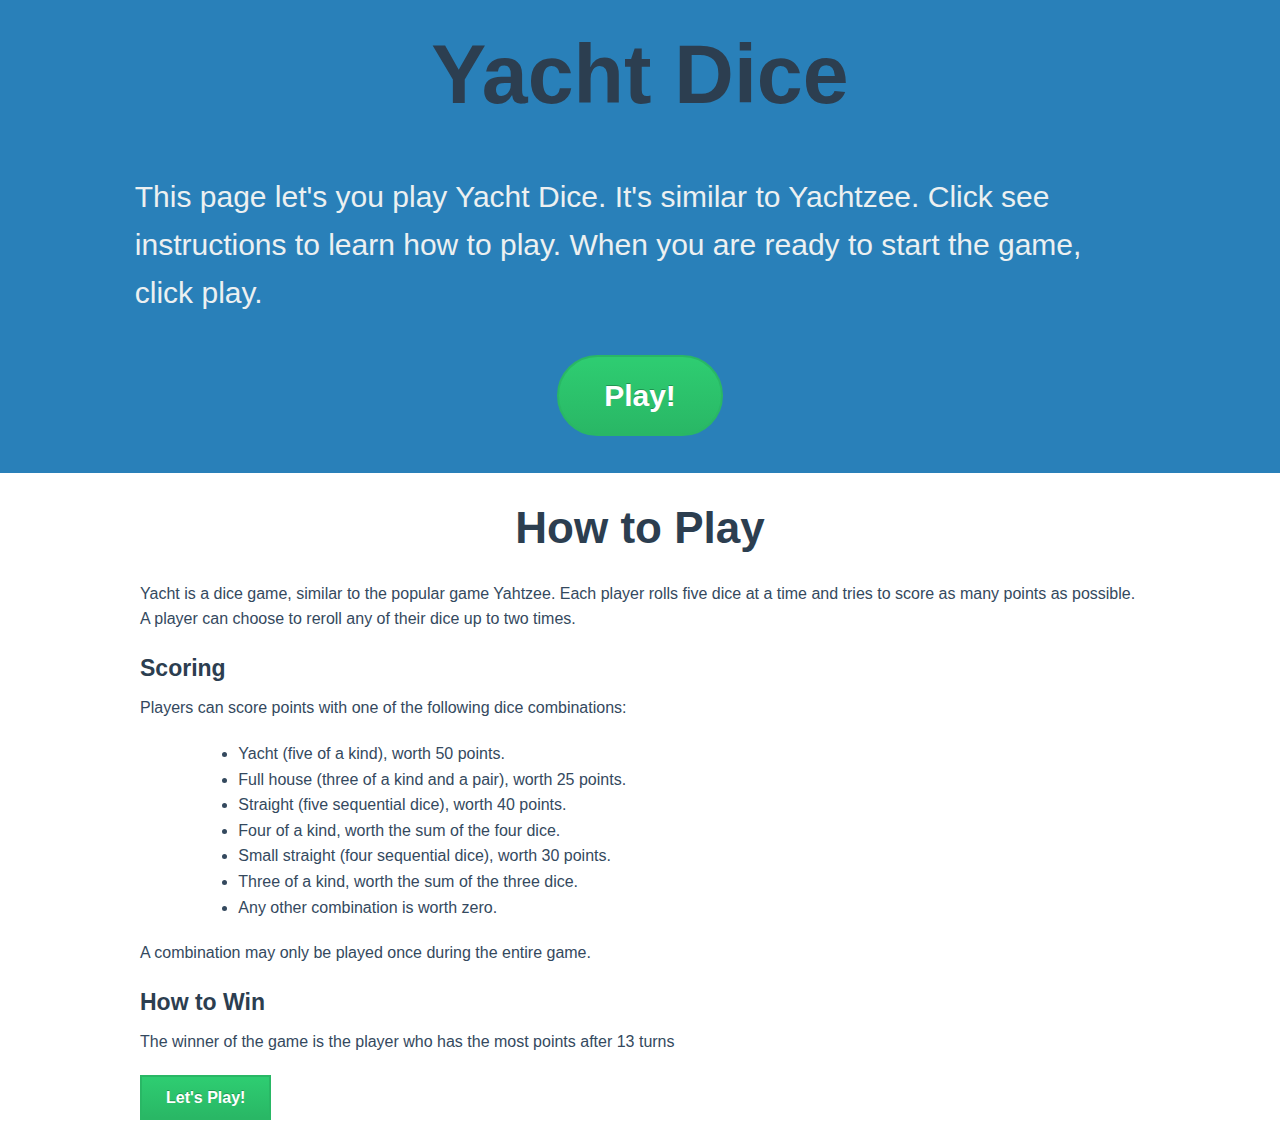
==== commit aa8a789e: "improves instructions on how to play" ====
--- a/index.html
+++ b/index.html
@@ -16,66 +16,96 @@
     <link href="css/styles.css" rel="stylesheet" type="text/css" media="all">
 	</head>
   <body>
-  	<div class='row'>
-  		<div class="large-4 small-4 small-centered columns">
-  			<h1>Yacht Dice</h1>
-  		</div>
-  	</div>
-  	<div id="lead-paragraph" class='row'>
-  		<div class='large-10 small-10 small-offset-1 columns'>
-  			<p>This page let's you play Yacht Dice. It's similar to Yachtzee. Click see instructions to learn how to play. When you are ready to start the game, click play.</p>
-  		</div>
-  	</div>
-  	<div class='row'>
-  		<div class='small-offset-1 columns'>
-	  		<button id='play'>Play!</button>
-	  		<button id='see-instructions'>See Instructions</button>
-	  	</div>
-  	</div>
-  	<div id='scoreboard-border' class='row'></div>
-  	<div class='row'>
-  	  <div id="left-side-of-page" class="hiding large-6 small-6 columns">
-        <div class="active-player">
-  	  	  <h4 class="player-information">
-  	  	    Player <span id="current-player-number"></span>&nbsp&nbsp&nbsp&nbsp Round <span id="current-turn">1</span>
-  	  	  </h4>
-  	  	  <div class="board">
-            <p id="reroll-instructions" class="hiding">Select dice to re-roll. You can reroll the dice <span id="rerolls-remaining"></span> more time<span id="reroll-plural">s</span>.</p>
-  	  	    <div class="dice">
-  	  	      <span id="die0" class="die void"></span>
-  	  	      <span id="die1" class="die void"></span>
-  	  	      <span id="die2" class="die void"></span>
-  	  	      <span id="die3" class="die void"></span>
-  	  	      <span id="die4" class="die void"></span>
-  	  	    </div>
-  	  	    <button id="roll-dice">Roll</button>
-            <button id="reroll-dice" class="hiding">Re-roll</button>
-  	  	    <button id="end-turn">End Turn</button>
-  	  	  </div>
-  	  	</div>
-        <div id="display-played-combinations">
-          <h4>Played Combinations</h4>
-          <p>These cannot be played again this game</p>
+    <section id='header'>
+    	<div class='row'>
+    		<h1 class='center-text'>Yacht Dice</h1>
+    	</div>
+    	<div id="lead-paragraph" class='row'>
+    		<div class='large-10 small-10 small-offset-1 columns'>
+    			<p>This page let's you play Yacht Dice. It's similar to Yachtzee. Click see instructions to learn how to play. When you are ready to start the game, click play.</p>
+    		</div>
+      </div>
+      <div class='row'>
+        <div class='center-text'>
+          <button class='button round success play'>Play!</button>
+        </div>
+    	</div>
+    </section>
+    <section id='instructions'>
+      <div class='row'>
+        <h1 class='text-center'>How to Play</h1>
+      </div>
+      <div class='row'>
+        <p>Yacht is a dice game, similar to the popular game Yahtzee. Each player rolls five dice at a time and tries to score as many points as possible. A player can choose to reroll any of their dice up to two times.</p>
+        <h4>Scoring</h4>
+        <p>Players can score points with one of the following dice combinations:</p>
+          <ul class='small-offset-1 columns'>
+            <li>Yacht (five of a kind), worth 50 points.</li>
+            <li>Full house (three of a kind and a pair), worth 25 points.</li>
+            <li>Straight (five sequential dice), worth 40 points.</li>
+            <li>Four of a kind, worth the sum of the four dice.</li>
+            <li>Small straight (four sequential dice), worth 30 points.</li>
+            <li>Three of a kind, worth the sum of the three dice.</li>
+            <li>Any other combination is worth zero.</li>
+          </ul>
+        <p>A combination may only be played once during the entire game.</p>
+        <h4>How to Win</h4>
+        <p>The winner of the game is the player who has the most points after 13 turns</p>
+        <button class='button success play'>Let's Play!</button>
+      </div>
+    </section>
+    <section id='game' class='hiding'>
+      <div class='row'>
+        <h1 class='text-center'>Let's Play!</h1>
+      </div>
+      <div class='row'>
+        <div class='small-8 large-9 columns'>
+          <div class='row'>
+            <h4 class="player-information">
+              Player <span id="current-player-number"></span>, it's your turn!
+            </h4>
+          </div>
+          <div class="row">
+            <div class="board">
+              <p id="reroll-instructions" class="hiding">Select dice to re-roll. You can reroll the dice <span id="rerolls-remaining"></span> more time<span id="reroll-plural">s</span>.</p>
+              <div class="dice">
+                <span id="die0" class="die void"></span>
+                <span id="die1" class="die void"></span>
+                <span id="die2" class="die void"></span>
+                <span id="die3" class="die void"></span>
+                <span id="die4" class="die void"></span>
+              </div>
+              <button id="roll-dice">Roll</button>
+              <button id="reroll-dice" class="hiding">Re-roll</button>
+              <button id="end-turn">End Turn</button>
+            </div> 
+          </div>
+        </div>
+        <div id='scoreboard' class='small-4 large-offset-1 large-2 columns'>
+          <h4 class='text-center'>
+            Round <span id="current-turn">1</span>
+          </h4>
+          <table>
+            <thead>
+              <tr>
+                <th>Name</th>
+                <th>Score</th>
+              </tr>
+            </thead>
+            <tbody>
+            </tbody>
+          </table>
         </div>
       </div>
-	  	<div id="instructions" class='large-6 small-6 columns hiding'>
-  			<div class='row'>
-  				<h4 class='large-8 small-8 columns'>Yacht Dice Instructions</h4>
-  				<h4 class='subheader'><a id='hide-instructions' class='large-4 small-4 columns'>Hide</a></h4>
-  			</div>
-	  		<p>Yacht is another dice game, similar to the popular game Yahtzee. Each player rolls five dice at a time and hopes for one of the following combinations:</p>
-	  		<ul>
-	  			<li>four of a kind, worth the sum of the four dice;</li>
-	  			<li>full house (three of a kind and a pair), worth 25;</li>
-	  			<li>straight (five sequential dice), worth 40; or</li>
-	  			<li>yacht (five of a kind), worth 50.</li>
-          <li>three of a kind, worth the sum of the three dice;</li>
-          <li>small straight (four sequential dice), worth 30 points.</li>
-	  		</ul>
-	  		<p>Any other combination is worth zero.</p>
-	  		<p>The game lasts for thirteen turns.</p>
-	  	</div>
-	  </div>
+      <div class='row'>
+        <div class='small-12 columns'>
+          <div id="display-played-combinations">
+            <h4>Played Combinations</h4>
+            <p>These cannot be played again this game</p>
+          </div>
+        </div>
+      </div>
+    </section>
   	<script>
   		$(document).foundation();
   	</script>
--- a/css/styles.css
+++ b/css/styles.css
@@ -1,10 +1,16 @@
-#scoreboard-border {
-  border-width: 2px;
-  border-style: solid;
+#header {
+  background-color: #2980b9;
+  color: #ecf0f1;
+  font-size: 30px;
 }
 
-#scoreboard p {
-  margin-bottom: 0.25em;
+#game {
+  padding-top: 30px;
+  padding-bottom: 130px;
+}
+
+.center-text {
+  text-align: center;
 }
 
 .hiding {
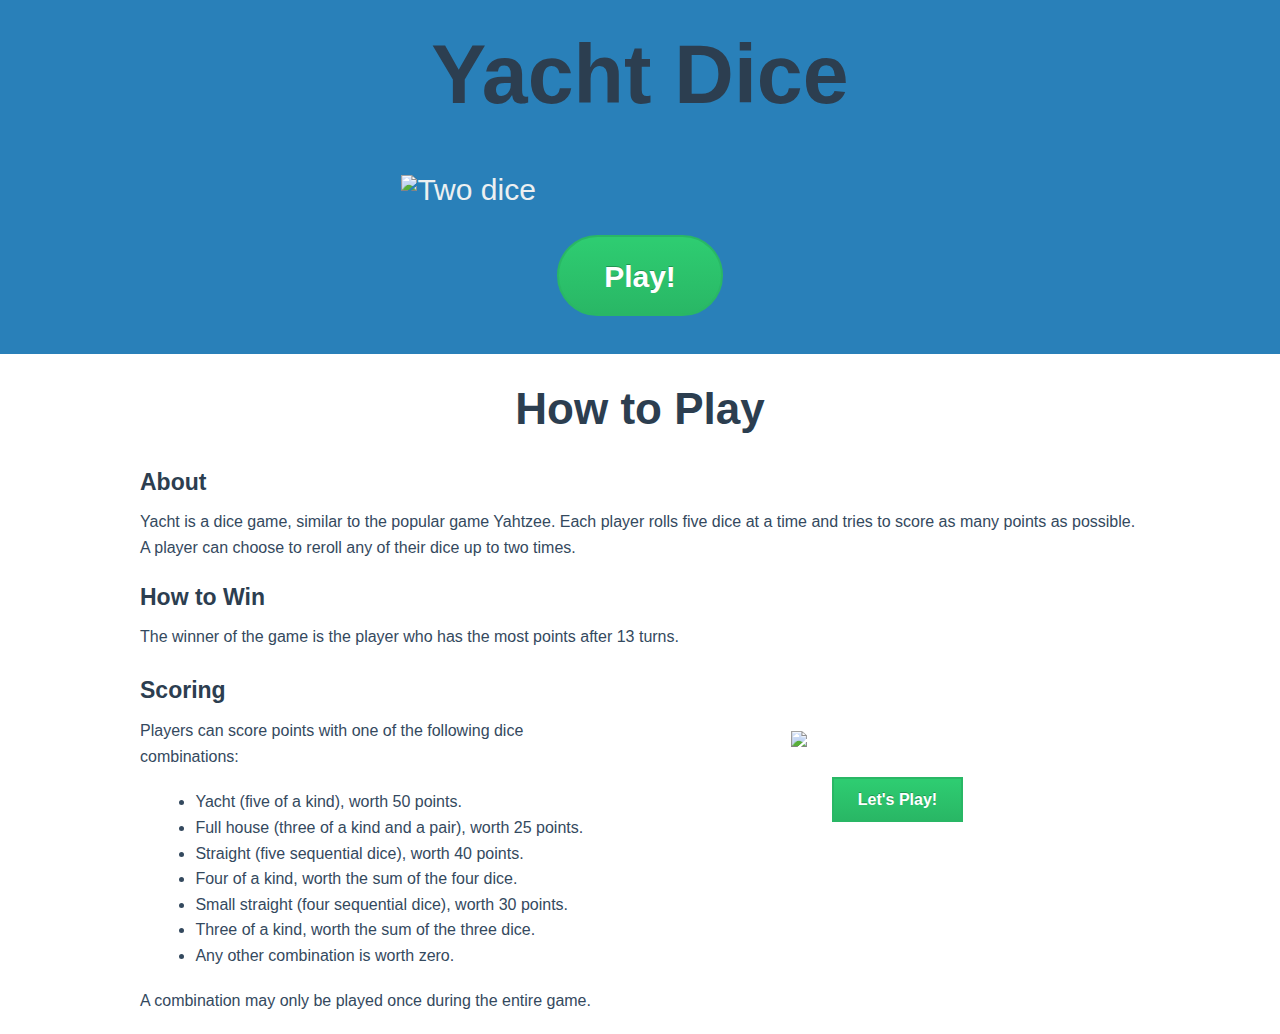
==== commit fdb32db1: "changes specs to spec" ====
--- a/index.html
+++ b/index.html
@@ -20,10 +20,10 @@
     	<div class='row'>
     		<h1 class='center-text'>Yacht Dice</h1>
     	</div>
-    	<div id="lead-paragraph" class='row'>
-    		<div class='large-10 small-10 small-offset-1 columns'>
-    			<p>This page let's you play Yacht Dice. It's similar to Yachtzee. Click see instructions to learn how to play. When you are ready to start the game, click play.</p>
-    		</div>
+      <div class='row'>
+        <div class='small-5 small-centered columns'>
+          <img src='img/dice.png' alt='Two dice'></img>
+        </div>
       </div>
       <div class='row'>
         <div class='center-text'>
@@ -36,38 +36,58 @@
         <h1 class='text-center'>How to Play</h1>
       </div>
       <div class='row'>
+        <h4>About</h4>
         <p>Yacht is a dice game, similar to the popular game Yahtzee. Each player rolls five dice at a time and tries to score as many points as possible. A player can choose to reroll any of their dice up to two times.</p>
-        <h4>Scoring</h4>
-        <p>Players can score points with one of the following dice combinations:</p>
-          <ul class='small-offset-1 columns'>
-            <li>Yacht (five of a kind), worth 50 points.</li>
-            <li>Full house (three of a kind and a pair), worth 25 points.</li>
-            <li>Straight (five sequential dice), worth 40 points.</li>
-            <li>Four of a kind, worth the sum of the four dice.</li>
-            <li>Small straight (four sequential dice), worth 30 points.</li>
-            <li>Three of a kind, worth the sum of the three dice.</li>
-            <li>Any other combination is worth zero.</li>
-          </ul>
-        <p>A combination may only be played once during the entire game.</p>
         <h4>How to Win</h4>
-        <p>The winner of the game is the player who has the most points after 13 turns</p>
-        <button class='button success play'>Let's Play!</button>
+        <p>The winner of the game is the player who has the most points after 13 turns.</p>
+        <div class='row'>
+          <div class='small-8 large-6 columns'>
+            <h4>Scoring</h4>
+            <p>Players can score points with one of the following dice combinations:</p>
+              <ul class='small-offset-1 columns'>
+                <li>Yacht (five of a kind), worth 50 points.</li>
+                <li>Full house (three of a kind and a pair), worth 25 points.</li>
+                <li>Straight (five sequential dice), worth 40 points.</li>
+                <li>Four of a kind, worth the sum of the four dice.</li>
+                <li>Small straight (four sequential dice), worth 30 points.</li>
+                <li>Three of a kind, worth the sum of the three dice.</li>
+                <li>Any other combination is worth zero.</li>
+              </ul>
+            <p>A combination may only be played once during the entire game.</p>
+          </div>
+          <div id='image-button-combo' class='small-4 large-6 columns'>
+            <div class='small-6 small-centered columns'>
+              <image src='img/die-red.png'></image>
+            </div>
+            <div class='text-center'>
+              <button class='button button-large success play'>Let's Play!</button>
+            </div>
+          </div>
+        </div>
       </div>
     </section>
     <section id='game' class='hiding'>
       <div class='row'>
         <h1 class='text-center'>Let's Play!</h1>
       </div>
+      <div id='winner' class='row'>
+        <h3><span id='winner-info' class='hiding'></span></h3>
+      </div>
       <div class='row'>
-        <div class='small-8 large-9 columns'>
+        <div class='small-6 large-6 columns'>
           <div class='row'>
             <h4 class="player-information">
-              Player <span id="current-player-number"></span>, it's your turn!
+              Player <span id="current-player-number"></span>, <span id='player-message'>it's your turn!</span>
             </h4>
           </div>
           <div class="row">
             <div class="board">
-              <p id="reroll-instructions" class="hiding">Select dice to re-roll. You can reroll the dice <span id="rerolls-remaining"></span> more time<span id="reroll-plural">s</span>.</p>
+              <p id='start-turn-instructions'>Click roll to begin your turn!</p>
+              <p id="reroll-instructions" class="hiding">You can re-roll the dice <span id="rerolls-remaining"></span> more time<span id="reroll-plural">s</span>. Just click on the dice you would like to roll again. When you have made all your selections hit reroll.</p>
+              <p id='score-dice-instructions' class='hiding'>You can see what the value of a dice combination is worth at any time by selecting the dice and then pressing 'Score Dice'</p>
+              <p id='end-turn-instructions' class='hiding'>
+                To end your turn select the dice you would like to play and then click 'End Turn'</p>
+              </p>
               <div class="dice">
                 <span id="die0" class="die void"></span>
                 <span id="die1" class="die void"></span>
@@ -77,37 +97,42 @@
               </div>
               <button id="roll-dice">Roll</button>
               <button id="reroll-dice" class="hiding">Re-roll</button>
-              <button id="end-turn">End Turn</button>
+              <button id='score-dice' class='hiding'>Score Dice</button>
+              <button id="end-turn" class='hiding alert'>End Turn</button>
             </div> 
           </div>
         </div>
-        <div id='scoreboard' class='small-4 large-offset-1 large-2 columns'>
+        <div class='small-6 large-1-offset large-5 columns'>
           <h4 class='text-center'>
             Round <span id="current-turn">1</span>
           </h4>
-          <table>
-            <thead>
-              <tr>
-                <th>Name</th>
-                <th>Score</th>
-              </tr>
-            </thead>
-            <tbody>
-            </tbody>
-          </table>
-        </div>
-      </div>
-      <div class='row'>
-        <div class='small-12 columns'>
-          <div id="display-played-combinations">
-            <h4>Played Combinations</h4>
-            <p>These cannot be played again this game</p>
+          <div class='row'>
+            <div class='section-container accordion' data-section>
+              <div id='scoreboard' class='section'>
+                <h4 class='title text-center' data-section-title>Score</h4>
+                <div class='content' data-section-content>
+                  <table id='scores' class='small-8 small-centered columns'>
+                    <thead>
+                      <tr>
+                        <th>Name</th>
+                        <th>Score</th>
+                      </tr>
+                    </thead>
+                    <tbody>
+                    </tbody>
+                  </table>
+                </div>
+              </div>
+              <div id="display-played-combinations" class='section'>
+                <h4 class='title text-center' data-section-title>Played Combinations</h4>
+                <div class='content'data-section-content>
+                  <p>This tab displays all the combinations that have already been played. When a combination is listed in here it means it cannot be played again this game.</p>
+                </div>
+              </div>
+            </div>
           </div>
         </div>
       </div>
     </section>
-  	<script>
-  		$(document).foundation();
-  	</script>
 	</body>
 </html>--- a/css/styles.css
+++ b/css/styles.css
@@ -11,6 +11,18 @@
 
 .center-text {
   text-align: center;
+}
+
+.play {
+  margin-top: 30px;
+}
+
+#image-header {
+  max-width: 75% !important;
+}
+
+#image-button-combo {
+  margin-top: 60px;
 }
 
 .hiding {
@@ -77,4 +89,3 @@
   font-size: 20px;
   margin-bottom: 0.2em;
 }
-
